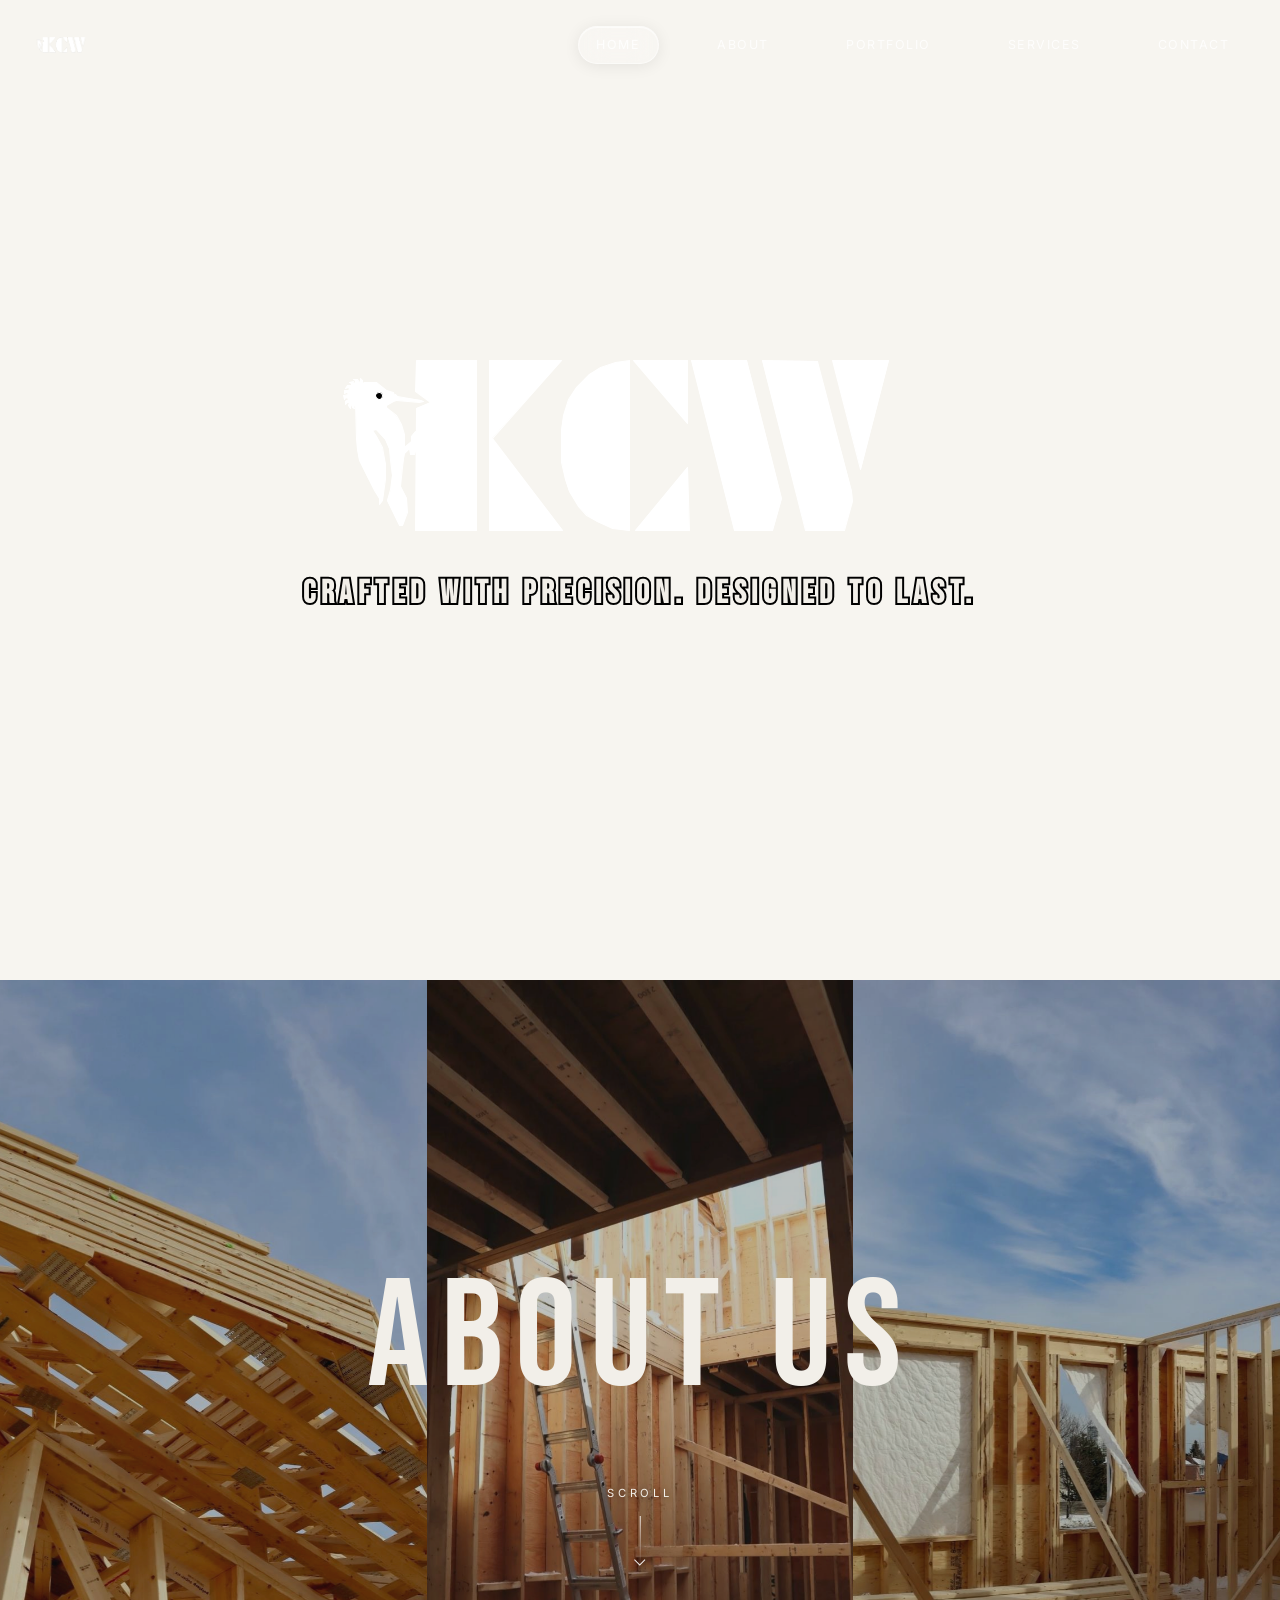
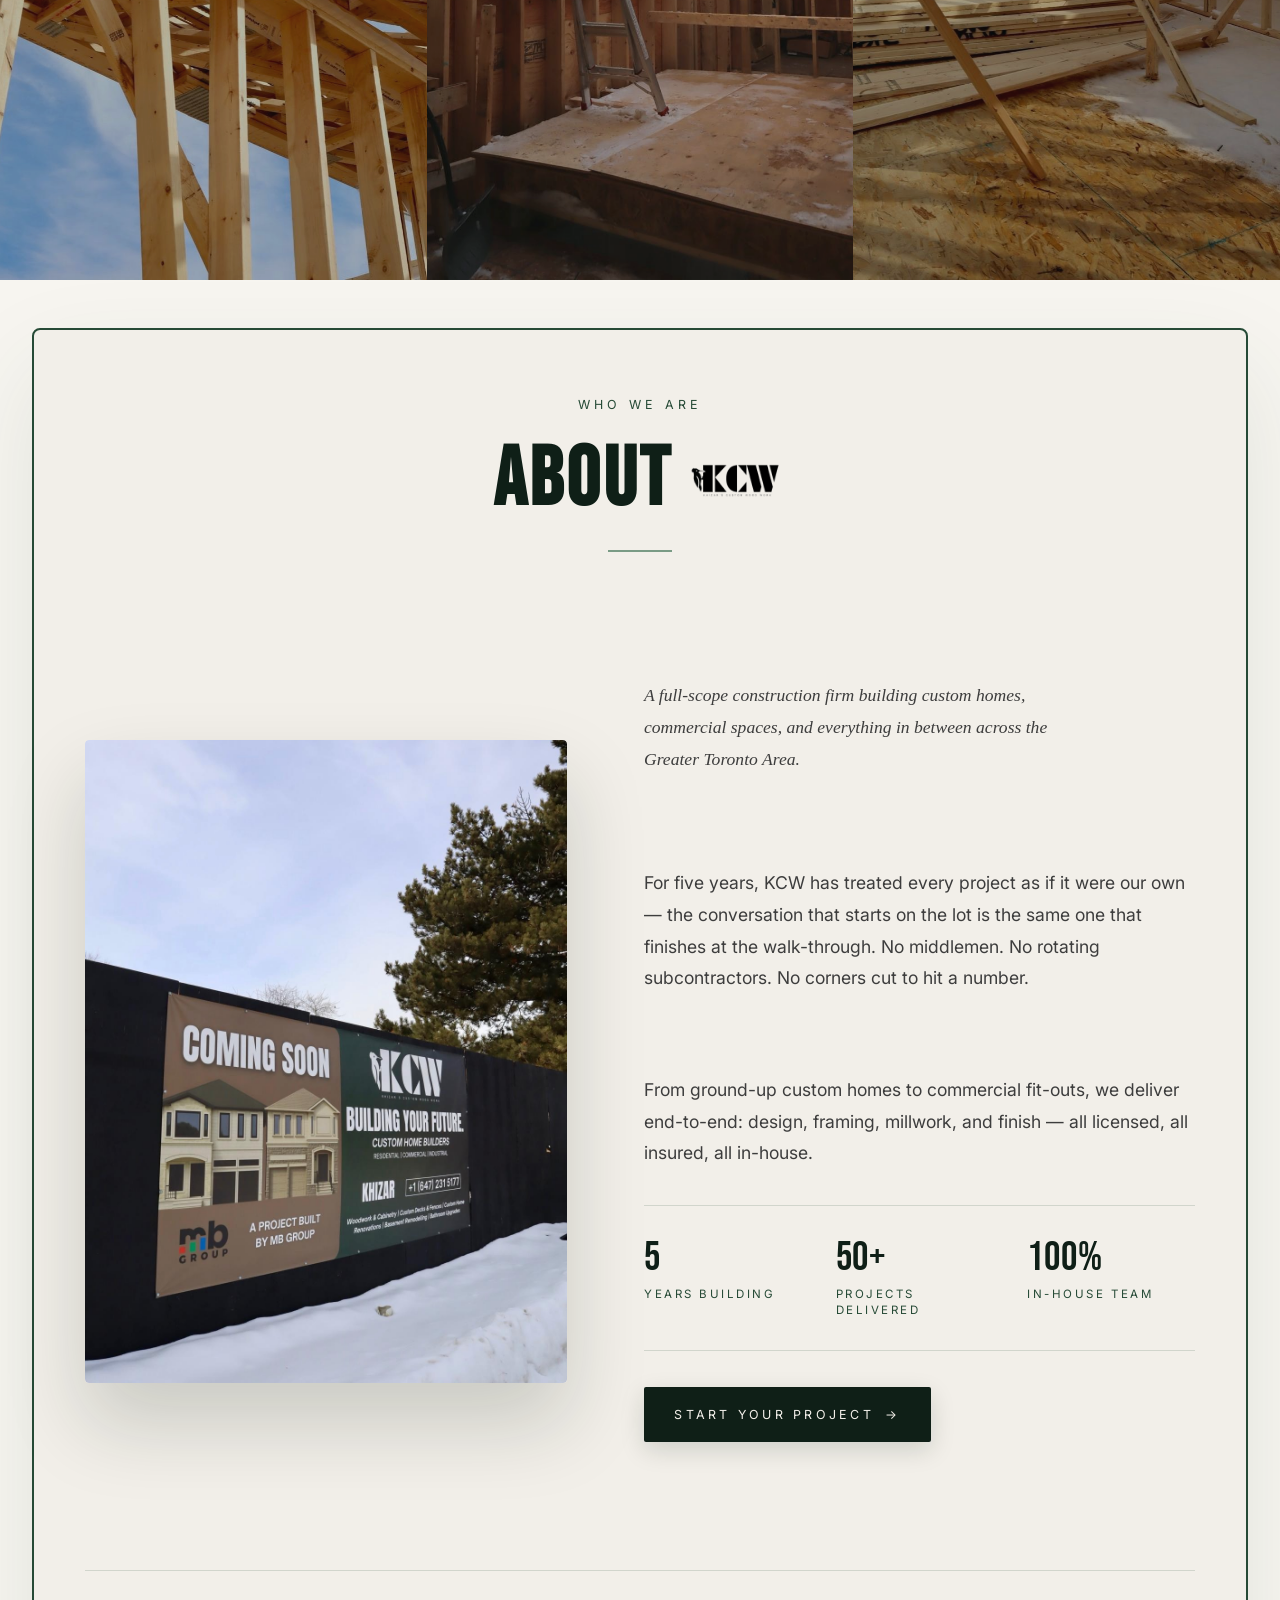
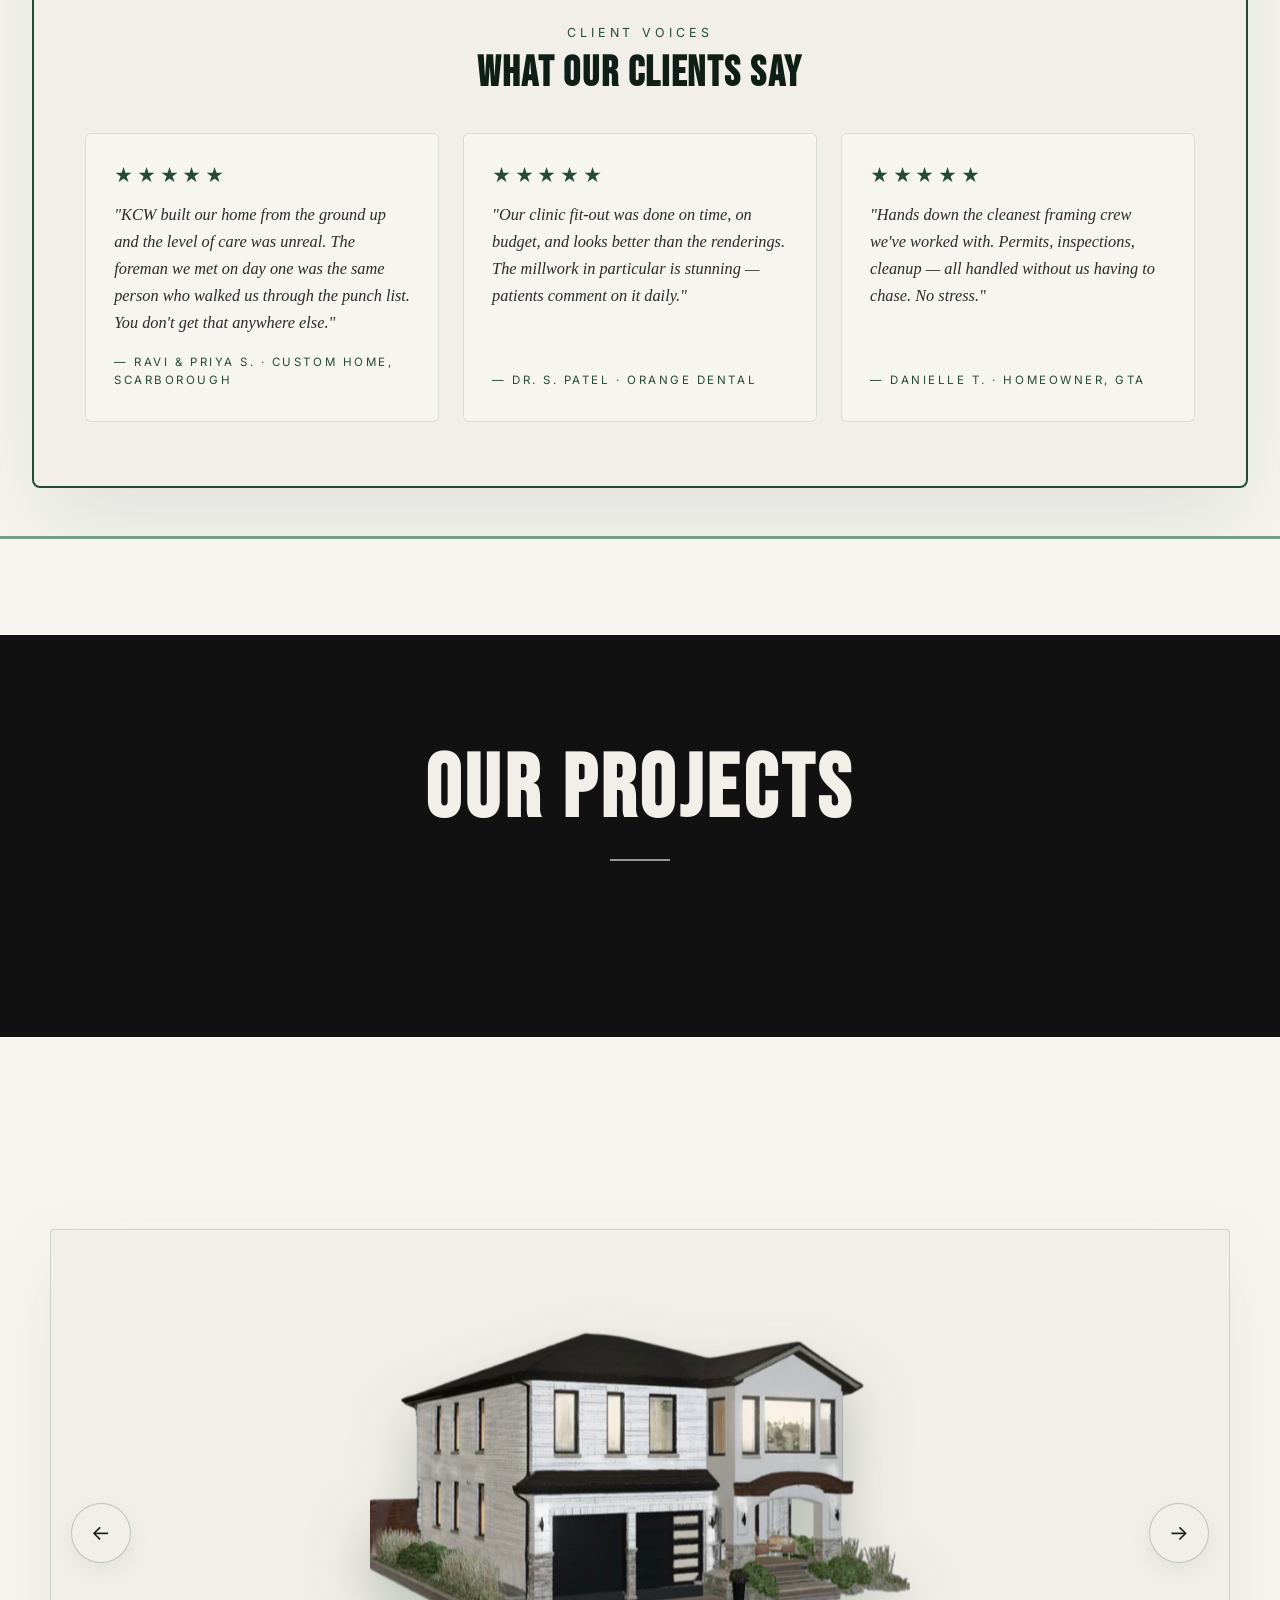
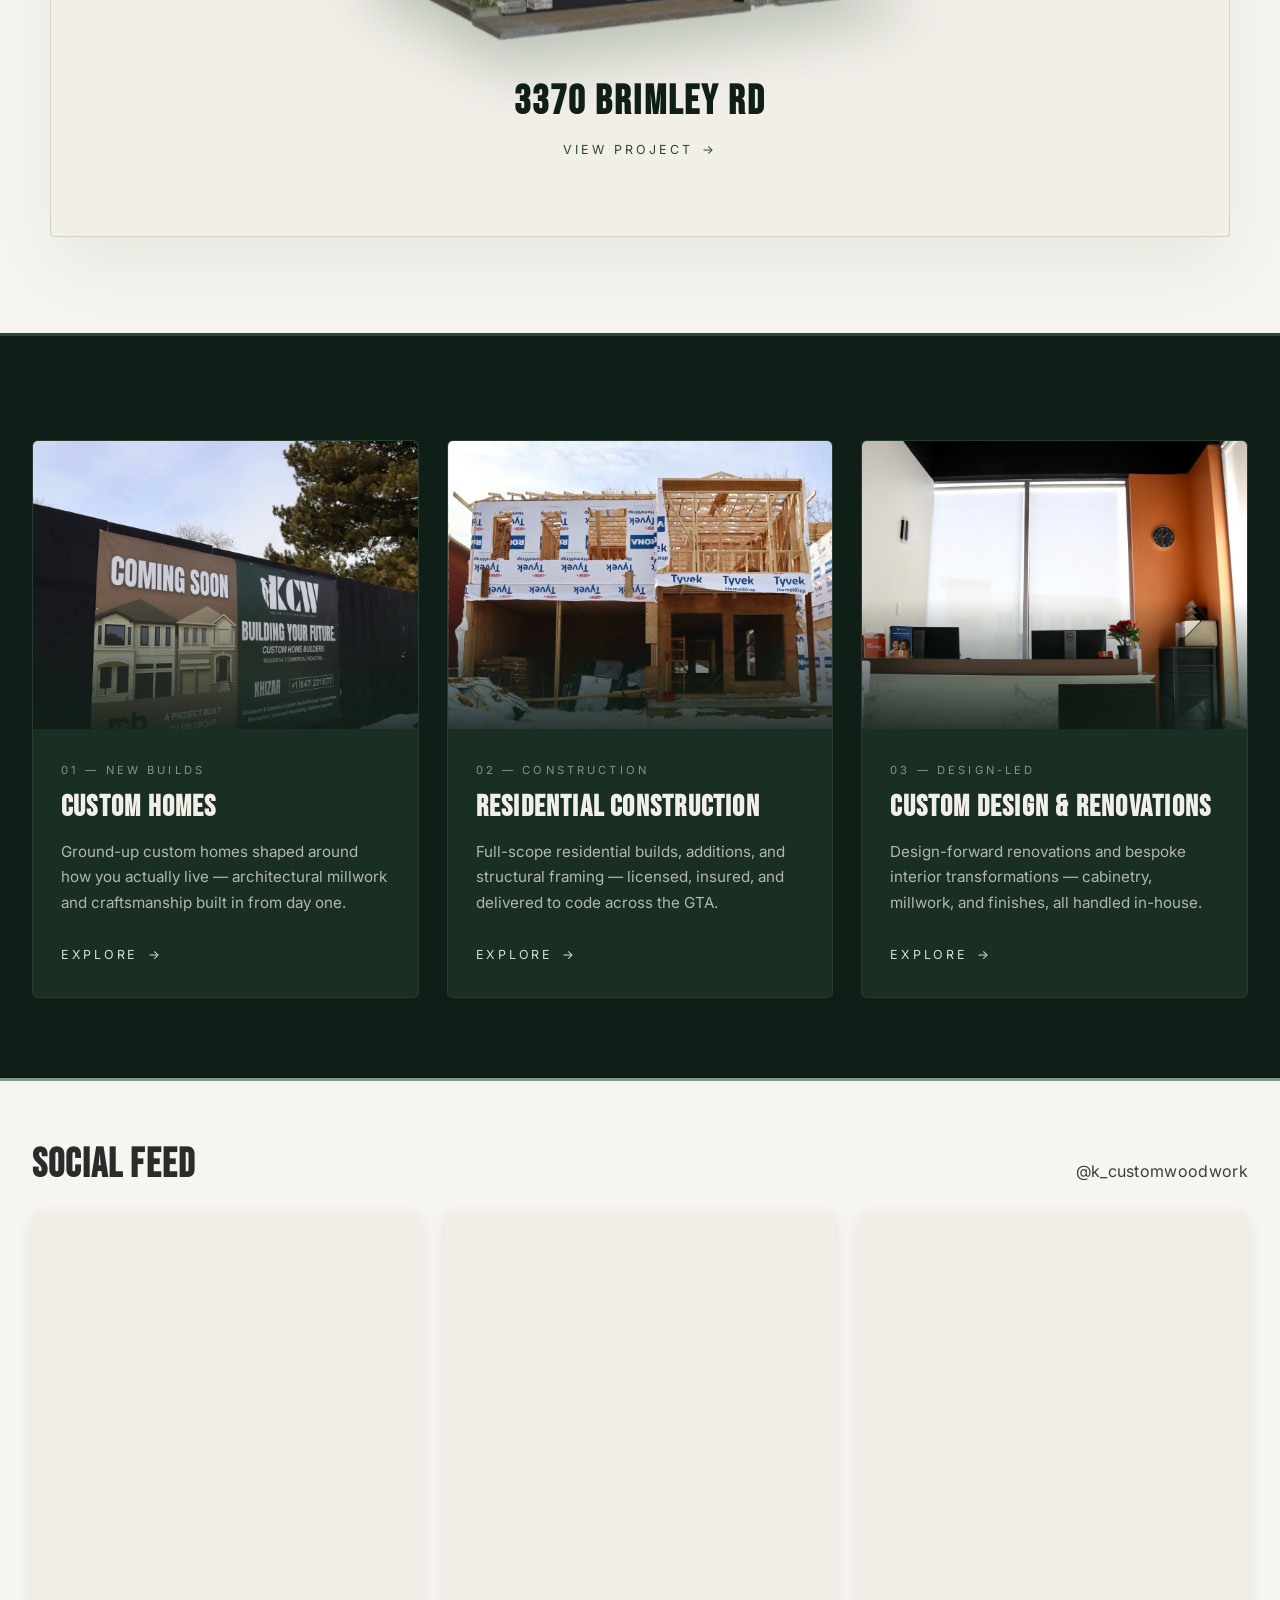
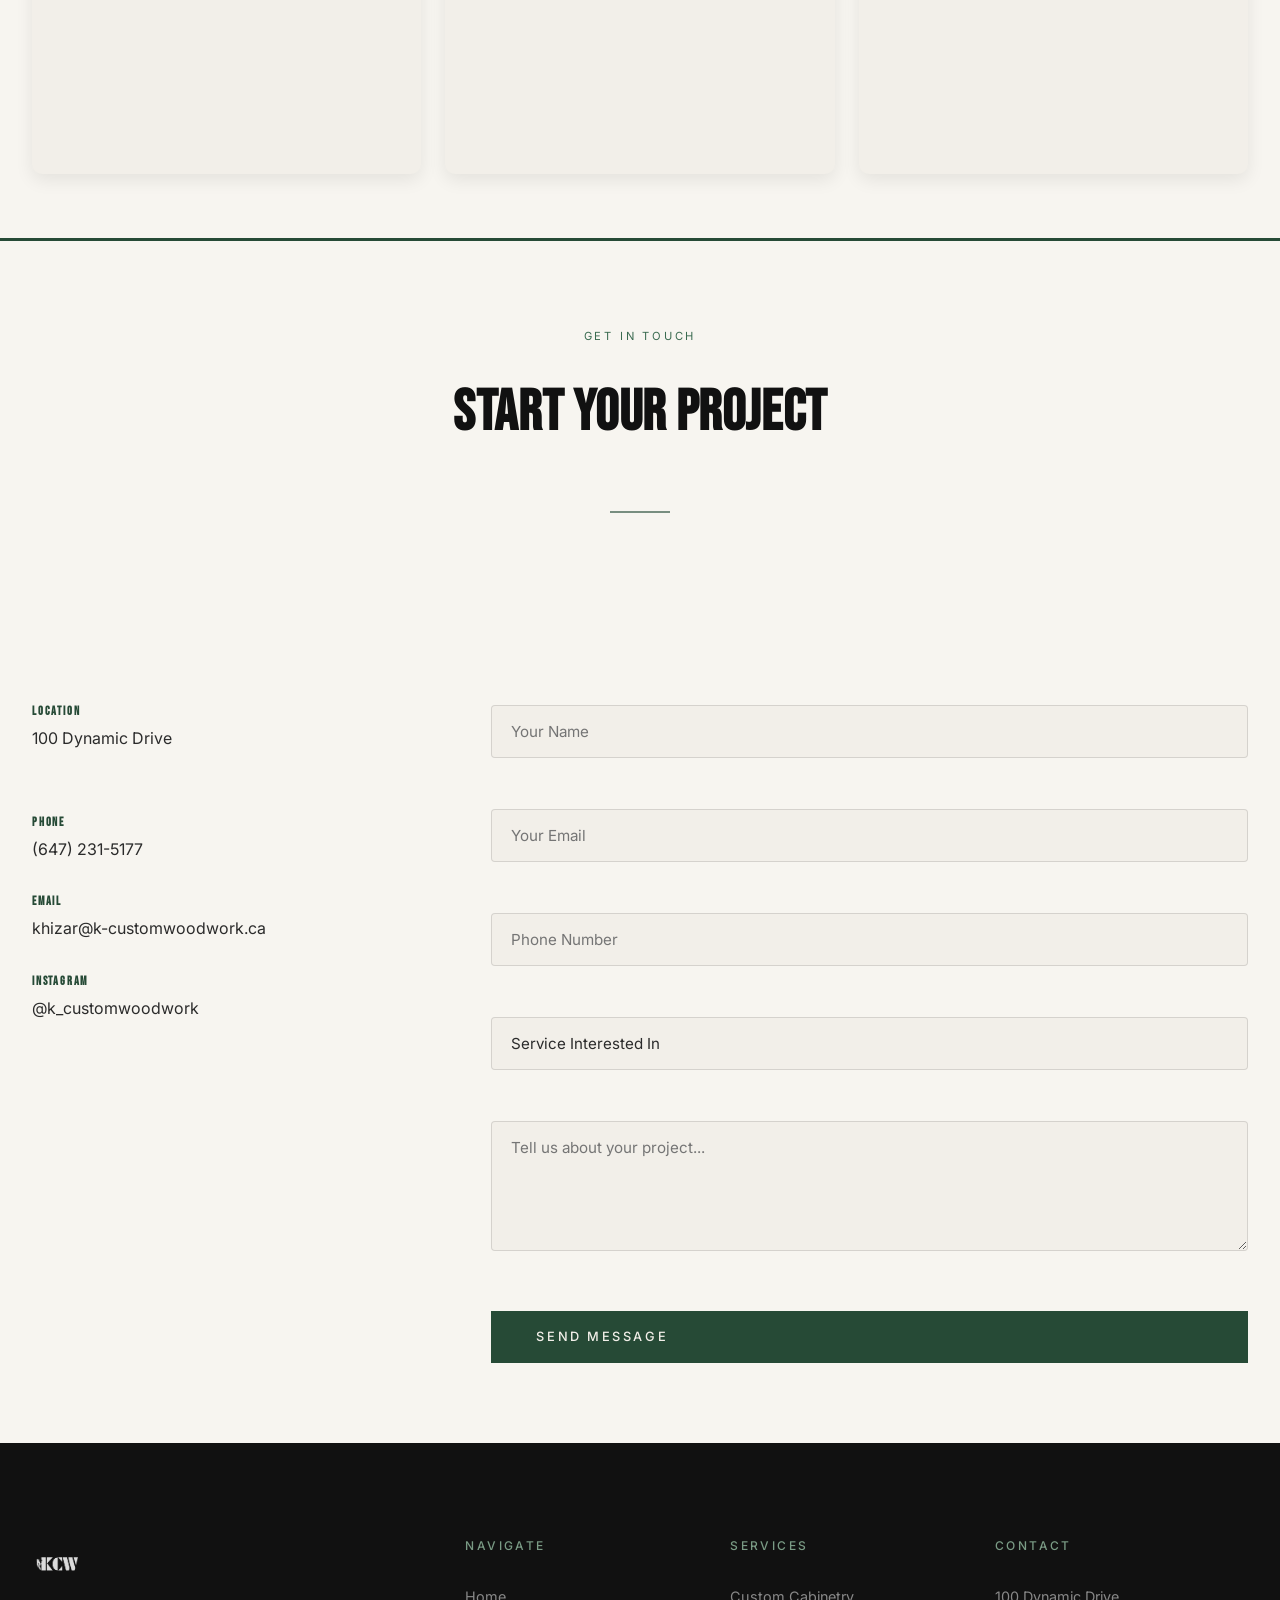
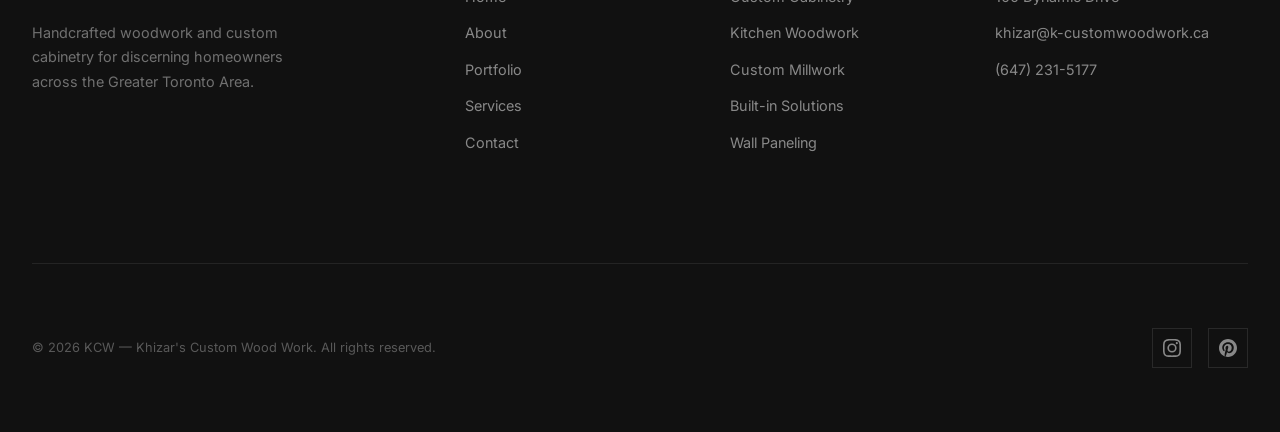
==== index.html @ 01f74d0c "Initial Commit" ====
<!DOCTYPE html>
<html lang="en">
<head>
  <meta charset="UTF-8">
  <meta name="viewport" content="width=device-width, initial-scale=1.0">
  <meta name="description" content="KCW — Khizar's Custom Wood Work. Premium custom cabinetry, millwork, and bespoke woodwork in the Greater Toronto Area.">
  <title>KCW — Khizar's Custom Wood Work</title>
  <link rel="preconnect" href="https://fonts.googleapis.com">
  <link rel="preconnect" href="https://fonts.gstatic.com" crossorigin>
  <link href="https://fonts.googleapis.com/css2?family=Bebas+Neue&family=Cormorant+Garamond:ital,wght@0,400;0,500;0,600;0,700;1,400;1,500&family=Inter:wght@300;400;450;500;600&display=swap" rel="stylesheet">
  <link rel="stylesheet" href="css/styles.css">
</head>
<body>

  <!-- ======================================
       SPLASH — white bg + KCW logo, smooth fade
  ====================================== -->
  <div class="splash" id="splash">
    <div class="splash-logo">
      <img src="assets/kcwlogo.png" alt="KCW Logo" class="splash-logo-dark" id="logoDark">
    </div>
  </div>

  <!-- Header injected by templates.js -->
  <div id="site-header" data-active="home"></div>

  <!-- ======================================
       HERO — #home
  ====================================== -->
  <section class="hero" id="home">
    <div class="hero-bg">
      <video class="hero-bg-video" autoplay muted loop playsinline>
        <source src="assets/forest-bg.mp4" type="video/mp4">
      </video>
    </div>
    <div class="hero-center-logo">
      <img src="assets/index logo.png" alt="KCW Logo" class="hero-logo">
    </div>
    <p class="hero-slogan">Crafted with Precision. Designed to Last.</p>
  </section>

  <!-- ======================================
       ABOUT — #about
  ====================================== -->
  <section id="about">

    <!-- K C W Image Grid -->
    <div class="page-hero-grid" id="heroGrid">
      <div class="hero-grid-item">
        <div class="hero-grid-bg"></div>
        <div class="hero-grid-image" style="background-image: url('assets/about-hero-k.jpg');"></div>
        <div class="hero-grid-overlay"></div>
        <div class="hero-grid-letter">
          <img src="assets/letter-k.png" alt="K" class="letter-img">
        </div>
      </div>
      <div class="hero-grid-item">
        <div class="hero-grid-bg"></div>
        <div class="hero-grid-image" style="background-image: url('assets/project-interior-ladder.jpg');"></div>
        <div class="hero-grid-overlay"></div>
        <div class="hero-grid-letter">
          <img src="assets/letter-c.png" alt="C" class="letter-img">
        </div>
      </div>
      <div class="hero-grid-item">
        <div class="hero-grid-bg"></div>
        <div class="hero-grid-image" style="background-image: url('assets/framing-exterior-lumber.jpg');"></div>
        <div class="hero-grid-overlay"></div>
        <div class="hero-grid-letter">
          <img src="assets/letter-w.png" alt="W" class="letter-img">
        </div>
      </div>
      <div class="about-hero-title">About Us</div>
      <div class="about-scroll-indicator" aria-hidden="true">
        <span class="about-scroll-label">Scroll</span>
        <span class="about-scroll-arrow"></span>
      </div>
    </div>

    <!-- About — Framed premium layout with reviews -->
    <div class="about-intro" id="about-intro">
      <div class="container">
        <div class="about-frame reveal">

          <div class="about-frame-header">
            <span class="about-eyebrow">Who We Are</span>
            <h2 class="about-heading">
              <span>About</span>
              <img src="assets/logo-dark.png" alt="KCW" class="about-heading-logo">
            </h2>
            <div class="about-frame-rule"></div>
          </div>

          <div class="about-layout">
            <div class="about-media">
              <div class="about-founder-img" id="founderSlideshow">
                <img src="assets/kcw-site-banner.jpg" alt="KCW project signage on site" class="founder-slide is-active">
                <img src="assets/hero-roof-trusses.jpg" alt="Roof truss framing against the sky" class="founder-slide">
                <img src="assets/workers-passing-plywood.jpg" alt="Crew framing a two-story build" class="founder-slide">
                <img src="assets/team-photo-doorway.jpg" alt="KCW crew in a framed doorway" class="founder-slide">
                <img src="assets/framing-interior-ladder-2.jpg" alt="Interior framing with ladder" class="founder-slide">
                <img src="assets/framing-exterior-tyvek-2.jpg" alt="Tyvek-wrapped exterior in winter" class="founder-slide">
                <img src="assets/dental-reception.jpg" alt="Finished commercial reception with custom wood slat ceiling" class="founder-slide">
                <img src="assets/worker-hammering.jpg" alt="Worker hammering on site" class="founder-slide">
                <img src="assets/project-framing-detail.jpg" alt="Framing detail close-up" class="founder-slide">
                <img src="assets/framing-roof-structure.jpg" alt="Roof structure framing" class="founder-slide">
                <img src="assets/framing-interior-window.jpg" alt="Interior framing around a window opening" class="founder-slide">
                <img src="assets/workers-lifting-plywood.jpg" alt="Workers lifting plywood" class="founder-slide">
                <img src="assets/project-framing-studs.jpg" alt="Framing studs in progress" class="founder-slide">
                <img src="assets/team-photo-doorway-3.jpg" alt="KCW crew portrait" class="founder-slide">
                <img src="assets/framing-stairwell-ladder.jpg" alt="Stairwell framing with ladder" class="founder-slide">
              </div>
            </div>

            <div class="about-content">
              <p class="about-lede">A full-scope construction firm building custom homes, commercial spaces, and everything in between across the Greater Toronto Area.</p>
              <div class="about-body">
                <p>For five years, KCW has treated every project as if it were our own — the conversation that starts on the lot is the same one that finishes at the walk-through. No middlemen. No rotating subcontractors. No corners cut to hit a number.</p>
                <p>From ground-up custom homes to commercial fit-outs, we deliver end-to-end: design, framing, millwork, and finish — all licensed, all insured, all in-house.</p>
              </div>

              <div class="about-stats">
                <div class="about-stat">
                  <span class="about-stat-number">5</span>
                  <span class="about-stat-label">Years Building</span>
                </div>
                <div class="about-stat">
                  <span class="about-stat-number">50+</span>
                  <span class="about-stat-label">Projects Delivered</span>
                </div>
                <div class="about-stat">
                  <span class="about-stat-number">100%</span>
                  <span class="about-stat-label">In-House Team</span>
                </div>
              </div>

              <a href="#contact" class="about-cta">Start Your Project <span aria-hidden="true">→</span></a>
            </div>
          </div>

          <div class="about-reviews">
            <div class="about-reviews-header">
              <span class="about-eyebrow">Client Voices</span>
              <h3>What Our Clients Say</h3>
            </div>
            <div class="about-reviews-grid">
              <article class="review-card">
                <div class="review-stars" aria-label="5 out of 5 stars">★★★★★</div>
                <blockquote>"KCW built our home from the ground up and the level of care was unreal. The foreman we met on day one was the same person who walked us through the punch list. You don't get that anywhere else."</blockquote>
                <cite>— Ravi &amp; Priya S. · Custom Home, Scarborough</cite>
              </article>
              <article class="review-card">
                <div class="review-stars" aria-label="5 out of 5 stars">★★★★★</div>
                <blockquote>"Our clinic fit-out was done on time, on budget, and looks better than the renderings. The millwork in particular is stunning — patients comment on it daily."</blockquote>
                <cite>— Dr. S. Patel · Orange Dental</cite>
              </article>
              <article class="review-card">
                <div class="review-stars" aria-label="5 out of 5 stars">★★★★★</div>
                <blockquote>"Hands down the cleanest framing crew we've worked with. Permits, inspections, cleanup — all handled without us having to chase. No stress."</blockquote>
                <cite>— Danielle T. · Homeowner, GTA</cite>
              </article>
            </div>
          </div>

        </div>
      </div>
    </div>

  </section>

  <!-- ======================================
       PORTFOLIO — #portfolio
  ====================================== -->
  <section id="portfolio" class="portfolio-section reveal">
    <div class="container">
      <div class="section-header">
        <h2>Our Projects</h2>
        <div class="decorative-line"></div>
      </div>

      <div class="project-frame">
        <div class="project-stage" id="projectStage">
          <button type="button" class="project-nav project-nav-prev" aria-label="Previous project" data-direction="-1">
            <span aria-hidden="true">&larr;</span>
          </button>

          <!-- Slides injected by templates.js from PROJECTS in data.js -->
          <div class="project-track" id="projectTrack"></div>

          <button type="button" class="project-nav project-nav-next" aria-label="Next project" data-direction="1">
            <span aria-hidden="true">&rarr;</span>
          </button>
        </div>
      </div>
    </div>
  </section>

  <!-- ======================================
       SERVICES — #services
  ====================================== -->
  <section id="services" class="services-section reveal">
    <div class="container">
      <!-- Tiles injected by templates.js from SERVICES in data.js -->
      <div class="svc-grid" id="servicesGrid"></div>
    </div>
  </section>

  <!-- ======================================
       INSTAGRAM — reels
  ====================================== -->
  <section class="instagram-section reveal">
    <div class="container">
      <div class="instagram-header">
        <h2>Social Feed</h2>
        <a href="https://www.instagram.com/k_customwoodwork/" target="_blank" rel="noopener" class="instagram-handle">@k_customwoodwork</a>
      </div>
      <div class="instagram-reels-grid">
        <div class="reel-wrap">
          <iframe src="https://www.instagram.com/reel/DQJt28YAFO3/embed/" frameborder="0" scrolling="no" allowtransparency="true" allow="autoplay; clipboard-write; encrypted-media; picture-in-picture; web-share"></iframe>
        </div>
        <div class="reel-wrap">
          <iframe src="https://www.instagram.com/reel/DVYgi4ODoIS/embed/" frameborder="0" scrolling="no" allowtransparency="true" allow="autoplay; clipboard-write; encrypted-media; picture-in-picture; web-share"></iframe>
        </div>
        <div class="reel-wrap">
          <iframe src="https://www.instagram.com/reel/DU-wml7gKds/embed/" frameborder="0" scrolling="no" allowtransparency="true" allow="autoplay; clipboard-write; encrypted-media; picture-in-picture; web-share"></iframe>
        </div>
      </div>
    </div>
  </section>

  <!-- ======================================
       CONTACT — #contact
  ====================================== -->
  <section id="contact" class="contact-section reveal">
    <div class="container">
      <div class="section-header">
        <span class="label">Get In Touch</span>
        <h2>Start Your Project</h2>
        <div class="decorative-line"></div>
      </div>
      <div class="contact-grid">
        <div class="contact-info">
          <div class="contact-info-item">
            <h4>Location</h4>
            <p>100 Dynamic Drive</p>
          </div>
          <div class="contact-info-item">
            <h4>Phone</h4>
            <a href="tel:+16472315177">(647) 231-5177</a>
          </div>
          <div class="contact-info-item">
            <h4>Email</h4>
            <a href="mailto:khizar@k-customwoodwork.ca">khizar@k-customwoodwork.ca</a>
          </div>
          <div class="contact-info-item">
            <h4>Instagram</h4>
            <a href="https://www.instagram.com/k_customwoodwork/" target="_blank" rel="noopener">@k_customwoodwork</a>
          </div>
        </div>
        <form class="contact-form-inner" id="contactForm" action="https://api.web3forms.com/submit" method="POST">
          <input type="hidden" name="access_key" value="YOUR_ACCESS_KEY_HERE">
          <input type="hidden" name="subject" value="New enquiry from KCW website">
          <input type="hidden" name="from_name" value="KCW Website Contact Form">
          <input type="checkbox" name="botcheck" style="display:none;" tabindex="-1" autocomplete="off">
          <div class="form-group">
            <input type="text" id="name" name="name" placeholder="Your Name" required>
          </div>
          <div class="form-group">
            <input type="email" id="email" name="email" placeholder="Your Email" required>
          </div>
          <div class="form-group">
            <input type="tel" id="phone" name="phone" placeholder="Phone Number">
          </div>
          <div class="form-group">
            <select id="service" name="service">
              <option value="" disabled selected>Service Interested In</option>
              <option>Custom Cabinetry</option>
              <option>Millwork & Trim</option>
              <option>Kitchen Woodwork</option>
              <option>Built-in Solutions</option>
              <option>Wall Paneling</option>
              <option>Framing & Structural</option>
              <option>Other</option>
            </select>
          </div>
          <div class="form-group">
            <textarea id="message" name="message" rows="5" placeholder="Tell us about your project..." required></textarea>
          </div>
          <button type="submit" class="btn btn-primary" id="submitBtn">Send Message</button>
        </form>
      </div>
    </div>
  </section>

  <!-- Footer injected by templates.js -->
  <div id="site-footer" data-variant="full"></div>

  <script src="https://cdn.jsdelivr.net/npm/gsap@3.12.5/dist/gsap.min.js"></script>
  <script src="js/data.js"></script>
  <script src="js/templates.js"></script>
  <script src="js/main.js"></script>
</body>
</html>
---- css/styles.css ----
/* ============================================
   KCW - Khizar's Custom Wood Work
   Premium Design System & Styles
   ============================================ */

/* --- CSS Custom Properties --- */
:root {
  /* Brand Greens */
  --green-deepest: #0F1F17;
  --green-deep: #1A2F23;
  --green-rich: #264A36;
  --green-mid: #3A6B50;
  --green-sage: #7A9B85;
  --green-light: #A8C4AD;
  --green-pale: #D0E0D4;

  /* Neutrals */
  --white: #F2EFE9;
  --white-warm: #F7F5F0;
  --white-off: #EDEBE5;
  --stone: #D5D0C5;
  --stone-mid: #B8B0A2;
  --charcoal: #2B2B2B;
  --charcoal-light: #3D3D3D;
  --black: #111111;
  --black-pure: #000000;

  /* Typography */
  --font-heading: 'Bebas Neue', 'Arial Black', sans-serif;
  --font-body: 'Inter', 'Helvetica Neue', Arial, sans-serif;
  --font-accent: 'Cormorant', 'Georgia', serif;

  /* Spacing */
  --space-xs: 0.5rem;
  --space-sm: 1rem;
  --space-md: 2rem;
  --space-lg: 4rem;
  --space-xl: 6rem;
  --space-2xl: 8rem;
  --space-3xl: 12rem;

  /* Layout */
  --container-max: 1400px;
  --container-narrow: 900px;
  --container-wide: 1600px;

  /* Transitions */
  --ease-out-expo: cubic-bezier(0.16, 1, 0.3, 1);
  --ease-out-quart: cubic-bezier(0.25, 1, 0.5, 1);
  --ease-in-out: cubic-bezier(0.65, 0, 0.35, 1);
  --duration-fast: 0.35s;
  --duration-normal: 0.6s;
  --duration-slow: 1s;
  --duration-slower: 1.4s;

  /* Header */
  --header-height: 90px;
}

/* --- Splash Screen — white bg + KCW logo, smooth fade --- */
.splash {
  position: fixed;
  inset: 0;
  display: flex;
  align-items: center;
  justify-content: center;
  background: var(--white-warm);
  z-index: 10000;
  opacity: 1;
  transition: opacity 0.9s cubic-bezier(0.4, 0, 0.2, 1);
}

.splash.exit {
  opacity: 0;
  pointer-events: none;
}

.splash-logo {
  width: clamp(420px, 58vw, 820px);
}

.splash-logo-dark {
  width: 100%;
  height: auto;
  display: block;
  opacity: 0;
  transform: scale(0.96);
  transition:
    opacity 0.9s cubic-bezier(0.4, 0, 0.2, 1),
    transform 1.2s cubic-bezier(0.4, 0, 0.2, 1);
}

.splash-logo-dark.visible {
  opacity: 1;
  transform: scale(1);
}

/* --- Reset & Base --- */
*,
*::before,
*::after {
  margin: 0;
  padding: 0;
  box-sizing: border-box;
}

html {
  font-size: 16px;
  scroll-behavior: smooth;
  -webkit-font-smoothing: antialiased;
  -moz-osx-font-smoothing: grayscale;
}

body {
  font-family: var(--font-body);
  color: var(--charcoal);
  background-color: var(--white-warm);
  line-height: 1.7;
  overflow-x: hidden;
}

body.menu-open {
  overflow: hidden;
}

img {
  max-width: 100%;
  height: auto;
  display: block;
}

a {
  color: inherit;
  text-decoration: none;
}

ul, ol {
  list-style: none;
}

button {
  border: none;
  background: none;
  cursor: pointer;
  font-family: inherit;
}

input, textarea, select {
  font-family: inherit;
  font-size: inherit;
}

/* --- Typography --- */
h1, h2, h3, h4, h5, h6 {
  font-family: var(--font-heading);
  font-weight: 500;
  line-height: 1.15;
  color: var(--black);
}

h1 {
  font-family: var(--font-heading);
  font-size: clamp(2.8rem, 6vw, 5.5rem);
  font-weight: 700;
  letter-spacing: 0.02em;
  text-transform: uppercase;
}

h2 {
  font-family: var(--font-heading);
  font-size: clamp(2.2rem, 4.5vw, 4rem);
  font-weight: 700;
  letter-spacing: 0.01em;
  text-transform: uppercase;
}

h3 {
  font-family: var(--font-heading);
  font-size: clamp(1.6rem, 3vw, 2.4rem);
  font-weight: 700;
  letter-spacing: 0.005em;
}

h4 {
  font-family: var(--font-heading);
  font-size: clamp(1.2rem, 2vw, 1.6rem);
  font-weight: 700;
}

p {
  font-size: 1.05rem;
  color: var(--charcoal-light);
  max-width: 65ch;
}

.text-accent {
  font-family: var(--font-accent);
  font-style: italic;
  color: var(--green-mid);
}

.label {
  font-family: var(--font-body);
  font-size: 0.7rem;
  font-weight: 400;
  letter-spacing: 0.25em;
  text-transform: uppercase;
  color: var(--green-mid);
}

.label-light {
  color: var(--green-sage);
}

/* --- Layout --- */
.container {
  width: 100%;
  max-width: var(--container-max);
  margin: 0 auto;
  padding: 0 var(--space-md);
}

.container-narrow {
  max-width: var(--container-narrow);
}

.container-wide {
  max-width: var(--container-wide);
}

section {
  padding: var(--space-3xl) 0;
  position: relative;
}

/* --- Buttons --- */
.btn {
  display: inline-flex;
  align-items: center;
  gap: 0.75rem;
  font-family: var(--font-body);
  font-size: 0.8rem;
  font-weight: 500;
  letter-spacing: 0.2em;
  text-transform: uppercase;
  padding: 1.1rem 2.8rem;
  border: 1px solid transparent;
  border-radius: 0;
  cursor: pointer;
  position: relative;
  overflow: hidden;
  transition: all var(--duration-normal) var(--ease-out-expo);
}

.btn-primary {
  background: var(--green-rich);
  color: var(--white);
  border-color: var(--green-rich);
}

.btn-primary:hover {
  background: var(--green-deep);
  border-color: var(--green-deep);
  transform: translateY(-2px);
  box-shadow: 0 10px 40px rgba(26, 47, 35, 0.3);
}

.btn-outline {
  background: transparent;
  color: var(--charcoal);
  border-color: var(--charcoal);
}

.btn-outline:hover {
  background: var(--charcoal);
  color: var(--white);
  transform: translateY(-2px);
}

.btn-outline-light {
  background: transparent;
  color: var(--white);
  border-color: rgba(255, 255, 255, 0.4);
}

.btn-outline-light:hover {
  background: var(--white);
  color: var(--black);
  border-color: var(--white);
  transform: translateY(-2px);
}

.btn-text {
  padding: 0;
  font-size: 0.8rem;
  font-weight: 500;
  letter-spacing: 0.2em;
  text-transform: uppercase;
  position: relative;
}

.btn-text::after {
  content: '';
  position: absolute;
  bottom: -4px;
  left: 0;
  width: 100%;
  height: 1px;
  background: currentColor;
  transform: scaleX(0);
  transform-origin: right;
  transition: transform var(--duration-normal) var(--ease-out-expo);
}

.btn-text:hover::after {
  transform: scaleX(1);
  transform-origin: left;
}

.btn .btn-arrow {
  transition: transform var(--duration-fast) var(--ease-out-expo);
}

.btn:hover .btn-arrow {
  transform: translateX(4px);
}

/* --- Header / Navigation --- */
.header {
  position: fixed;
  top: 0;
  left: 0;
  width: 100%;
  height: var(--header-height);
  z-index: 1000;
  transition: all var(--duration-normal) var(--ease-out-expo);
}

.header-inner {
  display: flex;
  align-items: center;
  justify-content: space-between;
  height: 100%;
  max-width: var(--container-max);
  margin: 0 auto;
  padding: 0 var(--space-md);
  width: 100%;
}

.header.scrolled {
  background: rgba(247, 245, 240, 0.95);
  backdrop-filter: blur(20px);
  -webkit-backdrop-filter: blur(20px);
  border-bottom: 1px solid rgba(0, 0, 0, 0.05);
  height: 75px;
}

.header.scrolled .nav-link {
  color: var(--charcoal);
}

.header.scrolled .nav-link:hover {
  color: var(--green-rich);
}

.header.header-dark .nav-link {
  color: rgba(255, 255, 255, 0.8);
}

.header.header-dark .nav-link:hover {
  color: var(--white);
}

.header.header-dark .hamburger span {
  background: var(--white);
}

.header.header-dark.scrolled .nav-link {
  color: var(--charcoal);
}

.header.header-dark.scrolled .nav-link:hover {
  color: var(--green-rich);
}

.header.header-dark.scrolled .hamburger span {
  background: var(--black);
}

.logo {
  display: flex;
  align-items: center;
  z-index: 1001;
}

.logo-img {
  height: 58px;
  width: auto;
  transition: opacity var(--duration-fast) var(--ease-out-quart);
}

.logo-img-light {
  display: block;
}

.logo-img-dark {
  display: none;
}

.header.scrolled .logo-img-light {
  display: none;
}

.header.scrolled .logo-img-dark {
  display: block;
}

.nav-desktop {
  display: flex;
  align-items: center;
  gap: 2.5rem;
}

.nav-link {
  font-family: var(--font-body);
  font-size: 0.78rem;
  font-weight: 400;
  letter-spacing: 0.12em;
  text-transform: uppercase;
  color: var(--charcoal);
  position: relative;
  padding: 0.45rem 1.1rem;
  border-radius: 50px;
  border: 1px solid transparent;
  transition: color var(--duration-fast) var(--ease-out-quart),
              background var(--duration-fast) var(--ease-out-quart),
              border-color var(--duration-fast) var(--ease-out-quart),
              box-shadow var(--duration-fast) var(--ease-out-quart);
}

.nav-link:hover,
.nav-link.active {
  background: rgba(255, 255, 255, 0.18);
  backdrop-filter: blur(14px);
  -webkit-backdrop-filter: blur(14px);
  border-color: rgba(255, 255, 255, 0.45);
  box-shadow: 0 2px 16px rgba(0,0,0,0.08), inset 0 1px 0 rgba(255,255,255,0.6);
}

.nav-link::after {
  display: none;
}

.nav-cta {
  font-size: 0.75rem;
  padding: 0.8rem 2rem;
}

/* Hamburger */
.hamburger {
  display: none;
  flex-direction: column;
  gap: 6px;
  padding: 8px;
  z-index: 1001;
  cursor: pointer;
}

.hamburger span {
  display: block;
  width: 28px;
  height: 1.5px;
  background: var(--black);
  transition: all var(--duration-fast) var(--ease-out-expo);
}

.hamburger.active span:nth-child(1) {
  transform: translateY(7.5px) rotate(45deg);
}

.hamburger.active span:nth-child(2) {
  opacity: 0;
}

.hamburger.active span:nth-child(3) {
  transform: translateY(-7.5px) rotate(-45deg);
}

/* Mobile Menu */
.nav-mobile {
  position: fixed;
  top: 0;
  right: -100%;
  width: 100%;
  height: 100vh;
  height: 100dvh;
  background: var(--green-deepest);
  z-index: 999;
  display: flex;
  flex-direction: column;
  justify-content: center;
  align-items: center;
  gap: 2rem;
  transition: right var(--duration-slow) var(--ease-out-expo);
}

.nav-mobile.open {
  right: 0;
}

.nav-mobile .nav-mobile-link {
  font-family: var(--font-heading);
  font-size: 2.5rem;
  color: var(--white);
  opacity: 0;
  transform: translateX(40px);
  transition: all var(--duration-normal) var(--ease-out-expo);
}

.nav-mobile.open .nav-mobile-link {
  opacity: 1;
  transform: translateX(0);
}

.nav-mobile.open .nav-mobile-link:nth-child(1) { transition-delay: 0.15s; }
.nav-mobile.open .nav-mobile-link:nth-child(2) { transition-delay: 0.2s; }
.nav-mobile.open .nav-mobile-link:nth-child(3) { transition-delay: 0.25s; }
.nav-mobile.open .nav-mobile-link:nth-child(4) { transition-delay: 0.3s; }
.nav-mobile.open .nav-mobile-link:nth-child(5) { transition-delay: 0.35s; }
.nav-mobile.open .nav-mobile-link:nth-child(6) { transition-delay: 0.4s; }

.nav-mobile .nav-mobile-link:hover {
  color: var(--green-sage);
}

/* --- Hero Section --- */
.hero {
  position: relative;
  height: 100vh;
  min-height: 700px;
  display: flex;
  align-items: flex-end;
  padding: 0;
  overflow: hidden;
}

.hero-bg {
  position: absolute;
  inset: 0;
  z-index: 0;
}

.hero-bg-video {
  position: absolute;
  inset: 0;
  width: 100%;
  height: 100%;
  object-fit: cover;
  object-position: center;
}

.hero-overlay {
  position: absolute;
  inset: 0;
  background: linear-gradient(
    to bottom,
    rgba(15, 31, 23, 0.3) 0%,
    rgba(15, 31, 23, 0.1) 40%,
    rgba(15, 31, 23, 0.6) 80%,
    rgba(15, 31, 23, 0.85) 100%
  );
  z-index: 1;
}

.hero-center-logo {
  position: absolute;
  inset: 0;
  z-index: 2;
  display: flex;
  flex-direction: column;
  align-items: center;
  justify-content: center;
}

.hero-logo {
  width: clamp(400px, 75vw, 1000px);
  height: auto;
  display: block;
  margin: 0 auto;
  transform: translateX(5%);
}

.hero-slogan {
  position: absolute;
  top: 63%;
  left: 50%;
  transform: translateX(-50%);
  color: var(--white);
  font-family: var(--font-heading);
  font-size: clamp(1.3rem, 2.8vw, 2rem);
  font-weight: 700;
  letter-spacing: 0.18em;
  text-transform: uppercase;
  text-align: center;
  white-space: nowrap;
  -webkit-text-stroke: 4px #000;
  paint-order: stroke fill;
}

.hero-content {
  position: relative;
  z-index: 2;
  padding: var(--space-3xl) var(--space-lg);
  width: 100%;
  max-width: var(--container-wide);
  margin: 0 auto;
}

.hero-label {
  margin-bottom: var(--space-md);
  opacity: 0;
  transform: translateY(30px);
  animation: fadeUp 1s var(--ease-out-expo) 0.5s forwards;
}

.hero-title {
  color: var(--white);
  font-size: clamp(3rem, 7vw, 6rem);
  line-height: 1.05;
  margin-bottom: var(--space-md);
  max-width: 900px;
  opacity: 0;
  transform: translateY(40px);
  animation: fadeUp 1.2s var(--ease-out-expo) 0.7s forwards;
}

.hero-subtitle {
  color: rgba(255, 255, 255, 0.7);
  font-size: 1.1rem;
  line-height: 1.7;
  max-width: 550px;
  margin-bottom: var(--space-lg);
  opacity: 0;
  transform: translateY(30px);
  animation: fadeUp 1s var(--ease-out-expo) 0.9s forwards;
}

.hero-actions {
  display: flex;
  gap: var(--space-sm);
  flex-wrap: wrap;
  opacity: 0;
  transform: translateY(30px);
  animation: fadeUp 1s var(--ease-out-expo) 1.1s forwards;
}

.hero-scroll-indicator {
  position: absolute;
  bottom: var(--space-lg);
  left: 50%;
  transform: translateX(-50%);
  z-index: 2;
  display: flex;
  flex-direction: column;
  align-items: center;
  gap: 0.75rem;
  opacity: 0;
  animation: fadeIn 1s var(--ease-out-expo) 1.8s forwards;
}

.hero-scroll-indicator span {
  font-size: 0.65rem;
  letter-spacing: 0.3em;
  text-transform: uppercase;
  color: rgba(255, 255, 255, 0.4);
  writing-mode: vertical-rl;
}

.scroll-line {
  width: 1px;
  height: 60px;
  background: rgba(255, 255, 255, 0.15);
  position: relative;
  overflow: hidden;
}

.scroll-line::after {
  content: '';
  position: absolute;
  top: -100%;
  left: 0;
  width: 100%;
  height: 100%;
  background: var(--green-sage);
  animation: scrollDown 2s var(--ease-in-out) infinite;
}

/* --- Section Headers --- */
.section-header {
  margin-bottom: var(--space-xl);
}

.section-header .label {
  margin-bottom: var(--space-sm);
}

.section-header h2 {
  margin-bottom: var(--space-md);
}

.section-header p {
  font-size: 1.1rem;
}

.section-header-center {
  text-align: center;
}

.section-header-center p {
  margin: 0 auto;
}

/* --- Featured Projects Section --- */
.section-projects {
  background: var(--white-warm);
}

.projects-grid {
  display: grid;
  grid-template-columns: repeat(2, 1fr);
  gap: var(--space-md);
}

.project-card {
  position: relative;
  overflow: hidden;
  cursor: pointer;
  aspect-ratio: 4/3;
}

.project-card:first-child {
  grid-row: span 2;
  aspect-ratio: auto;
}

.project-card-image {
  position: absolute;
  inset: 0;
  background-size: cover;
  background-position: center;
  transition: transform var(--duration-slow) var(--ease-out-expo);
}

.project-card:hover .project-card-image {
  transform: scale(1.06);
}

.project-card-overlay {
  position: absolute;
  inset: 0;
  background: linear-gradient(
    to top,
    rgba(15, 31, 23, 0.85) 0%,
    rgba(15, 31, 23, 0.1) 50%,
    transparent 100%
  );
  opacity: 0.7;
  transition: opacity var(--duration-normal) var(--ease-out-expo);
}

.project-card:hover .project-card-overlay {
  opacity: 1;
}

.project-card-content {
  position: absolute;
  bottom: 0;
  left: 0;
  right: 0;
  padding: var(--space-lg);
  z-index: 1;
  transform: translateY(10px);
  transition: transform var(--duration-normal) var(--ease-out-expo);
}

.project-card:hover .project-card-content {
  transform: translateY(0);
}

.project-card-content .label {
  color: var(--green-sage);
  margin-bottom: 0.5rem;
}

.project-card-content h3 {
  color: var(--white);
  font-size: 1.8rem;
  margin-bottom: 0.5rem;
}

.project-card-content p {
  color: rgba(255, 255, 255, 0.6);
  font-size: 0.9rem;
  opacity: 0;
  transform: translateY(10px);
  transition: all var(--duration-normal) var(--ease-out-expo) 0.1s;
}

.project-card:hover .project-card-content p {
  opacity: 1;
  transform: translateY(0);
}

.project-card-arrow {
  position: absolute;
  top: var(--space-md);
  right: var(--space-md);
  width: 48px;
  height: 48px;
  border: 1px solid rgba(255, 255, 255, 0.3);
  display: flex;
  align-items: center;
  justify-content: center;
  opacity: 0;
  transform: translateY(-10px);
  transition: all var(--duration-normal) var(--ease-out-expo);
}

.project-card:hover .project-card-arrow {
  opacity: 1;
  transform: translateY(0);
}

.project-card-arrow svg {
  width: 20px;
  height: 20px;
  stroke: var(--white);
}

/* --- About Preview --- */
.section-about {
  background: var(--white);
  overflow: hidden;
}

.about-grid {
  display: grid;
  grid-template-columns: 1fr 1fr;
  gap: var(--space-xl);
  align-items: center;
}

.about-image-wrapper {
  position: relative;
  overflow: hidden;
  aspect-ratio: 3/4;
}

.about-image {
  width: 100%;
  height: 100%;
  object-fit: cover;
  transition: transform var(--duration-slow) var(--ease-out-expo);
}

.about-image-wrapper:hover .about-image {
  transform: scale(1.04);
}

.about-image-accent {
  position: absolute;
  bottom: -20px;
  right: -20px;
  width: 200px;
  height: 200px;
  border: 1px solid var(--green-sage);
  opacity: 0.3;
  z-index: -1;
}

.about-content {
  padding: var(--space-lg) 0;
}

.about-content .label {
  margin-bottom: var(--space-sm);
}

.about-content h2 {
  margin-bottom: var(--space-md);
}

.about-content p {
  margin-bottom: var(--space-md);
}

/* --- CTA Section --- */
.section-cta {
  background: var(--green-deep);
  text-align: center;
  padding: var(--space-3xl) 0;
  position: relative;
  overflow: hidden;
}

.section-cta::before {
  content: '';
  position: absolute;
  inset: 0;
  background: radial-gradient(ellipse at center, rgba(58, 107, 80, 0.2) 0%, transparent 70%);
}

.section-cta .label {
  color: var(--green-sage);
  margin-bottom: var(--space-sm);
  position: relative;
}

.section-cta h2 {
  color: var(--white);
  margin-bottom: var(--space-md);
  max-width: 700px;
  margin-left: auto;
  margin-right: auto;
  position: relative;
}

.section-cta p {
  color: rgba(255, 255, 255, 0.6);
  margin: 0 auto var(--space-lg);
  position: relative;
}

.section-cta .btn {
  position: relative;
}

/* --- CTA Section Alternate Classes --- */
.cta-content {
  text-align: center;
}

.cta-title {
  color: var(--white);
  margin-bottom: var(--space-md);
  max-width: 700px;
  margin-left: auto;
  margin-right: auto;
}

.cta-description {
  color: rgba(255, 255, 255, 0.6);
  margin: 0 auto var(--space-lg);
  font-size: 1.05rem;
  max-width: 65ch;
}

.btn-lg {
  padding: 1.3rem 3.2rem;
  font-size: 0.82rem;
}

/* --- Section Footer / View All --- */
.section-footer {
  text-align: center;
  margin-top: var(--space-xl);
}

.btn-text-light {
  color: rgba(255, 255, 255, 0.7);
}

.btn-text-light::after {
  background: rgba(255, 255, 255, 0.7);
}

.btn-text-light:hover {
  color: var(--white);
}

/* --- Footer --- */
.footer {
  background: var(--black);
  color: var(--white);
  padding: var(--space-xl) 0 var(--space-lg);
}

.footer-grid {
  display: grid;
  grid-template-columns: 2fr 1fr 1fr 1.5fr;
  gap: var(--space-xl);
  margin-bottom: var(--space-xl);
}

.footer-brand .logo-text {
  color: var(--white);
  margin-bottom: var(--space-sm);
  display: block;
}

.footer-brand p {
  color: rgba(255, 255, 255, 0.4);
  font-size: 0.9rem;
  max-width: 300px;
}

.footer h5 {
  font-family: var(--font-body);
  font-size: 0.75rem;
  font-weight: 500;
  letter-spacing: 0.2em;
  text-transform: uppercase;
  color: var(--green-sage);
  margin-bottom: var(--space-md);
}

.footer-links a {
  display: block;
  color: rgba(255, 255, 255, 0.5);
  font-size: 0.9rem;
  margin-bottom: 0.75rem;
  transition: color var(--duration-fast) var(--ease-out-quart);
}

.footer-links a:hover {
  color: var(--white);
}

.footer-contact-item {
  color: rgba(255, 255, 255, 0.5);
  font-size: 0.9rem;
  margin-bottom: 0.75rem;
}

.footer-contact-item a {
  transition: color var(--duration-fast) var(--ease-out-quart);
}

.footer-contact-item a:hover {
  color: var(--green-sage);
}

.footer-bottom {
  display: flex;
  justify-content: space-between;
  align-items: center;
  padding-top: var(--space-lg);
  border-top: 1px solid rgba(255, 255, 255, 0.08);
}

.footer-bottom p {
  color: rgba(255, 255, 255, 0.3);
  font-size: 0.8rem;
}

.footer-social {
  display: flex;
  gap: var(--space-sm);
}

.footer-social a {
  width: 40px;
  height: 40px;
  border: 1px solid rgba(255, 255, 255, 0.1);
  display: flex;
  align-items: center;
  justify-content: center;
  transition: all var(--duration-fast) var(--ease-out-quart);
}

.footer-social a:hover {
  border-color: var(--green-sage);
  background: rgba(255, 255, 255, 0.05);
}

.footer-social a svg {
  width: 18px;
  height: 18px;
  fill: rgba(255, 255, 255, 0.5);
}

/* Footer alternate class names */
.footer-col-title {
  font-family: var(--font-body);
  font-size: 0.75rem;
  font-weight: 500;
  letter-spacing: 0.2em;
  text-transform: uppercase;
  color: var(--green-sage);
  margin-bottom: var(--space-md);
}

.footer-links li {
  margin-bottom: 0.75rem;
}

.footer-links li a,
.footer-links li span {
  color: rgba(255, 255, 255, 0.5);
  font-size: 0.9rem;
  transition: color var(--duration-fast) var(--ease-out-quart);
}

.footer-links li a:hover {
  color: var(--white);
}

.footer-links li svg {
  display: inline;
  vertical-align: middle;
  margin-right: 0.5rem;
  stroke: rgba(255, 255, 255, 0.3);
}

.footer-contact li {
  display: flex;
  align-items: flex-start;
  gap: 0.5rem;
}

.footer-contact li svg {
  margin-top: 3px;
  flex-shrink: 0;
}

.footer-tagline {
  color: rgba(255, 255, 255, 0.4);
  font-size: 0.9rem;
  max-width: 300px;
  margin-top: var(--space-sm);
}

.footer-copyright {
  color: rgba(255, 255, 255, 0.3);
  font-size: 0.8rem;
}

.footer-social-link {
  width: 40px;
  height: 40px;
  border: 1px solid rgba(255, 255, 255, 0.1);
  display: flex;
  align-items: center;
  justify-content: center;
  transition: all var(--duration-fast) var(--ease-out-quart);
}

.footer-social-link:hover {
  border-color: var(--green-sage);
  background: rgba(255, 255, 255, 0.05);
}

.footer-social-link svg {
  stroke: rgba(255, 255, 255, 0.5);
}

.footer-logo {
  display: flex;
  align-items: center;
  gap: 0.75rem;
}

/* ============================================
   PAGE-SPECIFIC STYLES
   ============================================ */

/* --- About Page --- */
.page-hero {
  position: relative;
  height: 65vh;
  min-height: 500px;
  padding-top: var(--header-height);
  display: flex;
  align-items: flex-end;
  overflow: hidden;
}

section {
  scroll-margin-top: var(--header-height);
}

.page-hero-bg {
  position: absolute;
  inset: 0;
  background-size: cover;
  background-position: center;
}

.page-hero-overlay {
  position: absolute;
  inset: 0;
  background: linear-gradient(
    to bottom,
    rgba(15, 31, 23, 0.4) 0%,
    rgba(15, 31, 23, 0.7) 70%,
    rgba(15, 31, 23, 0.9) 100%
  );
}

.page-hero-content {
  position: relative;
  z-index: 2;
  padding: var(--space-xl) var(--space-lg);
  width: 100%;
  max-width: var(--container-wide);
  margin: 0 auto;
}

.page-hero-content .label {
  color: var(--green-sage);
  margin-bottom: var(--space-sm);
  opacity: 0;
  animation: fadeUp 0.9s var(--ease-out-expo) 0.3s forwards;
}

.page-hero-content h1 {
  color: var(--white);
  margin-bottom: var(--space-sm);
  opacity: 0;
  animation: fadeUp 1s var(--ease-out-expo) 0.5s forwards;
}

.page-hero-content p {
  color: rgba(242, 239, 233, 0.7);
  font-size: 1.15rem;
  opacity: 0;
  animation: fadeUp 0.9s var(--ease-out-expo) 0.7s forwards;
}

/* About Content */
.about-story {
  background: var(--white);
}

.about-story-grid {
  display: grid;
  grid-template-columns: 1fr 1fr;
  gap: var(--space-xl);
  align-items: center;
}

.about-story-content h3 {
  margin-bottom: var(--space-md);
}

.about-story-content p {
  margin-bottom: var(--space-sm);
}

.about-philosophy {
  background: var(--white-warm);
}

.philosophy-grid {
  display: grid;
  grid-template-columns: repeat(3, 1fr);
  gap: var(--space-md);
  margin-top: var(--space-xl);
}

.philosophy-card {
  padding: var(--space-lg);
  border: 1px solid var(--stone);
  background: var(--white);
  transition: all var(--duration-normal) var(--ease-out-expo);
}

.philosophy-card:hover {
  border-color: var(--green-sage);
  transform: translateY(-4px);
  box-shadow: 0 20px 60px rgba(0, 0, 0, 0.06);
}

.philosophy-icon {
  width: 56px;
  height: 56px;
  border: 1px solid var(--green-sage);
  display: flex;
  align-items: center;
  justify-content: center;
  margin-bottom: var(--space-md);
}

.philosophy-icon svg {
  width: 24px;
  height: 24px;
  stroke: var(--green-rich);
  fill: none;
  stroke-width: 1.5;
}

.philosophy-card h4 {
  margin-bottom: 0.75rem;
}

.philosophy-card p {
  font-size: 0.9rem;
}

/* --- Services Page --- */
.services-full-grid {
  display: grid;
  grid-template-columns: repeat(2, 1fr);
  gap: var(--space-md);
}

.service-full-card {
  position: relative;
  padding: var(--space-xl);
  border: 1px solid var(--stone);
  background: var(--white);
  overflow: hidden;
  transition: all var(--duration-normal) var(--ease-out-expo);
}

.service-full-card::after {
  content: '';
  position: absolute;
  bottom: 0;
  left: 0;
  width: 100%;
  height: 3px;
  background: var(--green-rich);
  transform: scaleX(0);
  transform-origin: left;
  transition: transform var(--duration-normal) var(--ease-out-expo);
}

.service-full-card:hover::after {
  transform: scaleX(1);
}

.service-full-card:hover {
  border-color: var(--green-sage);
  box-shadow: 0 20px 60px rgba(0, 0, 0, 0.06);
}

.service-full-number {
  font-family: var(--font-heading);
  font-size: 4rem;
  color: var(--green-pale);
  font-weight: 300;
  line-height: 1;
  margin-bottom: var(--space-md);
}

.service-full-card h3 {
  font-size: 1.6rem;
  margin-bottom: var(--space-sm);
}

.service-full-card p {
  font-size: 0.95rem;
}

/* --- Portfolio Page --- */
.portfolio-filter {
  display: flex;
  gap: var(--space-sm);
  flex-wrap: wrap;
  margin-bottom: var(--space-xl);
}

.filter-btn {
  font-size: 0.75rem;
  font-weight: 500;
  letter-spacing: 0.2em;
  text-transform: uppercase;
  padding: 0.6rem 1.6rem;
  border: 1px solid var(--stone);
  color: var(--charcoal-light);
  transition: all var(--duration-fast) var(--ease-out-quart);
}

.filter-btn:hover,
.filter-btn.active {
  border-color: var(--green-rich);
  color: var(--green-rich);
  background: rgba(38, 74, 54, 0.05);
}

.portfolio-grid {
  display: grid;
  grid-template-columns: repeat(3, 1fr);
  gap: var(--space-md);
}

.portfolio-item {
  position: relative;
  overflow: hidden;
  cursor: pointer;
}

.portfolio-item:nth-child(4) {
  grid-column: span 2;
}

.portfolio-item-image {
  width: 100%;
  aspect-ratio: 4/3;
  object-fit: cover;
  transition: transform var(--duration-slow) var(--ease-out-expo);
}

.portfolio-item:nth-child(4) .portfolio-item-image {
  aspect-ratio: 16/9;
}

.portfolio-item:hover .portfolio-item-image {
  transform: scale(1.06);
}

.portfolio-item-overlay {
  position: absolute;
  inset: 0;
  background: linear-gradient(
    to top,
    rgba(15, 31, 23, 0.9) 0%,
    rgba(15, 31, 23, 0) 60%
  );
  opacity: 0;
  transition: opacity var(--duration-normal) var(--ease-out-expo);
}

.portfolio-item:hover .portfolio-item-overlay {
  opacity: 1;
}

.portfolio-item-info {
  position: absolute;
  bottom: 0;
  left: 0;
  right: 0;
  padding: var(--space-lg);
  transform: translateY(20px);
  opacity: 0;
  transition: all var(--duration-normal) var(--ease-out-expo);
}

.portfolio-item:hover .portfolio-item-info {
  transform: translateY(0);
  opacity: 1;
}

.portfolio-item-info .label {
  color: var(--green-sage);
  margin-bottom: 0.5rem;
}

.portfolio-item-info h3 {
  color: var(--white);
  font-size: 1.5rem;
}

/* --- Project Detail --- */
.project-hero {
  position: relative;
  height: 80vh;
  min-height: 600px;
  display: flex;
  align-items: flex-end;
  overflow: hidden;
}

.project-hero-image {
  position: absolute;
  inset: 0;
  background-size: cover;
  background-position: center;
}

.project-hero-overlay {
  position: absolute;
  inset: 0;
  background: linear-gradient(
    to bottom,
    rgba(15, 31, 23, 0.2) 0%,
    rgba(15, 31, 23, 0.8) 100%
  );
}

.project-hero-content {
  position: relative;
  z-index: 2;
  padding: var(--space-xl) var(--space-lg);
  width: 100%;
  max-width: var(--container-wide);
  margin: 0 auto;
}

.project-hero-content .label {
  color: var(--green-sage);
  margin-bottom: var(--space-sm);
}

.project-hero-content h1 {
  color: var(--white);
  font-size: clamp(2.5rem, 5vw, 4.5rem);
  margin-bottom: var(--space-sm);
}

.project-meta {
  display: flex;
  gap: var(--space-lg);
  margin-top: var(--space-md);
}

.project-meta-item {
  color: rgba(255, 255, 255, 0.5);
  font-size: 0.85rem;
}

.project-meta-item strong {
  color: var(--white);
  display: block;
  font-weight: 500;
}

/* Project Content */
.project-content {
  background: var(--white);
}

.project-content-grid {
  display: grid;
  grid-template-columns: 1fr 2fr;
  gap: var(--space-xl);
}

.project-sidebar {
  position: sticky;
  top: calc(var(--header-height) + var(--space-md));
  align-self: start;
}

.project-sidebar h4 {
  margin-bottom: var(--space-sm);
}

.project-sidebar p {
  font-size: 0.95rem;
  margin-bottom: var(--space-md);
}

.project-details-list {
  margin-top: var(--space-md);
  padding-top: var(--space-md);
  border-top: 1px solid var(--stone);
}

.project-details-list li {
  display: flex;
  justify-content: space-between;
  padding: 0.75rem 0;
  border-bottom: 1px solid var(--stone);
  font-size: 0.9rem;
}

.project-details-list li span:first-child {
  color: var(--charcoal-light);
}

.project-details-list li span:last-child {
  font-weight: 500;
}

.project-gallery {
  display: grid;
  gap: var(--space-md);
}

.project-gallery-image {
  width: 100%;
  aspect-ratio: 16/10;
  object-fit: cover;
  overflow: hidden;
}

.project-gallery-image img {
  width: 100%;
  height: 100%;
  object-fit: cover;
  transition: transform var(--duration-slow) var(--ease-out-expo);
}

.project-gallery-image:hover img {
  transform: scale(1.03);
}

.project-gallery-row {
  display: grid;
  grid-template-columns: 1fr 1fr;
  gap: var(--space-md);
}

/* --- Contact Page --- */
.contact-grid {
  display: grid;
  grid-template-columns: 1fr 1.5fr;
  gap: var(--space-xl);
}

.contact-info h3 {
  margin-bottom: var(--space-md);
}

.contact-info p {
  margin-bottom: var(--space-lg);
}

.contact-detail {
  margin-bottom: var(--space-md);
}

.contact-detail .label {
  margin-bottom: 0.5rem;
}

.contact-detail p {
  font-size: 1rem;
  color: var(--charcoal);
}

.contact-detail a {
  color: var(--green-rich);
  transition: color var(--duration-fast) var(--ease-out-quart);
}

.contact-detail a:hover {
  color: var(--green-deep);
}

/* Form */
.contact-form {
  padding: var(--space-xl);
  border: 1px solid var(--stone);
  background: var(--white);
}

.form-group {
  margin-bottom: var(--space-md);
}

.form-row {
  display: grid;
  grid-template-columns: 1fr 1fr;
  gap: var(--space-md);
}

.form-group label {
  display: block;
  font-size: 0.75rem;
  font-weight: 500;
  letter-spacing: 0.2em;
  text-transform: uppercase;
  color: var(--charcoal-light);
  margin-bottom: 0.5rem;
}

.form-group input,
.form-group textarea,
.form-group select {
  width: 100%;
  padding: 1rem;
  border: 1px solid var(--stone);
  background: var(--white-warm);
  color: var(--charcoal);
  font-size: 1rem;
  transition: border-color var(--duration-fast) var(--ease-out-quart);
  outline: none;
  border-radius: 0;
  -webkit-appearance: none;
}

.form-group input:focus,
.form-group textarea:focus,
.form-group select:focus {
  border-color: var(--green-rich);
}

.form-group textarea {
  min-height: 160px;
  resize: vertical;
}

.form-group select {
  cursor: pointer;
}

.btn-full {
  width: 100%;
  justify-content: center;
}

/* --- About Page: Full-Width Stats Bar --- */
.stats-bar {
  background: var(--green-deep);
  padding: var(--space-xl) 0;
}

.stats-bar-grid {
  display: grid;
  grid-template-columns: repeat(4, 1fr);
  gap: var(--space-lg);
  text-align: center;
}

.stats-bar-item .stat-number {
  font-family: var(--font-heading);
  font-size: clamp(2.5rem, 4vw, 3.5rem);
  font-weight: 500;
  color: var(--white);
  line-height: 1;
}

.stats-bar-item .stat-label {
  color: var(--green-sage);
  font-size: 0.85rem;
  margin-top: 0.75rem;
}

/* --- Service Area Tags --- */
.service-area-tags {
  display: flex;
  flex-wrap: wrap;
  justify-content: center;
  gap: 1rem;
  margin-top: var(--space-lg);
}

.service-area-tag {
  font-family: var(--font-heading);
  font-size: 1.3rem;
  color: var(--charcoal);
  padding: 0.8rem 2rem;
  border: 1px solid var(--stone);
  background: var(--white);
  transition: all var(--duration-fast) var(--ease-out-quart);
}

.service-area-tag:hover {
  border-color: var(--green-sage);
  color: var(--green-rich);
}

/* --- Next Project Navigation --- */
.next-project {
  background: var(--green-deepest);
  padding: 0;
}

.next-project-link {
  display: flex;
  align-items: center;
  justify-content: space-between;
  padding: var(--space-lg);
  max-width: var(--container-wide);
  margin: 0 auto;
  transition: opacity var(--duration-fast) var(--ease-out-quart);
}

.next-project-link:hover {
  opacity: 0.8;
}

.next-project-link h3 {
  color: var(--white);
  font-size: clamp(1.4rem, 3vw, 2rem);
}

.next-project-label {
  display: block;
  margin-bottom: 0.5rem;
}

.next-project-sub {
  color: rgba(255, 255, 255, 0.4);
  font-weight: 400;
  margin-left: 0.5rem;
}

/* --- About Story: Reversed grid --- */
.about-story-reversed {
  direction: ltr;
}

.about-story-reversed .about-story-grid {
  grid-template-columns: 1fr 1fr;
}

@media (max-width: 768px) {
  .stats-bar-grid {
    grid-template-columns: repeat(2, 1fr);
    gap: var(--space-md);
  }
}

@media (max-width: 480px) {
  .stats-bar-grid {
    grid-template-columns: 1fr;
  }
}

/* ============================================
   CLASS ALIASES & ADDITIONAL ELEMENTS
   (support for alternate class names used in HTML)
   ============================================ */

/* Hero alternate classes */
.hero-cta {
  display: flex;
  gap: var(--space-sm);
  flex-wrap: wrap;
  opacity: 0;
  transform: translateY(30px);
  animation: fadeUp 1s var(--ease-out-expo) 1.1s forwards;
}

.hero-label {
  margin-bottom: var(--space-md);
  opacity: 0;
  transform: translateY(30px);
  animation: fadeUp 1s var(--ease-out-expo) 0.5s forwards;
}

/* Scroll indicator alternate */
.scroll-indicator {
  position: absolute;
  bottom: var(--space-lg);
  left: 50%;
  transform: translateX(-50%);
  z-index: 2;
  display: flex;
  flex-direction: column;
  align-items: center;
  gap: 0.75rem;
  opacity: 0;
  animation: fadeIn 1s var(--ease-out-expo) 1.8s forwards;
}

.scroll-indicator-text {
  font-size: 0.65rem;
  letter-spacing: 0.3em;
  text-transform: uppercase;
  color: rgba(255, 255, 255, 0.4);
}

.scroll-indicator-line {
  width: 1px;
  height: 60px;
  background: rgba(255, 255, 255, 0.15);
  position: relative;
  overflow: hidden;
}

.scroll-indicator-line::after {
  content: '';
  position: absolute;
  top: -100%;
  left: 0;
  width: 100%;
  height: 100%;
  background: var(--green-sage);
  animation: scrollDown 2s var(--ease-in-out) infinite;
}

/* Section header alternate classes */
.section-label {
  font-family: var(--font-body);
  font-size: 0.7rem;
  font-weight: 400;
  letter-spacing: 0.25em;
  text-transform: uppercase;
  color: var(--green-mid);
  display: block;
  margin-bottom: var(--space-sm);
}

.section-label-light {
  color: var(--green-sage);
}

.section-title {
  margin-bottom: var(--space-md);
}

.section-title-light {
  color: var(--white);
}

.section-description {
  font-size: 1.1rem;
  color: var(--charcoal-light);
  max-width: 65ch;
}

.section-description-light {
  color: rgba(255, 255, 255, 0.6);
}

/* Project card alternate classes */
.project-card-label {
  font-family: var(--font-body);
  font-size: 0.75rem;
  font-weight: 500;
  letter-spacing: 0.2em;
  text-transform: uppercase;
  color: var(--green-sage);
  margin-bottom: 0.5rem;
  display: block;
}

.project-card-title {
  color: var(--white);
  font-size: 1.8rem;
  margin-bottom: 0.5rem;
}

.project-card-location {
  color: rgba(255, 255, 255, 0.6);
  font-size: 0.9rem;
  opacity: 0;
  transform: translateY(10px);
  transition: all var(--duration-normal) var(--ease-out-expo) 0.1s;
}

.project-card:hover .project-card-location {
  opacity: 1;
  transform: translateY(0);
}

/* View all link */
.view-all-link {
  display: flex;
  align-items: center;
  justify-content: center;
  gap: 0.75rem;
  margin-top: var(--space-xl);
  font-size: 0.8rem;
  font-weight: 500;
  letter-spacing: 0.2em;
  text-transform: uppercase;
  color: var(--green-rich);
  transition: color var(--duration-fast) var(--ease-out-quart);
}

.view-all-link:hover {
  color: var(--green-deep);
}

.view-all-link svg {
  transition: transform var(--duration-fast) var(--ease-out-expo);
}

.view-all-link:hover svg {
  transform: translateX(4px);
}

/* ============================================
   ANIMATIONS
   ============================================ */

/* Fade Up Reveal */
@keyframes fadeUp {
  from {
    opacity: 0;
    transform: translateY(40px);
  }
  to {
    opacity: 1;
    transform: translateY(0);
  }
}

@keyframes fadeIn {
  from { opacity: 0; }
  to { opacity: 1; }
}

@keyframes scrollDown {
  0% {
    top: -100%;
  }
  100% {
    top: 100%;
  }
}

/* Scroll-triggered animations */
.reveal {
  opacity: 0;
  transform: translateY(50px);
  transition: opacity var(--duration-slow) var(--ease-out-expo),
              transform var(--duration-slow) var(--ease-out-expo);
}

.reveal.revealed {
  opacity: 1;
  transform: translateY(0);
}

.reveal-delay-1 { transition-delay: 0.1s; }
.reveal-delay-2 { transition-delay: 0.2s; }
.reveal-delay-3 { transition-delay: 0.3s; }
.reveal-delay-4 { transition-delay: 0.4s; }
.reveal-delay-5 { transition-delay: 0.5s; }

/* Image Reveal Animation */
.reveal-image {
  opacity: 0;
  transform: scale(0.95);
  transition: opacity var(--duration-slow) var(--ease-out-expo),
              transform var(--duration-slow) var(--ease-out-expo);
}

.reveal-image.revealed {
  opacity: 1;
  transform: scale(1);
}

/* ============================================
   KCW HERO GRID - K/C/W with Image Reveal Animation
   ============================================ */
#about {
  padding-top: var(--about-gap, 5rem);
  padding-bottom: 0;
  background: var(--white-warm);
  transition: padding-top 0.15s linear;
  will-change: padding-top;
}

.page-hero-grid {
  position: relative;
  display: grid;
  grid-template-columns: repeat(3, 1fr);
  min-height: 100vh;
  height: 100vh;
  gap: 0;
  overflow: hidden;
  background: var(--white-warm);
  margin-top: 0;
  padding-top: 0;
}

.hero-grid-item {
  position: relative;
  overflow: hidden;
  display: flex;
  align-items: center;
  justify-content: center;
  min-height: 100%;
  height: 100%;
}

/* Initial Green Background (before reveal) */
.hero-grid-bg {
  position: absolute;
  inset: 0;
  background: var(--green-rich);
  z-index: 0;
  transition: opacity var(--duration-slower) var(--ease-out-expo) 0.2s;
  opacity: 1;
  filter: saturate(0.55) brightness(1.08);
}

/* Image with reveal animation */
.hero-grid-image {
  position: absolute;
  inset: 0;
  background-size: cover;
  background-position: center;
  opacity: 0;
  transition: opacity var(--duration-slower) var(--ease-out-expo) 0.2s,
              transform var(--duration-slow) var(--ease-out-expo);
  z-index: 1;
}

/* Keyframe animations for staggered reveal */
@keyframes fadeOutLetter {
  0% {
    opacity: 1;
  }
  100% {
    opacity: 0;
    visibility: hidden;
  }
}

@keyframes fadeInImage {
  0% {
    opacity: 0;
  }
  100% {
    opacity: 0.85;
  }
}

/* Slower animation duration */
:root {
  --duration-extra-slow: 2.5s;
}

/* Trigger animation on page load */
.page-hero-grid.revealed .hero-grid-bg {
  opacity: 1;
}

.page-hero-grid.revealed .hero-grid-image {
  animation: fadeInImage var(--duration-extra-slow) var(--ease-out-expo) forwards;
}

.page-hero-grid.revealed .letter-img {
  animation: fadeOutLetter var(--duration-extra-slow) var(--ease-out-expo) forwards;
}

/* Stagger animations by item */
.page-hero-grid.revealed .hero-grid-item:nth-child(1) .hero-grid-image {
  animation-delay: 0.4s;
}

.page-hero-grid.revealed .hero-grid-item:nth-child(1) .letter-img {
  animation-delay: 0.4s;
}

.page-hero-grid.revealed .hero-grid-item:nth-child(2) .hero-grid-image {
  animation-delay: 1.6s;
}

.page-hero-grid.revealed .hero-grid-item:nth-child(2) .letter-img {
  animation-delay: 1.6s;
}

.page-hero-grid.revealed .hero-grid-item:nth-child(3) .hero-grid-image {
  animation-delay: 2.8s;
}

.page-hero-grid.revealed .hero-grid-item:nth-child(3) .letter-img {
  animation-delay: 2.8s;
}

.hero-grid-item:hover .hero-grid-image {
  transform: scale(1.05);
}

/* Dark overlay over image */
.hero-grid-overlay {
  position: absolute;
  inset: 0;
  background: rgba(0, 0, 0, 0.15);
  transition: background var(--duration-normal) var(--ease-out-expo);
  z-index: 2;
}

.hero-grid-item:hover .hero-grid-overlay {
  background: rgba(0, 0, 0, 0.25);
}

/* Large Letter */
.hero-grid-letter {
  position: absolute;
  inset: 0;
  z-index: 3;
  display: flex;
  align-items: center;
  justify-content: center;
  pointer-events: none;
}

.letter-img {
  width: 100%;
  height: auto;
  filter: drop-shadow(0 20px 60px rgba(0, 0, 0, 0.6));
  transition: opacity var(--duration-slow) var(--ease-out-expo),
              transform var(--duration-normal) var(--ease-out-expo),
              filter var(--duration-normal) var(--ease-out-expo);
  opacity: 1;
}

.hero-grid-item:hover .letter-img {
  transform: scale(1.15);
  filter: drop-shadow(0 30px 80px rgba(0, 0, 0, 0.8));
}

/* Responsive Hero Grid */
@media (max-width: 1024px) {
  .page-hero-grid {
    grid-template-columns: repeat(3, 1fr);
    min-height: 90vh;
    height: 90vh;
  }

  .hero-grid-item {
    min-height: 100%;
  }
}

@media (max-width: 768px) {
  .page-hero-grid {
    grid-template-columns: repeat(3, 1fr);
    min-height: 80vh;
    height: 80vh;
  }

  .hero-grid-item {
    min-height: 100%;
  }
}

@media (max-width: 640px) {
  .page-hero-grid {
    grid-template-columns: 1fr;
    min-height: 100vh;
    height: 100vh;
    gap: 0;
  }

  .hero-grid-item {
    min-height: 100%;
    height: 100%;
  }
}

/* ============================================
   ABOUT PAGE SECTIONS
   ============================================ */

/* Section Header with Decorative Line */
.section-header {
  text-align: center;
  margin-bottom: var(--space-3xl);
}

.section-header h2 {
  margin-top: var(--space-md);
  margin-bottom: var(--space-lg);
}

.decorative-line {
  width: 60px;
  height: 2px;
  background: var(--green-rich);
  margin: 0 auto var(--space-lg);
  opacity: 0.6;
}

/* About Intro Section */
/* About Us Typing Bubble */
.about-hero-title {
  position: absolute;
  top: 40%;
  left: 50%;
  transform: translate(-50%, -50%);
  z-index: 10;
  font-family: var(--font-heading);
  font-size: clamp(5rem, 12vw, 11rem);
  color: var(--white);
  text-transform: uppercase;
  letter-spacing: 0.08em;
  text-align: center;
  white-space: nowrap;
  opacity: 0;
  pointer-events: none;
}

.page-hero-grid.revealed .about-hero-title {
  animation: fadeIn 1.2s ease 2.8s forwards;
}

.about-scroll-indicator {
  position: absolute;
  top: 56%;
  left: 50%;
  transform: translateX(-50%);
  z-index: 10;
  display: flex;
  flex-direction: column;
  align-items: center;
  gap: 0.8rem;
  opacity: 0;
  pointer-events: none;
}

.page-hero-grid.revealed .about-scroll-indicator {
  animation: fadeIn 1s ease 4.2s forwards;
}

.about-scroll-label {
  font-family: var(--font-body);
  font-size: 0.7rem;
  letter-spacing: 0.35em;
  text-transform: uppercase;
  color: var(--white);
  text-shadow: 0 1px 6px rgba(0,0,0,0.4);
}

.about-scroll-arrow {
  width: 1px;
  height: 48px;
  background: linear-gradient(to bottom, rgba(255,255,255,0.9), rgba(255,255,255,0));
  position: relative;
  animation: scrollLineDrop 2s ease-in-out infinite;
}

.about-scroll-arrow::after {
  content: '';
  position: absolute;
  left: 50%;
  bottom: 0;
  width: 8px;
  height: 8px;
  border-right: 1.5px solid rgba(255,255,255,0.9);
  border-bottom: 1.5px solid rgba(255,255,255,0.9);
  transform: translateX(-50%) rotate(45deg);
}

@keyframes scrollLineDrop {
  0%, 100% { transform: translateY(0); opacity: 0.9; }
  50% { transform: translateY(8px); opacity: 0.4; }
}

@keyframes fadeIn {
  to { opacity: 1; }
}

.about-typing-wrap {
  display: none;
}

.about-typing-bubble {
  display: inline-flex;
  align-items: center;
  justify-content: center;
}

.about-typing-text {
  font-family: var(--font-heading);
  font-size: 6rem;
  letter-spacing: 0.06em;
  color: var(--charcoal);
  text-transform: uppercase;
}

.typing-cursor {
  display: inline-block;
  width: 3px;
  height: 0.85em;
  background: var(--green-rich);
  margin-left: 6px;
  vertical-align: middle;
  border-radius: 2px;
  animation: blink-cursor 0.75s steps(1) infinite;
}

@keyframes blink-cursor {
  0%, 100% { opacity: 1; }
  50% { opacity: 0; }
}

/* Founder Grid */
/* ============================================
   ABOUT — Framed premium layout with reviews
   ============================================ */
.about-frame {
  position: relative;
  max-width: 1220px;
  margin: 0 auto;
  border: 2px solid var(--green-rich);
  border-radius: 8px;
  padding: clamp(2.5rem, 5vw, 5rem) clamp(2rem, 4vw, 4.5rem);
  background: var(--white);
  box-shadow: 0 40px 100px rgba(38, 74, 54, 0.1);
}

.about-frame-header {
  display: flex;
  flex-direction: column;
  align-items: center;
  gap: 0.85rem;
  text-align: center;
  margin-bottom: clamp(2.5rem, 5vw, 4rem);
}

.about-frame-header .about-eyebrow {
  margin: 0;
}

.about-frame-header .about-heading {
  font-size: clamp(3rem, 6.5vw, 5.2rem);
  justify-content: center;
  margin: 0;
}

.about-frame-rule {
  width: 64px;
  height: 2px;
  background: var(--green-sage);
  margin-top: 0.25rem;
}

.about-layout {
  display: grid;
  grid-template-columns: minmax(0, 1.05fr) minmax(0, 1.2fr);
  gap: clamp(3rem, 6vw, 6rem);
  align-items: center;
}

.about-media {
  position: relative;
}

.about-media .about-founder-img {
  max-width: 520px;
  margin: 0 auto;
  box-shadow: 0 40px 80px rgba(15, 31, 23, 0.18);
}

.about-content {
  display: flex;
  flex-direction: column;
  gap: 1.75rem;
  max-width: 560px;
}

.about-eyebrow {
  font-family: var(--font-body);
  font-size: 0.78rem;
  letter-spacing: 0.32em;
  text-transform: uppercase;
  color: var(--green-rich);
  margin: 0;
}

.about-heading {
  font-family: var(--font-heading);
  font-size: clamp(2.8rem, 5.8vw, 4.6rem);
  letter-spacing: 0.04em;
  color: var(--green-deepest);
  line-height: 0.95;
  margin: -0.5rem 0 0;
  display: inline-flex;
  align-items: center;
  gap: 0.7rem;
  flex-wrap: wrap;
}

.about-heading-logo {
  height: 1.25em;
  width: auto;
  display: block;
  object-fit: contain;
}

.about-lede {
  font-family: var(--font-accent);
  font-style: italic;
  font-size: clamp(1.2rem, 1.8vw, 1.5rem);
  line-height: 1.5;
  color: var(--charcoal);
  margin: 0;
  max-width: 48ch;
}

.about-body {
  display: flex;
  flex-direction: column;
  gap: 1rem;
}

.about-body p {
  font-family: var(--font-body);
  font-size: 1rem;
  line-height: 1.8;
  color: var(--charcoal);
  margin: 0;
  max-width: 54ch;
}

.about-stats {
  display: grid;
  grid-template-columns: repeat(3, 1fr);
  gap: 1.5rem;
  padding: 2rem 0;
  border-top: 1px solid rgba(38, 74, 54, 0.16);
  border-bottom: 1px solid rgba(38, 74, 54, 0.16);
  margin-top: 0.5rem;
}

.about-stat {
  display: flex;
  flex-direction: column;
  gap: 0.45rem;
}

.about-stat-number {
  font-family: var(--font-heading);
  font-size: clamp(2.2rem, 3.2vw, 2.8rem);
  color: var(--green-deepest);
  letter-spacing: 0.02em;
  line-height: 1;
}

.about-stat-label {
  font-family: var(--font-body);
  font-size: 0.72rem;
  letter-spacing: 0.22em;
  text-transform: uppercase;
  color: var(--green-rich);
  line-height: 1.4;
}

.about-cta {
  display: inline-flex;
  align-items: center;
  gap: 0.7rem;
  align-self: flex-start;
  padding: 1.05rem 1.9rem;
  background: var(--green-deepest);
  color: var(--white);
  font-family: var(--font-body);
  font-size: 0.78rem;
  letter-spacing: 0.26em;
  text-transform: uppercase;
  text-decoration: none;
  border-radius: 2px;
  margin-top: 0.5rem;
  transition: background 0.3s ease, gap 0.3s ease, transform 0.3s ease, box-shadow 0.3s ease;
  box-shadow: 0 8px 24px rgba(15, 31, 23, 0.15);
}

.about-cta:hover {
  background: var(--green-rich);
  gap: 1rem;
  transform: translateY(-2px);
  box-shadow: 0 14px 32px rgba(15, 31, 23, 0.25);
}

/* Reviews / testimonials row */
.about-reviews {
  margin-top: clamp(3rem, 5vw, 5rem);
  padding-top: clamp(2.5rem, 4vw, 3.5rem);
  border-top: 1px solid rgba(38, 74, 54, 0.16);
}

.about-reviews-header {
  display: flex;
  flex-direction: column;
  align-items: center;
  gap: 0.6rem;
  text-align: center;
  margin-bottom: clamp(2rem, 3vw, 2.75rem);
}

.about-reviews-header .about-eyebrow {
  margin: 0;
}

.about-reviews-header h3 {
  font-family: var(--font-heading);
  font-size: clamp(1.9rem, 3.4vw, 2.6rem);
  letter-spacing: 0.04em;
  color: var(--green-deepest);
  margin: 0;
  line-height: 1;
}

.about-reviews-grid {
  display: grid;
  grid-template-columns: repeat(3, 1fr);
  gap: 1.5rem;
}

.review-card {
  padding: 2rem 1.75rem;
  background: var(--white-warm);
  border: 1px solid rgba(38, 74, 54, 0.14);
  border-radius: 6px;
  display: flex;
  flex-direction: column;
  gap: 1.1rem;
  transition: border-color 0.3s ease, box-shadow 0.3s ease, transform 0.3s ease;
}

.review-card:hover {
  border-color: var(--green-sage);
  box-shadow: 0 14px 34px rgba(38, 74, 54, 0.1);
  transform: translateY(-4px);
}

.review-stars {
  color: var(--green-rich);
  font-size: 1.15rem;
  letter-spacing: 0.2em;
  line-height: 1;
}

.review-card blockquote {
  font-family: var(--font-accent);
  font-style: italic;
  font-size: 1.02rem;
  line-height: 1.65;
  color: var(--charcoal);
  margin: 0;
  flex: 1;
}

.review-card cite {
  font-family: var(--font-body);
  font-style: normal;
  font-size: 0.72rem;
  letter-spacing: 0.22em;
  text-transform: uppercase;
  color: var(--green-rich);
  line-height: 1.5;
}

@media (max-width: 960px) {
  .about-layout {
    grid-template-columns: 1fr;
    gap: 3rem;
  }
  .about-content { max-width: 100%; }
  .about-media .about-founder-img { max-width: 440px; }
  .about-reviews-grid { grid-template-columns: 1fr; }
}

@media (max-width: 540px) {
  .about-frame { padding: 2rem 1.25rem; }
  .about-stats {
    grid-template-columns: 1fr;
    gap: 1.25rem;
    padding: 1.5rem 0;
  }
  .about-stat {
    flex-direction: row;
    align-items: baseline;
    gap: 1rem;
  }
}

.about-founder-img {
  position: relative;
  width: 100%;
  aspect-ratio: 3 / 4;
  border-radius: 4px;
  overflow: hidden;
}

.about-founder-img .founder-slide {
  position: absolute;
  inset: 0;
  width: 100%;
  height: 100%;
  object-fit: cover;
  border-radius: 4px;
  display: block;
  opacity: 0;
  transition: opacity 1.6s ease-in-out;
}

.about-founder-img .founder-slide.is-active {
  opacity: 1;
}


.about-founder-text h2 {
  margin: 0.5rem 0 1rem;
}

.about-founder-text p {
  font-size: 1.05rem;
  line-height: 1.8;
  color: var(--charcoal-light);
  margin-bottom: 1rem;
}

/* Instagram */
.instagram-section {
  background: var(--white-warm);
  padding: 4rem 0;
  border-top: 3px solid var(--green-sage);
}

.instagram-section .section-header {
  margin-bottom: 0;
}

.instagram-section .section-header .label,
.instagram-section .section-header h2 {
  color: var(--charcoal);
}

.instagram-section .decorative-line {
  background: var(--green-sage);
}

.instagram-header {
  display: flex;
  align-items: baseline;
  justify-content: space-between;
  margin-bottom: 1.5rem;
  gap: 1rem;
  flex-wrap: wrap;
}

.instagram-header h2 {
  font-family: var(--font-heading);
  font-size: clamp(1.8rem, 3.5vw, 2.5rem);
  color: var(--charcoal);
  letter-spacing: 0.03em;
  margin: 0;
  line-height: 1;
}

.instagram-handle {
  font-family: var(--font-body);
  font-size: 1rem;
  color: var(--charcoal-light);
  text-decoration: none;
  letter-spacing: 0.02em;
  transition: color 0.2s ease;
}

.instagram-handle:hover {
  color: var(--green-rich);
}

.instagram-reels-grid {
  display: grid;
  grid-template-columns: repeat(3, 1fr);
  gap: 1.5rem;
  align-items: start;
}

.reel-wrap {
  position: relative;
  width: 100%;
  padding-bottom: 145%; /* crop bottom whitespace from Instagram embed */
  background: var(--white);
  border-radius: 10px;
  overflow: hidden;
  box-shadow: 0 6px 18px rgba(0,0,0,0.08);
}

.reel-wrap iframe {
  position: absolute;
  top: 0;
  left: 0;
  width: 100%;
  height: 177.78%; /* full 9:16 iframe, container clips the bottom whitespace */
  border: none;
}

@media (max-width: 900px) {
  .instagram-grid { grid-template-columns: repeat(2, 1fr); }
}

@media (max-width: 600px) {
  .instagram-grid { grid-template-columns: 1fr; }
}

.about-intro {
  background: var(--white-warm);
  padding: 3rem 0;
}

.about-intro p {
  font-size: 1.1rem;
  line-height: 1.8;
  margin-bottom: var(--space-lg);
  color: var(--charcoal-light);
}

.about-intro p:last-child {
  margin-bottom: 0;
}

/* Values Section */
.values-section {
  background: var(--white-warm);
  padding: var(--space-3xl) 0;
}

.values-grid {
  display: grid;
  grid-template-columns: repeat(auto-fit, minmax(260px, 1fr));
  gap: var(--space-2xl);
  margin-top: var(--space-3xl);
}

.value-card {
  padding: var(--space-2xl);
  background: var(--white);
  border: 1px solid rgba(38, 74, 54, 0.1);
  transition: all var(--duration-normal) var(--ease-out-expo);
  position: relative;
}

.value-card:hover {
  border-color: var(--green-rich);
  box-shadow: 0 15px 40px rgba(38, 74, 54, 0.12);
  transform: translateY(-8px);
}

.value-icon {
  font-size: 2rem;
  color: var(--green-rich);
  margin-bottom: var(--space-md);
  display: block;
  opacity: 0.7;
}

.value-card h3 {
  font-size: clamp(1.3rem, 2.5vw, 1.8rem);
  margin-bottom: var(--space-md);
  color: var(--charcoal);
}

.value-card p {
  font-size: 0.95rem;
  line-height: 1.6;
  color: var(--charcoal-light);
  margin: 0;
}

/* Image Reveal */
.img-reveal {
  position: relative;
  overflow: hidden;
}

.img-reveal::after {
  content: '';
  position: absolute;
  inset: 0;
  background: var(--green-deep);
  transform: scaleX(1);
  transform-origin: right;
  transition: transform var(--duration-slower) var(--ease-out-expo);
}

.img-reveal.revealed::after {
  transform: scaleX(0);
}

/* Staggered Reveals */
.stagger-reveal > * {
  opacity: 0;
  transform: translateY(30px);
  transition: opacity var(--duration-normal) var(--ease-out-expo),
              transform var(--duration-normal) var(--ease-out-expo);
}

.stagger-reveal.revealed > *:nth-child(1) { transition-delay: 0.05s; opacity: 1; transform: translateY(0); }
.stagger-reveal.revealed > *:nth-child(2) { transition-delay: 0.1s; opacity: 1; transform: translateY(0); }
.stagger-reveal.revealed > *:nth-child(3) { transition-delay: 0.15s; opacity: 1; transform: translateY(0); }
.stagger-reveal.revealed > *:nth-child(4) { transition-delay: 0.2s; opacity: 1; transform: translateY(0); }
.stagger-reveal.revealed > *:nth-child(5) { transition-delay: 0.25s; opacity: 1; transform: translateY(0); }
.stagger-reveal.revealed > *:nth-child(6) { transition-delay: 0.3s; opacity: 1; transform: translateY(0); }
.stagger-reveal.revealed > *:nth-child(7) { transition-delay: 0.35s; opacity: 1; transform: translateY(0); }
.stagger-reveal.revealed > *:nth-child(8) { transition-delay: 0.4s; opacity: 1; transform: translateY(0); }
.stagger-reveal.revealed > *:nth-child(9) { transition-delay: 0.45s; opacity: 1; transform: translateY(0); }

/* Parallax */
.parallax {
  will-change: transform;
}

/* Line Draw */
.line-draw {
  position: relative;
}

.line-draw::after {
  content: '';
  position: absolute;
  bottom: 0;
  left: 0;
  width: 60px;
  height: 2px;
  background: var(--green-rich);
  transform: scaleX(0);
  transform-origin: left;
  transition: transform var(--duration-slow) var(--ease-out-expo);
}

.line-draw.revealed::after {
  transform: scaleX(1);
}

/* ============================================
   RESPONSIVE
   ============================================ */

@media (max-width: 1200px) {
  .services-grid {
    grid-template-columns: repeat(2, 1fr);
  }

  .footer-grid {
    grid-template-columns: repeat(2, 1fr);
  }
}

@media (max-width: 1024px) {
  .nav-desktop {
    display: none;
  }

  .hamburger {
    display: flex;
  }

  .hero-content {
    padding: var(--space-xl) var(--space-md);
  }

  .projects-grid {
    grid-template-columns: 1fr;
  }

  .project-card:first-child {
    grid-row: auto;
    aspect-ratio: 16/9;
  }

  .about-grid {
    grid-template-columns: 1fr;
    gap: var(--space-lg);
  }

  .about-story-grid {
    grid-template-columns: 1fr;
  }

  .process-timeline {
    grid-template-columns: repeat(2, 1fr);
  }

  .process-timeline::before {
    display: none;
  }

  .portfolio-grid {
    grid-template-columns: repeat(2, 1fr);
  }

  .portfolio-item:nth-child(4) {
    grid-column: auto;
  }

  .project-content-grid {
    grid-template-columns: 1fr;
  }

  .project-sidebar {
    position: static;
  }

  .contact-grid {
    grid-template-columns: 1fr;
  }
}

@media (max-width: 768px) {
  :root {
    --header-height: 70px;
  }

  section {
    padding: var(--space-xl) 0;
  }

  .container {
    padding: 0 var(--space-sm);
  }

  .header-inner {
    padding: 0 var(--space-sm);
  }

  .hero {
    min-height: 600px;
  }

  .hero-content {
    padding: var(--space-xl) var(--space-sm);
  }

  .hero-title {
    font-size: clamp(2.4rem, 8vw, 3.5rem);
  }

  .hero-actions,
  .hero-cta {
    flex-direction: column;
  }

  .hero-actions .btn,
  .hero-cta .btn {
    width: 100%;
    justify-content: center;
  }

  .hero-scroll-indicator,
  .scroll-indicator {
    display: none;
  }

  .services-grid {
    grid-template-columns: 1fr;
  }

  .services-full-grid {
    grid-template-columns: 1fr;
  }

  .about-stats {
    grid-template-columns: repeat(3, 1fr);
    gap: var(--space-sm);
  }

  .stat-number {
    font-size: 2rem;
  }

  .process-timeline {
    grid-template-columns: 1fr;
    gap: var(--space-md);
  }

  .testimonials-wrapper {
    grid-template-columns: 1fr;
  }

  .philosophy-grid {
    grid-template-columns: 1fr;
  }

  .portfolio-grid {
    grid-template-columns: 1fr;
  }

  .footer-grid {
    grid-template-columns: 1fr;
    gap: var(--space-lg);
  }

  .footer-bottom {
    flex-direction: column;
    gap: var(--space-sm);
    text-align: center;
  }

  .form-row {
    grid-template-columns: 1fr;
  }

  .project-gallery-row {
    grid-template-columns: 1fr;
  }

  .project-meta {
    flex-direction: column;
    gap: var(--space-sm);
  }

  .contact-form {
    padding: var(--space-md);
  }

  .nav-mobile .nav-mobile-link {
    font-size: 2rem;
  }
}

@media (max-width: 480px) {
  .about-stats {
    grid-template-columns: 1fr;
    text-align: center;
  }

  .project-card-content {
    padding: var(--space-md);
  }

  .project-card-content h3 {
    font-size: 1.4rem;
  }
}

/* --- Placeholder images (gradient-based until real images are added) --- */
.placeholder-wood-1 {
  background: linear-gradient(135deg, #3B2F1E 0%, #5C4A32 40%, #8B7355 100%);
}

.placeholder-wood-2 {
  background: linear-gradient(135deg, #2D2318 0%, #4A3828 40%, #6B5641 100%);
}

.placeholder-wood-3 {
  background: linear-gradient(135deg, #4A3F2F 0%, #6B5D4A 40%, #9B8B72 100%);
}

.placeholder-green-1 {
  background: linear-gradient(135deg, var(--green-deepest) 0%, var(--green-deep) 50%, var(--green-rich) 100%);
}

.placeholder-green-2 {
  background: linear-gradient(135deg, var(--green-deep) 0%, var(--green-mid) 100%);
}

.placeholder-studio {
  background: linear-gradient(135deg, #2C2C2C 0%, #3D3D3D 50%, #4A4A4A 100%);
}

/* Smooth page transition overlay */
.page-transition {
  position: fixed;
  inset: 0;
  background: var(--green-deepest);
  z-index: 9999;
  opacity: 0;
  pointer-events: none;
  transition: opacity 0.5s ease;
}

.page-transition.entering {
  opacity: 0;
  pointer-events: none;
}

.page-transition.leaving {
  opacity: 1;
  pointer-events: all;
}

/* --- Smooth loading --- */
.page-loaded .hero-bg-image {
  transform: scale(1);
}

/* ============================================
   SERVICES — TILE CARDS (svc-*)
   ============================================ */
.svc-grid {
  display: grid;
  grid-template-columns: repeat(3, 1fr);
  gap: 1.75rem;
  margin-top: 5rem;
}

.svc-tile {
  position: relative;
  display: flex;
  flex-direction: column;
  background: var(--green-deep);
  border: 1px solid rgba(255, 255, 255, 0.06);
  border-radius: 6px;
  overflow: hidden;
  text-decoration: none;
  color: var(--white);
  transition: transform 0.5s ease, box-shadow 0.5s ease, border-color 0.5s ease;
  min-height: 520px;
}

.svc-tile:hover {
  transform: translateY(-6px);
  border-color: var(--green-sage);
  box-shadow: 0 24px 60px rgba(0, 0, 0, 0.45);
}

.svc-tile-media {
  position: relative;
  width: 100%;
  aspect-ratio: 4 / 3;
  background-size: cover;
  background-position: center;
  transition: transform 0.8s ease;
}

.svc-tile-media::after {
  content: '';
  position: absolute;
  inset: 0;
  background: linear-gradient(180deg, rgba(15, 31, 23, 0) 55%, rgba(15, 31, 23, 0.85) 100%);
}

.svc-tile:hover .svc-tile-media {
  transform: scale(1.04);
}

.svc-tile-body {
  padding: 2rem 1.75rem 2rem;
  display: flex;
  flex-direction: column;
  flex: 1;
}

.svc-tile-label {
  font-family: var(--font-body);
  font-size: 0.7rem;
  letter-spacing: 0.28em;
  text-transform: uppercase;
  color: var(--green-sage);
  margin-bottom: 0.75rem;
}

.svc-tile-body h3 {
  font-family: var(--font-heading);
  font-size: 1.9rem;
  letter-spacing: 0.04em;
  color: var(--white);
  margin: 0 0 0.9rem;
  line-height: 1.05;
}

.svc-tile-body p {
  font-family: var(--font-body);
  font-size: 0.95rem;
  line-height: 1.7;
  color: rgba(242, 239, 233, 0.7);
  margin: 0 0 1.75rem;
  flex: 1;
}

.svc-tile-arrow {
  font-family: var(--font-body);
  font-size: 0.78rem;
  letter-spacing: 0.22em;
  text-transform: uppercase;
  color: var(--green-pale);
  display: inline-flex;
  align-items: center;
  gap: 0.6rem;
  transition: color 0.3s ease, gap 0.3s ease;
}

.svc-tile:hover .svc-tile-arrow {
  color: var(--white);
  gap: 0.9rem;
}

.svc-grid-portfolio {
  grid-template-columns: repeat(3, 1fr);
}

/* ============================================
   PROJECT STAGE — 3D house carousel on cream
   ============================================ */
.project-frame {
  position: relative;
  margin: 3rem auto 0;
  max-width: 1180px;
  background: var(--white);
  border: 1px solid rgba(38, 74, 54, 0.18);
  border-radius: 4px;
  box-shadow: 0 30px 80px rgba(38, 74, 54, 0.08);
}

.project-stage {
  position: relative;
  padding: 4rem 5rem 3.5rem;
  display: flex;
  align-items: center;
  justify-content: center;
  min-height: 62vh;
  perspective: 1800px;
}

.project-track {
  position: relative;
  width: 100%;
  height: 54vh;
  min-height: 440px;
  max-height: 600px;
  transform-style: preserve-3d;
}

.project-slide {
  position: absolute;
  top: 0;
  left: 0;
  right: 0;
  margin: 0 auto;
  width: min(780px, 88%);
  height: 100%;
  opacity: 0;
  visibility: hidden;
  pointer-events: none;
  text-decoration: none;
  color: var(--charcoal);
  display: flex;
  flex-direction: column;
  align-items: center;
  justify-content: flex-start;
  transform-style: preserve-3d;
  will-change: transform, opacity;
}

.project-slide.is-active {
  opacity: 1;
  visibility: visible;
  pointer-events: auto;
}

.project-house {
  position: relative;
  width: 100%;
  height: 74%;
  background-size: contain;
  background-position: center;
  background-repeat: no-repeat;
  filter: drop-shadow(0 30px 45px rgba(38, 74, 54, 0.22));
  transform-style: preserve-3d;
  transition: transform 0.6s cubic-bezier(0.2, 0.8, 0.2, 1);
  will-change: transform;
  -webkit-mask-image: radial-gradient(ellipse at center, #000 68%, transparent 100%);
          mask-image: radial-gradient(ellipse at center, #000 68%, transparent 100%);
}

.project-slide:hover .project-house {
  transform: translateZ(40px) scale(1.02);
}

/* Cutout PNG variant — no mask needed, softer shadow */
.project-house-cutout {
  -webkit-mask-image: none;
          mask-image: none;
  filter: drop-shadow(0 28px 30px rgba(38, 74, 54, 0.28));
}

.project-info {
  position: relative;
  margin-top: 1.75rem;
  text-align: center;
}

.project-info-address {
  font-family: var(--font-heading);
  font-size: clamp(1.8rem, 3.2vw, 2.6rem);
  letter-spacing: 0.05em;
  margin: 0 0 0.75rem;
  color: var(--green-deepest);
  line-height: 1;
}

.project-info-cta {
  font-family: var(--font-body);
  font-size: 0.78rem;
  letter-spacing: 0.24em;
  text-transform: uppercase;
  color: var(--green-rich);
  display: inline-flex;
  align-items: center;
  gap: 0.6rem;
  transition: color 0.3s ease, gap 0.3s ease;
}

.project-slide:hover .project-info-cta {
  color: var(--green-mid);
  gap: 0.9rem;
}

.project-nav {
  position: absolute;
  top: 50%;
  transform: translateY(-50%);
  width: 60px;
  height: 60px;
  border: 1px solid rgba(38, 74, 54, 0.25);
  background: var(--white);
  color: var(--green-deepest);
  border-radius: 50%;
  font-size: 1.3rem;
  font-family: var(--font-body);
  cursor: pointer;
  display: flex;
  align-items: center;
  justify-content: center;
  transition: background 0.3s ease, border-color 0.3s ease, color 0.3s ease, transform 0.3s ease;
  z-index: 10;
  box-shadow: 0 8px 20px rgba(38, 74, 54, 0.08);
}

.project-nav:hover {
  background: var(--green-rich);
  border-color: var(--green-rich);
  color: var(--white);
  transform: translateY(-50%) scale(1.06);
}

.project-nav-prev { left: 1.25rem; }
.project-nav-next { right: 1.25rem; }

@media (max-width: 800px) {
  .project-frame { margin: 2rem auto 0; }
  .project-stage { padding: 2.5rem 1rem 2rem; min-height: 56vh; }
  .project-nav { width: 44px; height: 44px; font-size: 1rem; }
  .project-nav-prev { left: 0.5rem; }
  .project-nav-next { right: 0.5rem; }
  .project-slide { width: 92%; }
}

@media (max-width: 900px) {
  .svc-grid,
  .svc-grid-portfolio {
    grid-template-columns: 1fr;
    gap: 1.25rem;
  }
  .svc-tile { min-height: 0; }
}

/* ============================================
   SERVICE DETAIL PAGES (svc-detail-*)
   ============================================ */
.svc-detail-hero {
  position: relative;
  min-height: 70vh;
  display: flex;
  align-items: flex-end;
  padding: 10rem 0 4rem;
  color: var(--white);
  isolation: isolate;
  overflow: hidden;
}

.svc-detail-hero::before {
  content: '';
  position: absolute;
  inset: 0;
  background-size: cover;
  background-position: center;
  background-image: var(--svc-hero-img, none);
  z-index: -2;
  transform: scale(1.02);
}

.svc-detail-hero::after {
  content: '';
  position: absolute;
  inset: 0;
  background: linear-gradient(180deg, rgba(15, 31, 23, 0.55) 0%, rgba(15, 31, 23, 0.9) 100%);
  z-index: -1;
}

.svc-detail-hero .container {
  max-width: 1100px;
}

.svc-detail-eyebrow {
  font-family: var(--font-body);
  font-size: 0.78rem;
  letter-spacing: 0.3em;
  text-transform: uppercase;
  color: var(--green-sage);
  margin-bottom: 1.25rem;
  display: inline-block;
}

.svc-detail-hero h1 {
  font-family: var(--font-heading);
  font-size: clamp(2.8rem, 6vw, 5.2rem);
  letter-spacing: 0.03em;
  line-height: 1.02;
  margin: 0 0 1.25rem;
  color: var(--white);
  max-width: 14ch;
}

.svc-detail-hero p.svc-detail-lede {
  font-family: var(--font-accent);
  font-style: italic;
  font-size: clamp(1.1rem, 1.6vw, 1.4rem);
  line-height: 1.6;
  color: rgba(242, 239, 233, 0.85);
  max-width: 56ch;
  margin: 0;
}

.svc-detail-body {
  padding: 6rem 0;
  background: var(--white);
  color: var(--charcoal);
}

.svc-detail-body .container {
  max-width: 1100px;
}

.svc-detail-grid {
  display: grid;
  grid-template-columns: 1fr 1fr;
  gap: 4rem;
  align-items: start;
}

.svc-detail-grid h2 {
  font-family: var(--font-heading);
  font-size: clamp(1.8rem, 3vw, 2.6rem);
  letter-spacing: 0.04em;
  margin: 0 0 1.5rem;
  color: var(--green-deepest);
}

.svc-detail-grid p {
  font-family: var(--font-body);
  font-size: 1.02rem;
  line-height: 1.8;
  color: var(--charcoal);
  margin: 0 0 1.15rem;
}

.svc-detail-list {
  list-style: none;
  padding: 0;
  margin: 0;
  display: grid;
  gap: 1.1rem;
}

.svc-detail-list li {
  font-family: var(--font-body);
  font-size: 0.98rem;
  line-height: 1.6;
  color: var(--charcoal);
  padding-left: 1.4rem;
  position: relative;
}

.svc-detail-list li::before {
  content: '✦';
  position: absolute;
  left: 0;
  top: 0.05rem;
  color: var(--green-mid);
  font-size: 0.85rem;
}

.svc-detail-list li strong {
  display: block;
  font-family: var(--font-heading);
  letter-spacing: 0.08em;
  font-size: 0.95rem;
  color: var(--green-deepest);
  margin-bottom: 0.25rem;
}

.svc-detail-cta {
  margin-top: 3.5rem;
  padding: 3rem;
  background: var(--green-deepest);
  color: var(--white);
  border-radius: 6px;
  display: flex;
  flex-wrap: wrap;
  align-items: center;
  justify-content: space-between;
  gap: 1.5rem;
}

.svc-detail-cta h3 {
  font-family: var(--font-heading);
  font-size: 1.6rem;
  letter-spacing: 0.04em;
  margin: 0;
  color: var(--white);
}

.svc-detail-cta p {
  margin: 0.4rem 0 0;
  color: rgba(242, 239, 233, 0.65);
  font-size: 0.95rem;
}

.svc-detail-cta a {
  display: inline-flex;
  align-items: center;
  gap: 0.7rem;
  padding: 0.95rem 1.75rem;
  background: var(--white);
  color: var(--green-deepest);
  font-family: var(--font-body);
  font-size: 0.8rem;
  letter-spacing: 0.24em;
  text-transform: uppercase;
  text-decoration: none;
  border-radius: 2px;
  transition: background 0.3s ease, color 0.3s ease;
}

.svc-detail-cta a:hover {
  background: var(--green-sage);
  color: var(--white);
}

.svc-detail-back {
  display: inline-flex;
  align-items: center;
  gap: 0.6rem;
  font-family: var(--font-body);
  font-size: 0.78rem;
  letter-spacing: 0.22em;
  text-transform: uppercase;
  color: var(--green-sage);
  text-decoration: none;
  margin-bottom: 2.5rem;
  transition: color 0.3s ease, gap 0.3s ease;
}

.svc-detail-back:hover {
  color: var(--white);
  gap: 0.9rem;
}

@media (max-width: 800px) {
  .svc-detail-grid {
    grid-template-columns: 1fr;
    gap: 2.5rem;
  }
  .svc-detail-cta {
    flex-direction: column;
    align-items: flex-start;
    padding: 2rem;
  }
}

/* ============================================
   SERVICES SECTION
   ============================================ */
.services-section {
  position: relative;
  background: var(--green-deepest);
  padding: 1.5rem 0 5rem;
  border-top: 3px solid var(--green-rich);
  isolation: isolate;
  color: var(--white);
}

/* ============================================
   PORTFOLIO SECTION
   ============================================ */
.portfolio-section {
  background: var(--white-warm);
  color: var(--charcoal);
  padding: 6rem 0;
  border-top: 3px solid var(--green-sage);
}

.portfolio-section .section-header {
  position: relative;
  margin-left: calc(50% - 50vw);
  margin-right: calc(50% - 50vw);
  width: 100vw;
  padding: 7rem 2rem;
  background: var(--black);
  display: flex;
  flex-direction: column;
  align-items: center;
  justify-content: center;
}

.portfolio-section .section-header h2 {
  color: var(--white);
  margin: 0;
  font-size: clamp(3rem, 7vw, 5.5rem);
  letter-spacing: 0.05em;
  line-height: 1;
}

.portfolio-section .section-header .decorative-line {
  background: var(--white);
  margin-top: 1.5rem;
}

/* ============================================
   CONTACT SECTION
   ============================================ */
.contact-section {
  background: var(--white-warm);
  padding: 5rem 0;
  border-top: 3px solid var(--green-rich);
}

.contact-grid {
  display: grid;
  grid-template-columns: 1fr 2fr;
  gap: 5rem;
  margin-top: 3rem;
  align-items: start;
}

.contact-info-item {
  margin-bottom: 2rem;
}

.contact-info-item h4 {
  font-size: 0.75rem;
  letter-spacing: 0.15em;
  text-transform: uppercase;
  color: var(--green-rich);
  margin-bottom: 0.4rem;
}

.contact-info-item p,
.contact-info-item a {
  color: var(--charcoal);
  font-size: 1rem;
  text-decoration: none;
  transition: color 0.2s ease;
}

.contact-info-item a:hover {
  color: var(--green-rich);
}

.contact-form-inner {
  display: flex;
  flex-direction: column;
  gap: 1.2rem;
}

.form-group input,
.form-group textarea,
.form-group select {
  width: 100%;
  padding: 1rem 1.2rem;
  border: 1px solid rgba(0,0,0,0.12);
  border-radius: 4px;
  background: var(--white);
  font-family: var(--font-body);
  font-size: 0.95rem;
  color: var(--charcoal);
  transition: border-color 0.2s ease;
  outline: none;
  appearance: none;
}

.form-group input:focus,
.form-group textarea:focus,
.form-group select:focus {
  border-color: var(--green-rich);
}

.form-group textarea {
  resize: vertical;
  min-height: 130px;
}

@media (max-width: 900px) {
  .services-grid { grid-template-columns: repeat(2, 1fr); }
  .portfolio-grid { grid-template-columns: repeat(2, 1fr); }
  .contact-grid { grid-template-columns: 1fr; gap: 2rem; }
}

@media (max-width: 600px) {
  .services-grid,
  .portfolio-grid { grid-template-columns: 1fr; }
}

/* Selection color */
/* Work Gallery Grid (Services Page) */
.work-gallery-grid {
  display: grid;
  grid-template-columns: repeat(4, 1fr);
  gap: 1rem;
  margin-top: 3rem;
}

.work-gallery-item {
  aspect-ratio: 3/4;
  background-size: cover;
  background-position: center;
  border-radius: 4px;
  transition: transform var(--duration-normal) var(--ease-out-quart);
}

.work-gallery-item:hover {
  transform: scale(1.02);
}

@media (max-width: 768px) {
  .work-gallery-grid {
    grid-template-columns: repeat(2, 1fr);
  }
}

@media (max-width: 480px) {
  .work-gallery-grid {
    grid-template-columns: 1fr;
  }
}

::selection {
  background: var(--green-rich);
  color: var(--white);
}

/* Scrollbar */
::-webkit-scrollbar {
  width: 8px;
}

::-webkit-scrollbar-track {
  background: var(--white-warm);
}

::-webkit-scrollbar-thumb {
  background: var(--green-sage);
  border-radius: 0;
}

::-webkit-scrollbar-thumb:hover {
  background: var(--green-rich);
}

/* ============================================
   REDESIGN 2026 — NEW COMPONENTS
   ============================================ */

/* Pull Quote Section */
.pull-quote-section {
  background: var(--white);
  padding: var(--space-2xl) 0;
}
.pull-quote-section blockquote {
  font-family: 'Cormorant Garamond', Georgia, serif;
  font-style: italic;
  font-size: clamp(1.5rem, 3vw, 2.6rem);
  color: var(--charcoal);
  line-height: 1.55;
  max-width: 820px;
  margin: 0 auto;
  text-align: center;
  padding: 0 var(--space-md);
  border: none;
  font-weight: 400;
}
.pull-quote-section cite {
  display: block;
  margin-top: var(--space-md);
  font-family: var(--font-body);
  font-style: normal;
  font-size: 0.72rem;
  letter-spacing: 0.22em;
  text-transform: uppercase;
  color: var(--green-mid);
}

/* Story Split (Image | Content side-by-side) */
.story-split {
  display: grid;
  grid-template-columns: 1fr 1fr;
  min-height: 65vh;
  overflow: hidden;
}
.story-split-image {
  position: relative;
  overflow: hidden;
  min-height: 440px;
}
.story-split-image-bg {
  position: absolute;
  inset: 0;
  background-size: cover;
  background-position: center;
  transition: transform var(--duration-slow) var(--ease-out-expo);
}
.story-split:hover .story-split-image-bg {
  transform: scale(1.04);
}
.story-split-content {
  padding: clamp(3rem, 6vw, 6rem) clamp(2.5rem, 5vw, 5.5rem);
  display: flex;
  flex-direction: column;
  justify-content: center;
  background: var(--white-warm);
}
.story-split-content.on-dark {
  background: var(--green-deepest);
}
.story-split-content.on-dark .label {
  color: var(--green-sage);
}
.story-split-content.on-dark h2,
.story-split-content.on-dark h3 {
  color: var(--white);
}
.story-split-content.on-dark p {
  color: rgba(242, 239, 233, 0.65);
}
.story-split-content .label {
  margin-bottom: var(--space-sm);
}
.story-split-content h2,
.story-split-content h3 {
  margin-bottom: var(--space-md);
  font-size: clamp(1.8rem, 3vw, 2.8rem);
}
.story-split-content p {
  margin-bottom: var(--space-sm);
  max-width: 52ch;
  font-size: 1rem;
}

/* Services Editorial List */
.services-editorial-list {
  margin-top: var(--space-xl);
}
.services-editorial-item {
  display: grid;
  grid-template-columns: 100px 1fr 48px;
  gap: 0 var(--space-md);
  align-items: center;
  padding: var(--space-md) 0;
  border-top: 1px solid var(--stone);
  cursor: default;
  transition: background var(--duration-normal) var(--ease-out-expo);
}
.services-editorial-item:last-child {
  border-bottom: 1px solid var(--stone);
}
.services-editorial-item:hover {
  background: var(--white-warm);
}
.services-editorial-num {
  font-family: var(--font-heading);
  font-size: clamp(2rem, 3.2vw, 2.8rem);
  color: var(--stone);
  line-height: 1;
  transition: color var(--duration-normal) var(--ease-out-expo);
}
.services-editorial-item:hover .services-editorial-num {
  color: var(--green-rich);
}
.services-editorial-body h3 {
  font-size: clamp(1.2rem, 2vw, 1.8rem);
  margin-bottom: 0.35rem;
  transition: color var(--duration-normal) var(--ease-out-expo);
}
.services-editorial-item:hover .services-editorial-body h3 {
  color: var(--green-rich);
}
.services-editorial-body p {
  font-size: 0.92rem;
  color: var(--stone-mid);
  max-width: 55ch;
}
.services-editorial-arrow {
  display: flex;
  align-items: center;
  justify-content: center;
  opacity: 0;
  transform: translateX(-8px);
  transition: all var(--duration-normal) var(--ease-out-expo);
}
.services-editorial-item:hover .services-editorial-arrow {
  opacity: 1;
  transform: translateX(0);
}
.services-editorial-arrow svg {
  width: 22px;
  height: 22px;
  stroke: var(--green-rich);
  fill: none;
}

/* Gallery Strip (horizontal image row) */
.gallery-strip {
  display: grid;
  grid-template-columns: repeat(4, 1fr);
  height: 360px;
  overflow: hidden;
}
.gallery-strip-item {
  position: relative;
  overflow: hidden;
}
.gallery-strip-item-bg {
  position: absolute;
  inset: 0;
  background-size: cover;
  background-position: center;
  transition: transform var(--duration-slow) var(--ease-out-expo);
}
.gallery-strip-item:hover .gallery-strip-item-bg {
  transform: scale(1.08);
}

/* Contact Split Layout */
.contact-split-layout {
  display: grid;
  grid-template-columns: 1fr 1fr;
  min-height: calc(100vh - var(--header-height));
  margin-top: var(--header-height);
}
.contact-split-info {
  background: var(--green-deepest);
  padding: clamp(3rem, 7vw, 6rem) clamp(2.5rem, 5vw, 5rem);
  display: flex;
  flex-direction: column;
  justify-content: center;
}
.contact-split-info .label {
  color: var(--green-sage);
  margin-bottom: var(--space-md);
}
.contact-split-info h1 {
  color: var(--white);
  font-size: clamp(2.4rem, 4.5vw, 4rem);
  line-height: 1.08;
  margin-bottom: var(--space-xl);
}
.contact-split-info h1 em {
  color: var(--green-sage);
  font-style: normal;
}
.contact-info-divider {
  width: 48px;
  height: 1px;
  background: rgba(255, 255, 255, 0.15);
  margin-bottom: var(--space-xl);
}
.contact-split-detail {
  margin-bottom: var(--space-lg);
}
.contact-split-detail-label {
  font-family: var(--font-body);
  font-size: 0.68rem;
  letter-spacing: 0.22em;
  text-transform: uppercase;
  color: var(--green-sage);
  margin-bottom: 0.4rem;
}
.contact-split-detail p,
.contact-split-detail a {
  color: rgba(242, 239, 233, 0.75);
  font-size: 0.95rem;
  transition: color var(--duration-fast) var(--ease-out-quart);
  max-width: none;
}
.contact-split-detail a:hover {
  color: var(--white);
}
.contact-split-form-panel {
  background: var(--white);
  padding: clamp(3rem, 7vw, 6rem) clamp(2.5rem, 5vw, 5rem);
  display: flex;
  flex-direction: column;
  justify-content: center;
  overflow-y: auto;
}
.contact-split-form-panel h2 {
  font-size: clamp(1.7rem, 2.8vw, 2.4rem);
  margin-bottom: var(--space-sm);
}
.contact-split-form-panel > p {
  color: var(--charcoal-light);
  font-size: 0.95rem;
  margin-bottom: var(--space-lg);
  max-width: 45ch;
}

/* Contact form inside split panel — remove redundant box */
.contact-split-form-panel .contact-form {
  padding: 0;
  border: none;
  background: transparent;
}

/* Footer Brand Logo PNG */
.footer-brand-logo {
  display: block;
  margin-bottom: var(--space-md);
}
.footer-brand-logo img {
  height: 50px;
  width: auto;
  opacity: 0.85;
  transition: opacity var(--duration-fast) var(--ease-out-quart);
}
.footer-brand-logo:hover img {
  opacity: 1;
}

/* ============================================
   REDESIGN — MOBILE BREAKPOINTS
   ============================================ */
@media (max-width: 960px) {
  .story-split {
    grid-template-columns: 1fr;
  }
  .story-split-image {
    min-height: 380px;
    order: -1;
  }
  .story-split-content {
    padding: var(--space-xl) var(--space-lg);
  }
  .services-editorial-item {
    grid-template-columns: 70px 1fr;
  }
  .services-editorial-arrow {
    display: none;
  }
  .contact-split-layout {
    grid-template-columns: 1fr;
    min-height: auto;
  }
  .gallery-strip {
    grid-template-columns: repeat(2, 1fr);
    height: auto;
  }
  .gallery-strip-item {
    height: 240px;
  }
}

@media (max-width: 640px) {
  .pull-quote-section blockquote {
    font-size: clamp(1.2rem, 5vw, 1.7rem);
  }
  .story-split-image {
    min-height: 280px;
  }
  .story-split-content {
    padding: var(--space-xl) var(--space-md);
  }
  .contact-split-info,
  .contact-split-form-panel {
    padding: var(--space-xl) var(--space-md);
  }
  .gallery-strip {
    grid-template-columns: 1fr 1fr;
  }
  .gallery-strip-item {
    height: 200px;
  }
}
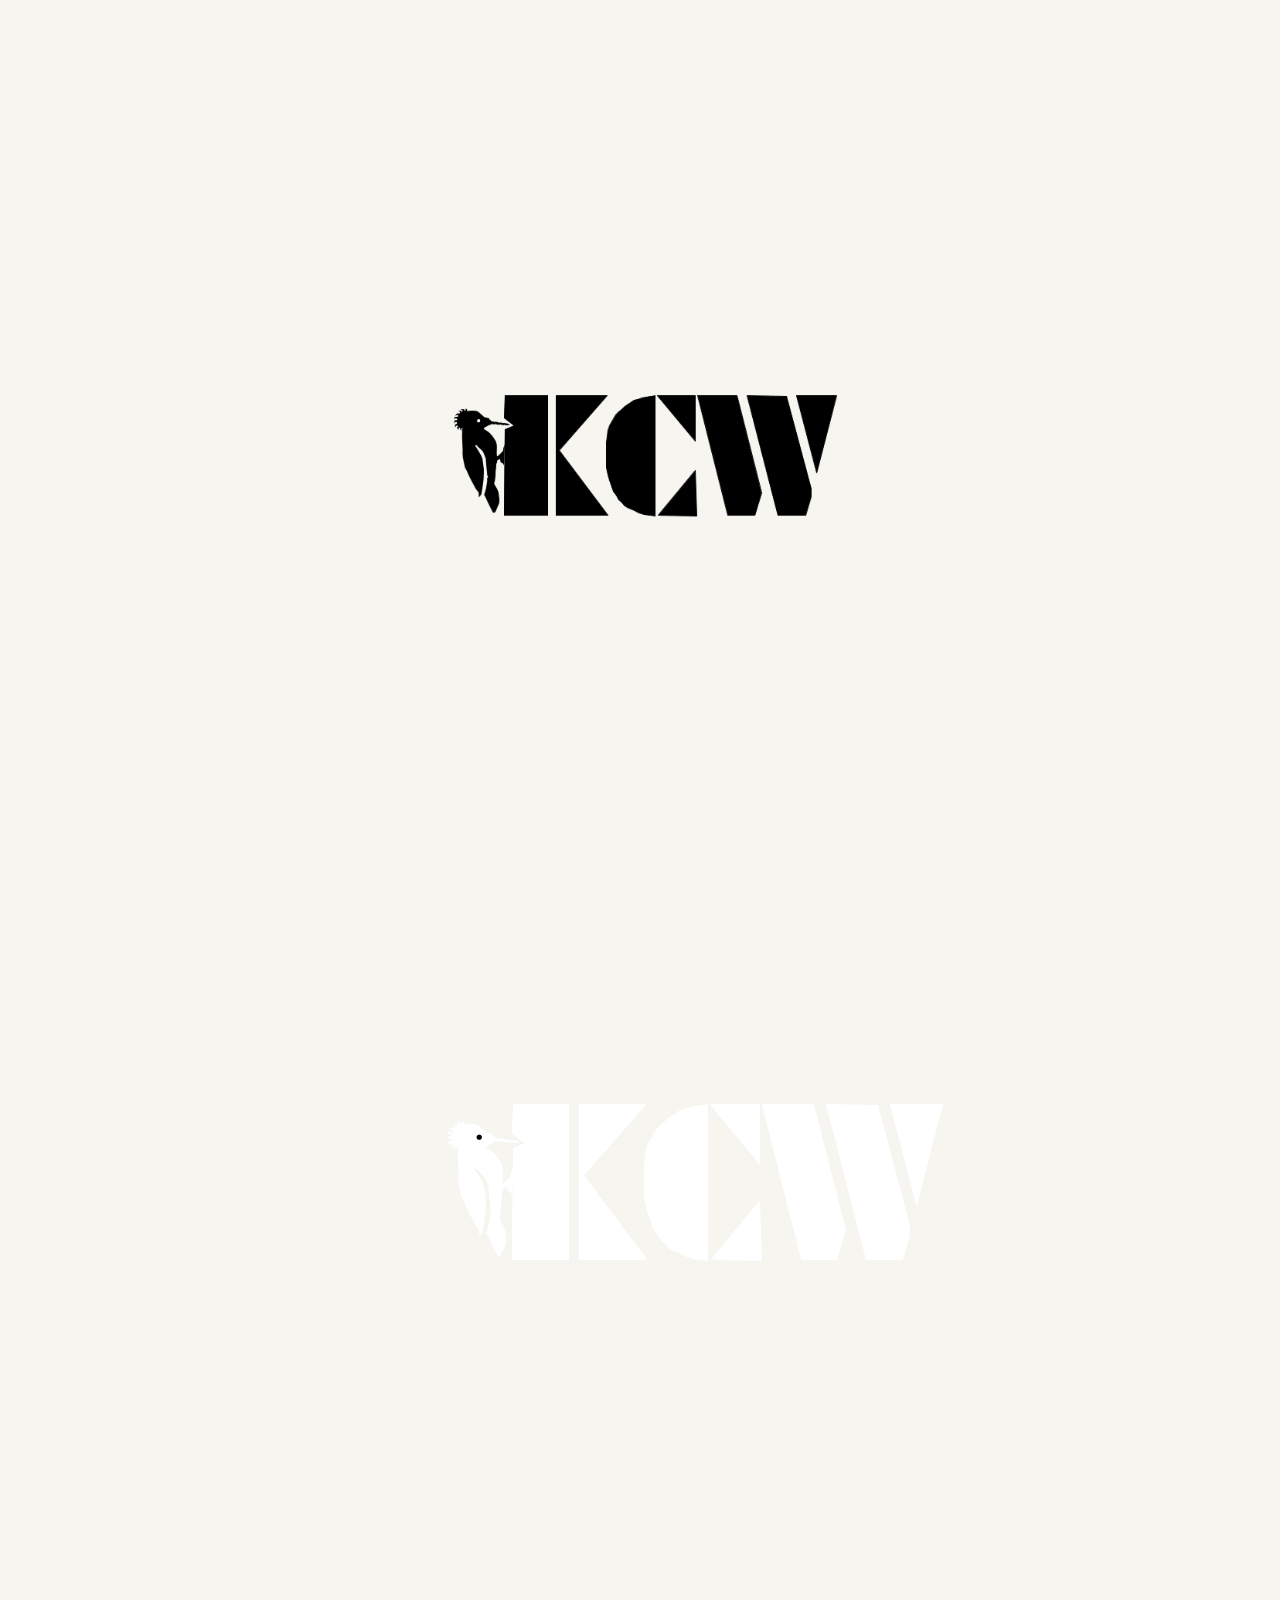
==== commit a8bc2a81: "Website Updated" ====
--- a/index.html
+++ b/index.html
@@ -10,23 +10,25 @@
   <link href="https://fonts.googleapis.com/css2?family=Bebas+Neue&family=Cormorant+Garamond:ital,wght@0,400;0,500;0,600;0,700;1,400;1,500&family=Inter:wght@300;400;450;500;600&display=swap" rel="stylesheet">
   <link rel="stylesheet" href="css/styles.css">
 </head>
-<body>
+<body data-page="home">
 
-  <!-- ======================================
-       SPLASH — white bg + KCW logo, smooth fade
-  ====================================== -->
+  <!-- Splash overlay -->
   <div class="splash" id="splash">
     <div class="splash-logo">
       <img src="assets/kcwlogo.png" alt="KCW Logo" class="splash-logo-dark" id="logoDark">
     </div>
   </div>
 
+  <!-- Animated border line -->
+  <svg class="hero-border-frame" xmlns="http://www.w3.org/2000/svg" viewBox="0 0 1000 560" preserveAspectRatio="none" aria-hidden="true">
+    <rect class="hero-border-track" x="3" y="3" width="994" height="554"/>
+    <rect class="hero-border-line"  x="3" y="3" width="994" height="554"/>
+  </svg>
+
   <!-- Header injected by templates.js -->
   <div id="site-header" data-active="home"></div>
 
-  <!-- ======================================
-       HERO — #home
-  ====================================== -->
+  <!-- Hero — fills viewport, no scroll -->
   <section class="hero" id="home">
     <div class="hero-bg">
       <video class="hero-bg-video" autoplay muted loop playsinline>
@@ -34,266 +36,9 @@
       </video>
     </div>
     <div class="hero-center-logo">
-      <img src="assets/index logo.png" alt="KCW Logo" class="hero-logo">
-    </div>
-    <p class="hero-slogan">Crafted with Precision. Designed to Last.</p>
-  </section>
-
-  <!-- ======================================
-       ABOUT — #about
-  ====================================== -->
-  <section id="about">
-
-    <!-- K C W Image Grid -->
-    <div class="page-hero-grid" id="heroGrid">
-      <div class="hero-grid-item">
-        <div class="hero-grid-bg"></div>
-        <div class="hero-grid-image" style="background-image: url('assets/about-hero-k.jpg');"></div>
-        <div class="hero-grid-overlay"></div>
-        <div class="hero-grid-letter">
-          <img src="assets/letter-k.png" alt="K" class="letter-img">
-        </div>
-      </div>
-      <div class="hero-grid-item">
-        <div class="hero-grid-bg"></div>
-        <div class="hero-grid-image" style="background-image: url('assets/project-interior-ladder.jpg');"></div>
-        <div class="hero-grid-overlay"></div>
-        <div class="hero-grid-letter">
-          <img src="assets/letter-c.png" alt="C" class="letter-img">
-        </div>
-      </div>
-      <div class="hero-grid-item">
-        <div class="hero-grid-bg"></div>
-        <div class="hero-grid-image" style="background-image: url('assets/framing-exterior-lumber.jpg');"></div>
-        <div class="hero-grid-overlay"></div>
-        <div class="hero-grid-letter">
-          <img src="assets/letter-w.png" alt="W" class="letter-img">
-        </div>
-      </div>
-      <div class="about-hero-title">About Us</div>
-      <div class="about-scroll-indicator" aria-hidden="true">
-        <span class="about-scroll-label">Scroll</span>
-        <span class="about-scroll-arrow"></span>
-      </div>
-    </div>
-
-    <!-- About — Framed premium layout with reviews -->
-    <div class="about-intro" id="about-intro">
-      <div class="container">
-        <div class="about-frame reveal">
-
-          <div class="about-frame-header">
-            <span class="about-eyebrow">Who We Are</span>
-            <h2 class="about-heading">
-              <span>About</span>
-              <img src="assets/logo-dark.png" alt="KCW" class="about-heading-logo">
-            </h2>
-            <div class="about-frame-rule"></div>
-          </div>
-
-          <div class="about-layout">
-            <div class="about-media">
-              <div class="about-founder-img" id="founderSlideshow">
-                <img src="assets/kcw-site-banner.jpg" alt="KCW project signage on site" class="founder-slide is-active">
-                <img src="assets/hero-roof-trusses.jpg" alt="Roof truss framing against the sky" class="founder-slide">
-                <img src="assets/workers-passing-plywood.jpg" alt="Crew framing a two-story build" class="founder-slide">
-                <img src="assets/team-photo-doorway.jpg" alt="KCW crew in a framed doorway" class="founder-slide">
-                <img src="assets/framing-interior-ladder-2.jpg" alt="Interior framing with ladder" class="founder-slide">
-                <img src="assets/framing-exterior-tyvek-2.jpg" alt="Tyvek-wrapped exterior in winter" class="founder-slide">
-                <img src="assets/dental-reception.jpg" alt="Finished commercial reception with custom wood slat ceiling" class="founder-slide">
-                <img src="assets/worker-hammering.jpg" alt="Worker hammering on site" class="founder-slide">
-                <img src="assets/project-framing-detail.jpg" alt="Framing detail close-up" class="founder-slide">
-                <img src="assets/framing-roof-structure.jpg" alt="Roof structure framing" class="founder-slide">
-                <img src="assets/framing-interior-window.jpg" alt="Interior framing around a window opening" class="founder-slide">
-                <img src="assets/workers-lifting-plywood.jpg" alt="Workers lifting plywood" class="founder-slide">
-                <img src="assets/project-framing-studs.jpg" alt="Framing studs in progress" class="founder-slide">
-                <img src="assets/team-photo-doorway-3.jpg" alt="KCW crew portrait" class="founder-slide">
-                <img src="assets/framing-stairwell-ladder.jpg" alt="Stairwell framing with ladder" class="founder-slide">
-              </div>
-            </div>
-
-            <div class="about-content">
-              <p class="about-lede">A full-scope construction firm building custom homes, commercial spaces, and everything in between across the Greater Toronto Area.</p>
-              <div class="about-body">
-                <p>For five years, KCW has treated every project as if it were our own — the conversation that starts on the lot is the same one that finishes at the walk-through. No middlemen. No rotating subcontractors. No corners cut to hit a number.</p>
-                <p>From ground-up custom homes to commercial fit-outs, we deliver end-to-end: design, framing, millwork, and finish — all licensed, all insured, all in-house.</p>
-              </div>
-
-              <div class="about-stats">
-                <div class="about-stat">
-                  <span class="about-stat-number">5</span>
-                  <span class="about-stat-label">Years Building</span>
-                </div>
-                <div class="about-stat">
-                  <span class="about-stat-number">50+</span>
-                  <span class="about-stat-label">Projects Delivered</span>
-                </div>
-                <div class="about-stat">
-                  <span class="about-stat-number">100%</span>
-                  <span class="about-stat-label">In-House Team</span>
-                </div>
-              </div>
-
-              <a href="#contact" class="about-cta">Start Your Project <span aria-hidden="true">→</span></a>
-            </div>
-          </div>
-
-          <div class="about-reviews">
-            <div class="about-reviews-header">
-              <span class="about-eyebrow">Client Voices</span>
-              <h3>What Our Clients Say</h3>
-            </div>
-            <div class="about-reviews-grid">
-              <article class="review-card">
-                <div class="review-stars" aria-label="5 out of 5 stars">★★★★★</div>
-                <blockquote>"KCW built our home from the ground up and the level of care was unreal. The foreman we met on day one was the same person who walked us through the punch list. You don't get that anywhere else."</blockquote>
-                <cite>— Ravi &amp; Priya S. · Custom Home, Scarborough</cite>
-              </article>
-              <article class="review-card">
-                <div class="review-stars" aria-label="5 out of 5 stars">★★★★★</div>
-                <blockquote>"Our clinic fit-out was done on time, on budget, and looks better than the renderings. The millwork in particular is stunning — patients comment on it daily."</blockquote>
-                <cite>— Dr. S. Patel · Orange Dental</cite>
-              </article>
-              <article class="review-card">
-                <div class="review-stars" aria-label="5 out of 5 stars">★★★★★</div>
-                <blockquote>"Hands down the cleanest framing crew we've worked with. Permits, inspections, cleanup — all handled without us having to chase. No stress."</blockquote>
-                <cite>— Danielle T. · Homeowner, GTA</cite>
-              </article>
-            </div>
-          </div>
-
-        </div>
-      </div>
-    </div>
-
-  </section>
-
-  <!-- ======================================
-       PORTFOLIO — #portfolio
-  ====================================== -->
-  <section id="portfolio" class="portfolio-section reveal">
-    <div class="container">
-      <div class="section-header">
-        <h2>Our Projects</h2>
-        <div class="decorative-line"></div>
-      </div>
-
-      <div class="project-frame">
-        <div class="project-stage" id="projectStage">
-          <button type="button" class="project-nav project-nav-prev" aria-label="Previous project" data-direction="-1">
-            <span aria-hidden="true">&larr;</span>
-          </button>
-
-          <!-- Slides injected by templates.js from PROJECTS in data.js -->
-          <div class="project-track" id="projectTrack"></div>
-
-          <button type="button" class="project-nav project-nav-next" aria-label="Next project" data-direction="1">
-            <span aria-hidden="true">&rarr;</span>
-          </button>
-        </div>
-      </div>
+      <img src="kcw white logo .png" alt="KCW Logo" class="hero-logo">
     </div>
   </section>
-
-  <!-- ======================================
-       SERVICES — #services
-  ====================================== -->
-  <section id="services" class="services-section reveal">
-    <div class="container">
-      <!-- Tiles injected by templates.js from SERVICES in data.js -->
-      <div class="svc-grid" id="servicesGrid"></div>
-    </div>
-  </section>
-
-  <!-- ======================================
-       INSTAGRAM — reels
-  ====================================== -->
-  <section class="instagram-section reveal">
-    <div class="container">
-      <div class="instagram-header">
-        <h2>Social Feed</h2>
-        <a href="https://www.instagram.com/k_customwoodwork/" target="_blank" rel="noopener" class="instagram-handle">@k_customwoodwork</a>
-      </div>
-      <div class="instagram-reels-grid">
-        <div class="reel-wrap">
-          <iframe src="https://www.instagram.com/reel/DQJt28YAFO3/embed/" frameborder="0" scrolling="no" allowtransparency="true" allow="autoplay; clipboard-write; encrypted-media; picture-in-picture; web-share"></iframe>
-        </div>
-        <div class="reel-wrap">
-          <iframe src="https://www.instagram.com/reel/DVYgi4ODoIS/embed/" frameborder="0" scrolling="no" allowtransparency="true" allow="autoplay; clipboard-write; encrypted-media; picture-in-picture; web-share"></iframe>
-        </div>
-        <div class="reel-wrap">
-          <iframe src="https://www.instagram.com/reel/DU-wml7gKds/embed/" frameborder="0" scrolling="no" allowtransparency="true" allow="autoplay; clipboard-write; encrypted-media; picture-in-picture; web-share"></iframe>
-        </div>
-      </div>
-    </div>
-  </section>
-
-  <!-- ======================================
-       CONTACT — #contact
-  ====================================== -->
-  <section id="contact" class="contact-section reveal">
-    <div class="container">
-      <div class="section-header">
-        <span class="label">Get In Touch</span>
-        <h2>Start Your Project</h2>
-        <div class="decorative-line"></div>
-      </div>
-      <div class="contact-grid">
-        <div class="contact-info">
-          <div class="contact-info-item">
-            <h4>Location</h4>
-            <p>100 Dynamic Drive</p>
-          </div>
-          <div class="contact-info-item">
-            <h4>Phone</h4>
-            <a href="tel:+16472315177">(647) 231-5177</a>
-          </div>
-          <div class="contact-info-item">
-            <h4>Email</h4>
-            <a href="mailto:khizar@k-customwoodwork.ca">khizar@k-customwoodwork.ca</a>
-          </div>
-          <div class="contact-info-item">
-            <h4>Instagram</h4>
-            <a href="https://www.instagram.com/k_customwoodwork/" target="_blank" rel="noopener">@k_customwoodwork</a>
-          </div>
-        </div>
-        <form class="contact-form-inner" id="contactForm" action="https://api.web3forms.com/submit" method="POST">
-          <input type="hidden" name="access_key" value="YOUR_ACCESS_KEY_HERE">
-          <input type="hidden" name="subject" value="New enquiry from KCW website">
-          <input type="hidden" name="from_name" value="KCW Website Contact Form">
-          <input type="checkbox" name="botcheck" style="display:none;" tabindex="-1" autocomplete="off">
-          <div class="form-group">
-            <input type="text" id="name" name="name" placeholder="Your Name" required>
-          </div>
-          <div class="form-group">
-            <input type="email" id="email" name="email" placeholder="Your Email" required>
-          </div>
-          <div class="form-group">
-            <input type="tel" id="phone" name="phone" placeholder="Phone Number">
-          </div>
-          <div class="form-group">
-            <select id="service" name="service">
-              <option value="" disabled selected>Service Interested In</option>
-              <option>Custom Cabinetry</option>
-              <option>Millwork & Trim</option>
-              <option>Kitchen Woodwork</option>
-              <option>Built-in Solutions</option>
-              <option>Wall Paneling</option>
-              <option>Framing & Structural</option>
-              <option>Other</option>
-            </select>
-          </div>
-          <div class="form-group">
-            <textarea id="message" name="message" rows="5" placeholder="Tell us about your project..." required></textarea>
-          </div>
-          <button type="submit" class="btn btn-primary" id="submitBtn">Send Message</button>
-        </form>
-      </div>
-    </div>
-  </section>
-
-  <!-- Footer injected by templates.js -->
-  <div id="site-footer" data-variant="full"></div>
 
   <script src="https://cdn.jsdelivr.net/npm/gsap@3.12.5/dist/gsap.min.js"></script>
   <script src="js/data.js"></script>
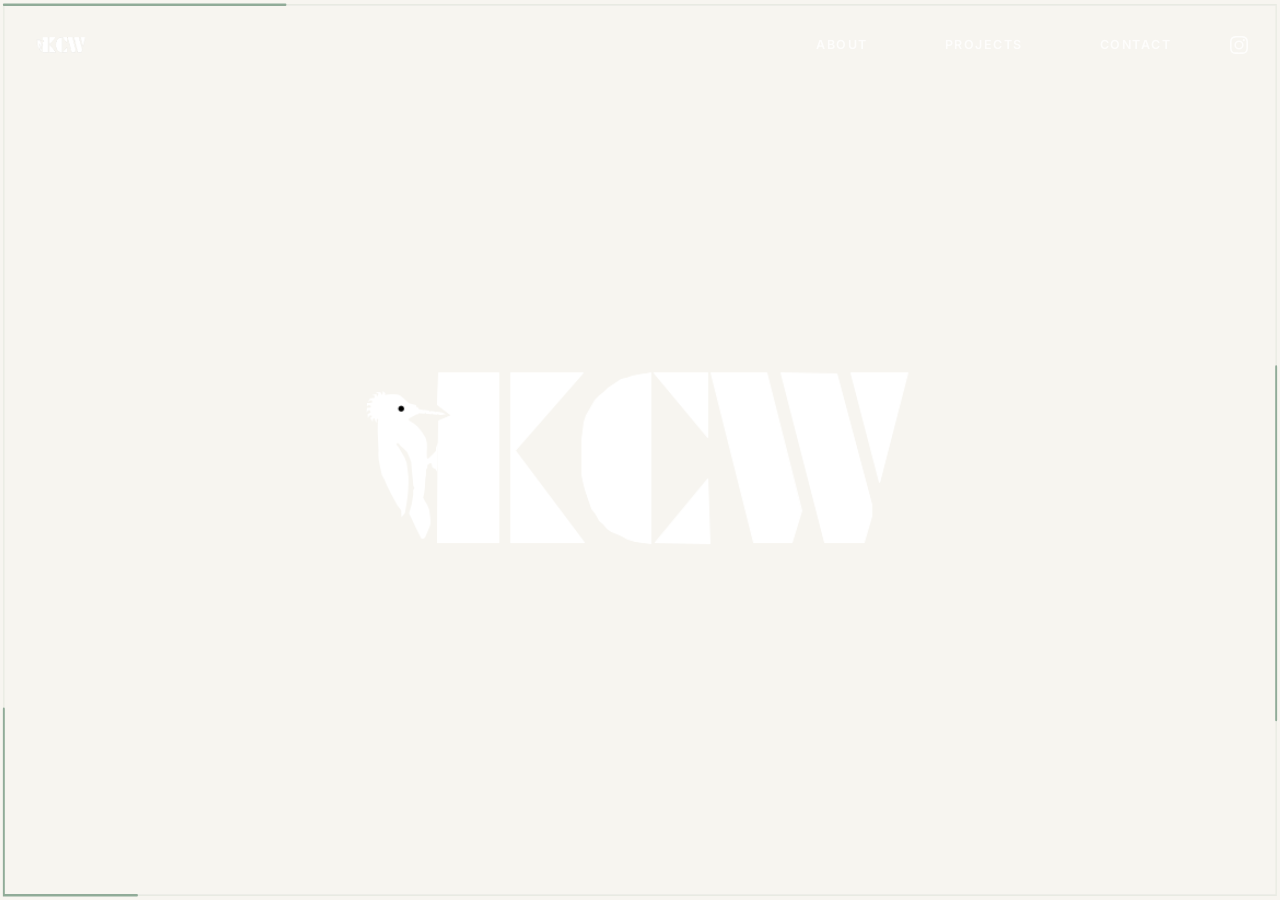
==== commit 95f58afa: "Organize images into assets folder and clean up unused files - Move all project images to assets fol" ====
--- a/index.html
+++ b/index.html
@@ -36,7 +36,7 @@
       </video>
     </div>
     <div class="hero-center-logo">
-      <img src="kcw white logo .png" alt="KCW Logo" class="hero-logo">
+      <img src="assets/kcw white logo .png" alt="KCW Logo" class="hero-logo">
     </div>
   </section>
 
--- a/css/styles.css
+++ b/css/styles.css
@@ -121,6 +121,50 @@
 
 body.menu-open {
   overflow: hidden;
+}
+
+/* ============================================
+   PER-PAGE BODY RULES (multi-page architecture)
+   ============================================ */
+
+/* Home: hero is full viewport, nothing else — disable scroll. */
+body[data-page="home"] {
+  overflow: hidden;
+  height: 100vh;
+}
+
+/* About: K/C/W grid is the page hero — kill the cream gap above it. */
+body[data-page="about"] #about {
+  padding-top: 0;
+}
+
+/* Pages without a full-bleed visual hero need their content pushed below
+   the fixed header instead of behind it. */
+body[data-page="portfolio"],
+body[data-page="contact"] {
+  padding-top: var(--header-height);
+}
+
+/* Portfolio + contact have no dark hero — always show dark logo + green nav */
+body[data-page="portfolio"] .header .logo-img-light,
+body[data-page="contact"] .header .logo-img-light {
+  display: none;
+}
+body[data-page="portfolio"] .header .logo-img-dark,
+body[data-page="contact"] .header .logo-img-dark {
+  display: block;
+}
+body[data-page="portfolio"] .header .nav-link,
+body[data-page="contact"] .header .nav-link {
+  color: var(--green-rich);
+}
+body[data-page="portfolio"] .header .nav-link:hover,
+body[data-page="contact"] .header .nav-link:hover {
+  color: var(--green-deepest);
+}
+body[data-page="portfolio"] .header .hamburger span,
+body[data-page="contact"] .header .hamburger span {
+  background: var(--black);
 }
 
 img {
@@ -376,11 +420,11 @@
 }
 
 .header.header-dark.scrolled .nav-link {
-  color: var(--charcoal);
+  color: var(--green-rich);
 }
 
 .header.header-dark.scrolled .nav-link:hover {
-  color: var(--green-rich);
+  color: var(--green-deepest);
 }
 
 .header.header-dark.scrolled .hamburger span {
@@ -419,12 +463,35 @@
   display: flex;
   align-items: center;
   gap: 2.5rem;
+  transition: opacity 0.3s ease, transform 0.3s ease;
+}
+
+.nav-ig-link {
+  display: flex;
+  align-items: center;
+  color: white;
+  opacity: 0.8;
+  transition: opacity 0.2s ease;
+}
+.nav-ig-link:hover { opacity: 1; }
+.nav-ig-link svg { width: 18px; height: 18px; }
+
+.header.header-dark.scrolled .nav-ig-link,
+body[data-page="portfolio"] .header .nav-ig-link,
+body[data-page="contact"] .header .nav-ig-link {
+  color: var(--green-rich);
+}
+
+.header.scrolled .nav-desktop {
+  opacity: 0;
+  pointer-events: none;
+  transform: translateY(-6px);
 }
 
 .nav-link {
   font-family: var(--font-body);
   font-size: 0.78rem;
-  font-weight: 400;
+  font-weight: 600;
   letter-spacing: 0.12em;
   text-transform: uppercase;
   color: var(--charcoal);
@@ -438,13 +505,20 @@
               box-shadow var(--duration-fast) var(--ease-out-quart);
 }
 
-.nav-link:hover,
-.nav-link.active {
+.nav-link:hover {
   background: rgba(255, 255, 255, 0.18);
   backdrop-filter: blur(14px);
   -webkit-backdrop-filter: blur(14px);
   border-color: rgba(255, 255, 255, 0.45);
   box-shadow: 0 2px 16px rgba(0,0,0,0.08), inset 0 1px 0 rgba(255,255,255,0.6);
+}
+
+.nav-link.active {
+  background: rgba(58, 107, 80, 0.18);
+  backdrop-filter: blur(14px);
+  -webkit-backdrop-filter: blur(14px);
+  border-color: rgba(58, 107, 80, 0.35);
+  box-shadow: 0 2px 16px rgba(38, 74, 54, 0.12), inset 0 1px 0 rgba(168, 196, 173, 0.3);
 }
 
 .nav-link::after {
@@ -533,6 +607,51 @@
   color: var(--green-sage);
 }
 
+/* --- Page transition --- */
+.pt-wrap {
+  position: fixed;
+  inset: 0;
+  z-index: 9999;
+  background: var(--green-mid);
+  opacity: 0;
+  pointer-events: none;
+  transition: opacity 0.5s ease;
+}
+.pt-wrap.is-covering {
+  opacity: 1;
+  pointer-events: all;
+}
+
+/* --- Home border frame --- */
+.hero-border-frame {
+  position: fixed;
+  inset: 0;
+  width: 100vw;
+  height: 100vh;
+  z-index: 100;
+  pointer-events: none;
+}
+
+.hero-border-track {
+  fill: none;
+  stroke: rgba(122, 155, 133, 0.12);
+  stroke-width: 1;
+}
+
+.hero-border-line {
+  fill: none;
+  stroke: rgba(122, 155, 133, 0.8);
+  stroke-width: 1.5;
+  stroke-dasharray: 220 999;
+  stroke-linecap: round;
+  animation: borderTravel 16s linear infinite;
+}
+
+@keyframes borderTravel {
+  from { stroke-dashoffset: 0; }
+  to   { stroke-dashoffset: -2000; }
+}
+
 /* --- Hero Section --- */
 .hero {
   position: relative;
@@ -583,11 +702,10 @@
 }
 
 .hero-logo {
-  width: clamp(400px, 75vw, 1000px);
+  width: clamp(460px, 82vw, 1100px);
   height: auto;
   display: block;
-  margin: 0 auto;
-  transform: translateX(5%);
+  transform: translateX(-1%);
 }
 
 .hero-slogan {
@@ -1670,6 +1788,7 @@
   outline: none;
   border-radius: 0;
   -webkit-appearance: none;
+  appearance: none;
 }
 
 .form-group input:focus,
@@ -2366,7 +2485,7 @@
   margin: 0 auto;
   border: 2px solid var(--green-rich);
   border-radius: 8px;
-  padding: clamp(2.5rem, 5vw, 5rem) clamp(2rem, 4vw, 4.5rem);
+  padding: clamp(1.75rem, 3.5vw, 3.25rem) clamp(1.5rem, 3vw, 3.5rem);
   background: var(--white);
   box-shadow: 0 40px 100px rgba(38, 74, 54, 0.1);
 }
@@ -2375,9 +2494,9 @@
   display: flex;
   flex-direction: column;
   align-items: center;
-  gap: 0.85rem;
+  gap: 0.45rem;
   text-align: center;
-  margin-bottom: clamp(2.5rem, 5vw, 4rem);
+  margin-bottom: clamp(1rem, 2vw, 1.5rem);
 }
 
 .about-frame-header .about-eyebrow {
@@ -2401,7 +2520,7 @@
   display: grid;
   grid-template-columns: minmax(0, 1.05fr) minmax(0, 1.2fr);
   gap: clamp(3rem, 6vw, 6rem);
-  align-items: center;
+  align-items: start;
 }
 
 .about-media {
@@ -2409,7 +2528,7 @@
 }
 
 .about-media .about-founder-img {
-  max-width: 520px;
+  max-width: 620px;
   margin: 0 auto;
   box-shadow: 0 40px 80px rgba(15, 31, 23, 0.18);
 }
@@ -2417,8 +2536,9 @@
 .about-content {
   display: flex;
   flex-direction: column;
-  gap: 1.75rem;
+  gap: 0.6rem;
   max-width: 560px;
+  padding-top: 0;
 }
 
 .about-eyebrow {
@@ -2444,7 +2564,7 @@
 }
 
 .about-heading-logo {
-  height: 1.25em;
+  height: 2.6em;
   width: auto;
   display: block;
   object-fit: contain;
@@ -2463,7 +2583,7 @@
 .about-body {
   display: flex;
   flex-direction: column;
-  gap: 1rem;
+  gap: 0.75rem;
 }
 
 .about-body p {
@@ -2479,10 +2599,10 @@
   display: grid;
   grid-template-columns: repeat(3, 1fr);
   gap: 1.5rem;
-  padding: 2rem 0;
+  padding: 0.6rem 0;
   border-top: 1px solid rgba(38, 74, 54, 0.16);
   border-bottom: 1px solid rgba(38, 74, 54, 0.16);
-  margin-top: 0.5rem;
+  margin-top: 0.25rem;
 }
 
 .about-stat {
@@ -2493,7 +2613,7 @@
 
 .about-stat-number {
   font-family: var(--font-heading);
-  font-size: clamp(2.2rem, 3.2vw, 2.8rem);
+  font-size: clamp(1.8rem, 2.6vw, 2.2rem);
   color: var(--green-deepest);
   letter-spacing: 0.02em;
   line-height: 1;
@@ -2501,11 +2621,11 @@
 
 .about-stat-label {
   font-family: var(--font-body);
-  font-size: 0.72rem;
+  font-size: 0.68rem;
   letter-spacing: 0.22em;
   text-transform: uppercase;
   color: var(--green-rich);
-  line-height: 1.4;
+  line-height: 1.35;
 }
 
 .about-cta {
@@ -2513,16 +2633,16 @@
   align-items: center;
   gap: 0.7rem;
   align-self: flex-start;
-  padding: 1.05rem 1.9rem;
+  padding: 0.75rem 1.5rem;
   background: var(--green-deepest);
   color: var(--white);
   font-family: var(--font-body);
-  font-size: 0.78rem;
+  font-size: 0.72rem;
   letter-spacing: 0.26em;
   text-transform: uppercase;
   text-decoration: none;
   border-radius: 2px;
-  margin-top: 0.5rem;
+  margin-top: 0.4rem;
   transition: background 0.3s ease, gap 0.3s ease, transform 0.3s ease, box-shadow 0.3s ease;
   box-shadow: 0 8px 24px rgba(15, 31, 23, 0.15);
 }
@@ -2563,27 +2683,93 @@
   line-height: 1;
 }
 
-.about-reviews-grid {
-  display: grid;
-  grid-template-columns: repeat(3, 1fr);
-  gap: 1.5rem;
+/* Rating summary row */
+.reviews-rating-row {
+  display: flex;
+  align-items: center;
+  gap: 0.5rem;
+  margin-top: 0.4rem;
+  font-size: 0.85rem;
+  color: var(--charcoal);
+}
+.reviews-rating-stars { color: #f5a623; font-size: 1rem; letter-spacing: 0.1em; }
+.reviews-rating-score { font-weight: 700; font-size: 1rem; }
+.reviews-rating-count { color: var(--green-mid); font-size: 0.8rem; }
+
+/* Marquee */
+.reviews-marquee-wrap {
+  overflow: hidden;
+  position: relative;
+  margin: 0 calc(-1 * clamp(1.5rem, 3vw, 3.5rem));
+}
+
+.reviews-marquee-wrap::before,
+.reviews-marquee-wrap::after {
+  content: '';
+  position: absolute;
+  top: 0;
+  bottom: 0;
+  width: 80px;
+  z-index: 2;
+  pointer-events: none;
+}
+.reviews-marquee-wrap::before {
+  left: 0;
+  background: linear-gradient(to right, var(--white), transparent);
+}
+.reviews-marquee-wrap::after {
+  right: 0;
+  background: linear-gradient(to left, var(--white), transparent);
+}
+
+.reviews-marquee-track {
+  display: flex;
+  gap: 1.25rem;
+  padding: 0.5rem 0 1rem;
+  animation: reviewsScroll 80s linear infinite;
+  width: max-content;
+}
+
+.reviews-marquee-track:hover {
+  animation-play-state: paused;
+}
+
+/* Translate by exactly 20 cards + 20 gaps (320px card + 1.25rem gap each) */
+@keyframes reviewsScroll {
+  0%   { transform: translateX(0); }
+  100% { transform: translateX(calc(-20 * (320px + 1.25rem))); }
 }
 
 .review-card {
-  padding: 2rem 1.75rem;
+  flex: 0 0 320px;
+  padding: 1.75rem 1.6rem;
   background: var(--white-warm);
   border: 1px solid rgba(38, 74, 54, 0.14);
   border-radius: 6px;
   display: flex;
   flex-direction: column;
-  gap: 1.1rem;
-  transition: border-color 0.3s ease, box-shadow 0.3s ease, transform 0.3s ease;
+  gap: 1rem;
+  transition: border-color 0.3s ease, box-shadow 0.3s ease;
 }
 
 .review-card:hover {
   border-color: var(--green-sage);
   box-shadow: 0 14px 34px rgba(38, 74, 54, 0.1);
-  transform: translateY(-4px);
+}
+
+.review-card-top {
+  display: flex;
+  align-items: center;
+  justify-content: space-between;
+  gap: 0.75rem;
+}
+
+.review-card-name {
+  font-family: var(--font-body);
+  font-size: 0.78rem;
+  font-weight: 600;
+  letter-spacing: 0.06em;
+  color: var(--green-rich);
 }
 
 .review-stars {
@@ -2620,7 +2806,7 @@
   }
   .about-content { max-width: 100%; }
   .about-media .about-founder-img { max-width: 440px; }
-  .about-reviews-grid { grid-template-columns: 1fr; }
+  .review-card { flex: 0 0 280px; }
 }
 
 @media (max-width: 540px) {
@@ -2676,8 +2862,8 @@
 /* Instagram */
 .instagram-section {
   background: var(--white-warm);
-  padding: 4rem 0;
-  border-top: 3px solid var(--green-sage);
+  padding: 5rem 0;
+  border-top: none;
 }
 
 .instagram-section .section-header {
@@ -2734,20 +2920,65 @@
 .reel-wrap {
   position: relative;
   width: 100%;
-  padding-bottom: 145%; /* crop bottom whitespace from Instagram embed */
-  background: var(--white);
-  border-radius: 10px;
+  padding-bottom: 177.78%; /* 9:16 — matches the video's native aspect ratio */
+  border-radius: 12px;
   overflow: hidden;
-  box-shadow: 0 6px 18px rgba(0,0,0,0.08);
+  background: #000;
 }
 
 .reel-wrap iframe {
   position: absolute;
-  top: 0;
-  left: 0;
-  width: 100%;
-  height: 177.78%; /* full 9:16 iframe, container clips the bottom whitespace */
+  top: -12%;    /* % of container height — hides account bar */
+  left: -18%;   /* push black left bar outside clip boundary */
+  width: 136%;  /* wide enough so both black side bars are outside */
+  height: 118%; /* taller than container so bottom chrome is clipped */
   border: none;
+  pointer-events: none;
+  transition: transform 0.7s cubic-bezier(0.25, 0.46, 0.45, 0.94);
+}
+
+.reel-wrap:hover iframe {
+  transform: scale(1.06);
+}
+
+.reel-mask-top,
+.reel-mask-bottom {
+  display: none; /* pure overflow crop — no colour masks needed */
+}
+
+/* permanent low-opacity layer hides the iframe play button */
+.reel-overlay {
+  position: absolute;
+  inset: 0;
+  z-index: 3;
+  display: flex;
+  align-items: center;
+  justify-content: center;
+  background: rgba(0, 0, 0, 0.28);
+  transition: background 0.3s ease;
+  cursor: pointer;
+}
+
+.reel-overlay:hover {
+  background: rgba(0, 0, 0, 0.42);
+}
+
+.reel-ig-icon {
+  opacity: 0;
+  transform: scale(0.85);
+  transition: opacity 0.3s ease, transform 0.3s ease;
+  filter: drop-shadow(0 2px 8px rgba(0,0,0,0.5));
+}
+
+.reel-ig-icon svg {
+  width: 40px;
+  height: 40px;
+  fill: white;
+}
+
+.reel-overlay:hover .reel-ig-icon {
+  opacity: 1;
+  transform: scale(1);
 }
 
 @media (max-width: 900px) {
@@ -2760,7 +2991,7 @@
 
 .about-intro {
   background: var(--white-warm);
-  padding: 3rem 0;
+  padding: 5rem 0 3rem;
 }
 
 .about-intro p {
@@ -3140,160 +3371,40 @@
 }
 
 /* ============================================
-   SERVICES — TILE CARDS (svc-*)
+   PROJECT STAGE — Portfolio carousel
    ============================================ */
-.svc-grid {
-  display: grid;
-  grid-template-columns: repeat(3, 1fr);
-  gap: 1.75rem;
-  margin-top: 5rem;
-}
-
-.svc-tile {
-  position: relative;
-  display: flex;
-  flex-direction: column;
-  background: var(--green-deep);
-  border: 1px solid rgba(255, 255, 255, 0.06);
-  border-radius: 6px;
-  overflow: hidden;
-  text-decoration: none;
-  color: var(--white);
-  transition: transform 0.5s ease, box-shadow 0.5s ease, border-color 0.5s ease;
-  min-height: 520px;
-}
-
-.svc-tile:hover {
-  transform: translateY(-6px);
-  border-color: var(--green-sage);
-  box-shadow: 0 24px 60px rgba(0, 0, 0, 0.45);
-}
-
-.svc-tile-media {
+.portfolio-section {
+  background: var(--white-warm);
+  min-height: calc(100vh - var(--header-height));
+  display: flex;
+  align-items: center;
+  padding: 2rem 0;
+}
+
+.project-stage {
   position: relative;
   width: 100%;
-  aspect-ratio: 4 / 3;
-  background-size: cover;
-  background-position: center;
-  transition: transform 0.8s ease;
-}
-
-.svc-tile-media::after {
-  content: '';
-  position: absolute;
-  inset: 0;
-  background: linear-gradient(180deg, rgba(15, 31, 23, 0) 55%, rgba(15, 31, 23, 0.85) 100%);
-}
-
-.svc-tile:hover .svc-tile-media {
-  transform: scale(1.04);
-}
-
-.svc-tile-body {
-  padding: 2rem 1.75rem 2rem;
-  display: flex;
-  flex-direction: column;
-  flex: 1;
-}
-
-.svc-tile-label {
-  font-family: var(--font-body);
-  font-size: 0.7rem;
-  letter-spacing: 0.28em;
-  text-transform: uppercase;
-  color: var(--green-sage);
-  margin-bottom: 0.75rem;
-}
-
-.svc-tile-body h3 {
-  font-family: var(--font-heading);
-  font-size: 1.9rem;
-  letter-spacing: 0.04em;
-  color: var(--white);
-  margin: 0 0 0.9rem;
-  line-height: 1.05;
-}
-
-.svc-tile-body p {
-  font-family: var(--font-body);
-  font-size: 0.95rem;
-  line-height: 1.7;
-  color: rgba(242, 239, 233, 0.7);
-  margin: 0 0 1.75rem;
-  flex: 1;
-}
-
-.svc-tile-arrow {
-  font-family: var(--font-body);
-  font-size: 0.78rem;
-  letter-spacing: 0.22em;
-  text-transform: uppercase;
-  color: var(--green-pale);
-  display: inline-flex;
-  align-items: center;
-  gap: 0.6rem;
-  transition: color 0.3s ease, gap 0.3s ease;
-}
-
-.svc-tile:hover .svc-tile-arrow {
-  color: var(--white);
-  gap: 0.9rem;
-}
-
-.svc-grid-portfolio {
-  grid-template-columns: repeat(3, 1fr);
-}
-
-/* ============================================
-   PROJECT STAGE — 3D house carousel on cream
-   ============================================ */
-.project-frame {
-  position: relative;
-  margin: 3rem auto 0;
-  max-width: 1180px;
-  background: var(--white);
-  border: 1px solid rgba(38, 74, 54, 0.18);
-  border-radius: 4px;
-  box-shadow: 0 30px 80px rgba(38, 74, 54, 0.08);
-}
-
-.project-stage {
-  position: relative;
-  padding: 4rem 5rem 3.5rem;
   display: flex;
   align-items: center;
   justify-content: center;
-  min-height: 62vh;
-  perspective: 1800px;
 }
 
 .project-track {
   position: relative;
-  width: 100%;
-  height: 54vh;
-  min-height: 440px;
-  max-height: 600px;
-  transform-style: preserve-3d;
+  width: calc(100% - 10rem);
+  height: calc(100vh - var(--header-height) - 4rem);
+  max-height: 860px;
+  min-height: 480px;
 }
 
 .project-slide {
   position: absolute;
-  top: 0;
-  left: 0;
-  right: 0;
-  margin: 0 auto;
-  width: min(780px, 88%);
-  height: 100%;
+  inset: 0;
   opacity: 0;
   visibility: hidden;
   pointer-events: none;
   text-decoration: none;
-  color: var(--charcoal);
-  display: flex;
-  flex-direction: column;
-  align-items: center;
-  justify-content: flex-start;
-  transform-style: preserve-3d;
+  display: block;
   will-change: transform, opacity;
 }
 
@@ -3304,114 +3415,88 @@
 }
 
 .project-house {
-  position: relative;
-  width: 100%;
-  height: 74%;
-  background-size: contain;
+  position: absolute;
+  inset: 0;
+  background-size: cover;
   background-position: center;
   background-repeat: no-repeat;
-  filter: drop-shadow(0 30px 45px rgba(38, 74, 54, 0.22));
-  transform-style: preserve-3d;
-  transition: transform 0.6s cubic-bezier(0.2, 0.8, 0.2, 1);
-  will-change: transform;
-  -webkit-mask-image: radial-gradient(ellipse at center, #000 68%, transparent 100%);
-          mask-image: radial-gradient(ellipse at center, #000 68%, transparent 100%);
-}
-
-.project-slide:hover .project-house {
-  transform: translateZ(40px) scale(1.02);
-}
-
-/* Cutout PNG variant — no mask needed, softer shadow */
+  border-radius: 4px;
+  box-shadow: 0 20px 60px rgba(15, 31, 23, 0.25);
+}
+
 .project-house-cutout {
-  -webkit-mask-image: none;
-          mask-image: none;
-  filter: drop-shadow(0 28px 30px rgba(38, 74, 54, 0.28));
-}
-
+  background-size: contain;
+  background-color: #fff;
+  border-radius: 8px;
+  box-shadow: 0 20px 60px rgba(15, 31, 23, 0.15);
+}
+
+/* Project name — bottom centre over the image */
 .project-info {
-  position: relative;
-  margin-top: 1.75rem;
+  position: absolute;
+  bottom: 0;
+  left: 0;
+  right: 0;
+  padding: 3rem 2rem 1.5rem;
+  background: linear-gradient(to top, rgba(15,31,23,0.7) 0%, transparent 100%);
+  border-radius: 0 0 4px 4px;
   text-align: center;
+  pointer-events: none;
 }
 
 .project-info-address {
   font-family: var(--font-heading);
-  font-size: clamp(1.8rem, 3.2vw, 2.6rem);
-  letter-spacing: 0.05em;
-  margin: 0 0 0.75rem;
-  color: var(--green-deepest);
+  font-size: clamp(1.6rem, 3vw, 2.6rem);
+  letter-spacing: 0.06em;
+  color: var(--white);
   line-height: 1;
-}
-
-.project-info-cta {
-  font-family: var(--font-body);
-  font-size: 0.78rem;
-  letter-spacing: 0.24em;
-  text-transform: uppercase;
-  color: var(--green-rich);
-  display: inline-flex;
-  align-items: center;
-  gap: 0.6rem;
-  transition: color 0.3s ease, gap 0.3s ease;
-}
-
-.project-slide:hover .project-info-cta {
-  color: var(--green-mid);
-  gap: 0.9rem;
-}
-
+  text-shadow: 0 2px 12px rgba(0,0,0,0.4);
+  margin: 0;
+}
+
+.project-info-cta { display: none; }
+
+/* Arrow buttons */
 .project-nav {
   position: absolute;
   top: 50%;
   transform: translateY(-50%);
-  width: 60px;
-  height: 60px;
-  border: 1px solid rgba(38, 74, 54, 0.25);
+  width: 52px;
+  height: 52px;
+  border: 1.5px solid rgba(38, 74, 54, 0.3);
   background: var(--white);
   color: var(--green-deepest);
   border-radius: 50%;
-  font-size: 1.3rem;
-  font-family: var(--font-body);
+  font-size: 1.2rem;
   cursor: pointer;
   display: flex;
   align-items: center;
   justify-content: center;
-  transition: background 0.3s ease, border-color 0.3s ease, color 0.3s ease, transform 0.3s ease;
+  transition: background 0.25s ease, border-color 0.25s ease, color 0.25s ease, transform 0.25s ease;
   z-index: 10;
-  box-shadow: 0 8px 20px rgba(38, 74, 54, 0.08);
+  box-shadow: 0 4px 16px rgba(15, 31, 23, 0.12);
+  flex-shrink: 0;
 }
 
 .project-nav:hover {
   background: var(--green-rich);
   border-color: var(--green-rich);
   color: var(--white);
-  transform: translateY(-50%) scale(1.06);
-}
-
-.project-nav-prev { left: 1.25rem; }
-.project-nav-next { right: 1.25rem; }
+  transform: translateY(-50%) scale(1.08);
+}
+
+.project-nav-prev { left: 1.5rem; }
+.project-nav-next { right: 1.5rem; }
 
 @media (max-width: 800px) {
-  .project-frame { margin: 2rem auto 0; }
-  .project-stage { padding: 2.5rem 1rem 2rem; min-height: 56vh; }
-  .project-nav { width: 44px; height: 44px; font-size: 1rem; }
-  .project-nav-prev { left: 0.5rem; }
-  .project-nav-next { right: 0.5rem; }
-  .project-slide { width: 92%; }
-}
-
-@media (max-width: 900px) {
-  .svc-grid,
-  .svc-grid-portfolio {
-    grid-template-columns: 1fr;
-    gap: 1.25rem;
-  }
-  .svc-tile { min-height: 0; }
+  .project-track { width: calc(100% - 7rem); }
+  .project-nav { width: 40px; height: 40px; font-size: 1rem; }
+  .project-nav-prev { left: 0.75rem; }
+  .project-nav-next { right: 0.75rem; }
 }
 
 /* ============================================
-   SERVICE DETAIL PAGES (svc-detail-*)
+   PROJECT DETAIL PAGE (svc-detail-*)
    ============================================ */
 .svc-detail-hero {
   position: relative;
@@ -3625,6 +3710,77 @@
 }
 
 /* ============================================
+   PROJECT DETAIL GALLERY
+   ============================================ */
+.svc-gallery-header {
+  background: var(--green-deepest);
+  padding: 1.2rem 1.5rem;
+  display: flex;
+  align-items: center;
+  gap: 1.5rem;
+  border-bottom: 1px solid rgba(122,155,133,0.15);
+}
+
+.svc-gallery-header-title {
+  font-family: var(--font-heading);
+  font-size: 1.1rem;
+  letter-spacing: 0.08em;
+  color: var(--green-light);
+  text-transform: uppercase;
+}
+
+.svc-detail-gallery {
+  background: var(--green-deepest);
+  padding: 0 0 6rem;
+}
+
+.svc-gallery-grid {
+  display: grid;
+  grid-template-columns: repeat(3, 1fr);
+  gap: 6px;
+  padding: 0 6px;
+}
+
+.svc-gallery-item {
+  overflow: hidden;
+  display: block;
+  will-change: transform;
+}
+
+.svc-gallery-item img,
+.svc-gallery-item video {
+  width: 100%;
+  height: 100%;
+  object-fit: cover;
+  display: block;
+  transition: transform 0.3s var(--ease-out-quart);
+  backface-visibility: hidden;
+  -webkit-font-smoothing: antialiased;
+}
+
+.svc-gallery-item.is-last {
+  grid-column: span 2;
+}
+
+.svc-gallery-item.is-last img {
+  object-fit: contain;
+  height: auto;
+}
+
+.svc-gallery-item:hover img,
+.svc-gallery-item:hover video {
+  transform: scale(1.03);
+}
+
+@media (max-width: 900px) {
+  .svc-gallery-grid { grid-template-columns: repeat(2, 1fr); }
+}
+
+@media (max-width: 500px) {
+  .svc-gallery-grid { grid-template-columns: 1fr; }
+}
+
+/* ============================================
    SERVICES SECTION
    ============================================ */
 .services-section {
@@ -3636,40 +3792,74 @@
   color: var(--white);
 }
 
+
 /* ============================================
-   PORTFOLIO SECTION
+   FOUNDER SECTION
    ============================================ */
-.portfolio-section {
-  background: var(--white-warm);
-  color: var(--charcoal);
-  padding: 6rem 0;
-  border-top: 3px solid var(--green-sage);
-}
-
-.portfolio-section .section-header {
+.founder-section {
+  background: var(--green-deepest);
+  padding: 4rem clamp(1.5rem, 3vw, 3.5rem);
+  margin: 0 calc(-1 * clamp(1.5rem, 3vw, 3.5rem));
+  border-radius: 0;
+}
+
+.founder-grid {
+  display: grid;
+  grid-template-columns: 1fr 1fr;
+  gap: 5rem;
+  align-items: center;
+}
+
+.founder-img-wrap {
   position: relative;
-  margin-left: calc(50% - 50vw);
-  margin-right: calc(50% - 50vw);
-  width: 100vw;
-  padding: 7rem 2rem;
-  background: var(--black);
-  display: flex;
-  flex-direction: column;
-  align-items: center;
-  justify-content: center;
-}
-
-.portfolio-section .section-header h2 {
+}
+
+.founder-photo {
+  width: 100%;
+  aspect-ratio: 3 / 4;
+  object-fit: cover;
+  border-radius: 4px;
+  display: block;
+  filter: grayscale(15%);
+}
+
+.founder-eyebrow {
+  display: block;
+  font-family: var(--font-body);
+  font-size: 0.72rem;
+  letter-spacing: 0.3em;
+  text-transform: uppercase;
+  color: var(--green-sage);
+  margin-bottom: 0.75rem;
+}
+
+.founder-name {
+  font-family: var(--font-heading);
+  font-size: clamp(3rem, 6vw, 5rem);
+  letter-spacing: 0.05em;
   color: var(--white);
-  margin: 0;
-  font-size: clamp(3rem, 7vw, 5.5rem);
-  letter-spacing: 0.05em;
+  margin: 0 0 1.75rem;
   line-height: 1;
 }
 
-.portfolio-section .section-header .decorative-line {
-  background: var(--white);
-  margin-top: 1.5rem;
+.founder-text p {
+  font-family: var(--font-body);
+  font-size: clamp(0.95rem, 1.2vw, 1.05rem);
+  line-height: 1.8;
+  color: rgba(242, 239, 233, 0.75);
+  margin: 0 0 1.25rem;
+}
+
+.founder-text p:last-child { margin-bottom: 0; }
+
+@media (max-width: 900px) {
+  .founder-grid {
+    grid-template-columns: 1fr;
+    gap: 2.5rem;
+  }
+  .founder-photo {
+    aspect-ratio: 4 / 3;
+  }
 }
 
 /* ============================================
@@ -3678,7 +3868,7 @@
 .contact-section {
   background: var(--white-warm);
   padding: 5rem 0;
-  border-top: 3px solid var(--green-rich);
+  border-top: none;
 }
 
 .contact-grid {
@@ -4136,3 +4326,818 @@
     height: 200px;
   }
 }
+
+/* ============================================
+   ABOUT — titled blocks + process flow
+   ============================================ */
+.about-block {
+  display: flex;
+  flex-direction: column;
+  gap: 0.25rem;
+  padding: 0;
+}
+
+.about-block + .about-block {
+  margin-top: 0.75rem;
+}
+
+.about-block-title {
+  font-family: var(--font-heading);
+  font-size: clamp(1.15rem, 2vw, 1.55rem);
+  letter-spacing: 0.06em;
+  color: var(--green-rich);
+  margin: 0;
+  line-height: 1;
+  text-transform: uppercase;
+  position: relative;
+  padding-bottom: 0.15rem;
+}
+
+.about-block-title::after {
+  content: '';
+  position: absolute;
+  left: 0;
+  bottom: 0;
+  width: 36px;
+  height: 2px;
+  background: var(--green-sage);
+  transition: width 0.5s cubic-bezier(0.4, 0, 0.2, 1);
+}
+
+.about-block:hover .about-block-title::after {
+  width: 64px;
+}
+
+.about-block p {
+  font-family: var(--font-body);
+  font-size: 0.92rem;
+  line-height: 1.35;
+  color: var(--charcoal);
+  margin: 0;
+  max-width: 56ch;
+}
+
+/* Process flow */
+.process-flow {
+  list-style: none;
+  margin: 0.25rem 0 0;
+  padding: 0.25rem 0.7rem 0.25rem;
+  display: flex;
+  flex-direction: column;
+  align-items: stretch;
+  gap: 0;
+  background: linear-gradient(180deg, rgba(208, 224, 212, 0.18) 0%, rgba(208, 224, 212, 0) 100%);
+  border-left: 2px solid var(--green-sage);
+  border-radius: 0 6px 6px 0;
+}
+
+.process-step {
+  display: flex;
+  align-items: center;
+  gap: 0.7rem;
+  padding: 0.1rem 0.4rem;
+  border-radius: 4px;
+  transition: background 0.3s ease, transform 0.3s ease;
+}
+
+.process-step:hover {
+  background: rgba(122, 155, 133, 0.12);
+  transform: translateX(4px);
+}
+
+.process-step-icon {
+  flex: 0 0 auto;
+  width: 36px;
+  height: 36px;
+  display: flex;
+  align-items: center;
+  justify-content: center;
+  color: var(--green-rich);
+  transition: transform 0.3s ease, color 0.3s ease;
+}
+
+.process-step:hover .process-step-icon {
+  color: var(--green-mid);
+  transform: rotate(-6deg);
+}
+
+.process-step-icon svg,
+.process-step-icon img {
+  width: 20px;
+  height: 20px;
+  object-fit: contain;
+}
+
+.process-step-icon img[src="assets/blueprint.png"] {
+  width: 28px;
+  height: 28px;
+}
+
+.process-step-label {
+  font-family: var(--font-body);
+  font-size: 0.88rem;
+  font-weight: 700;
+  letter-spacing: 0.04em;
+  color: var(--green-deepest);
+  line-height: 1.2;
+}
+
+.process-step-arrow {
+  display: flex;
+  justify-content: flex-start;
+  margin-left: 0.55rem;
+  padding-left: 0.5rem;
+  color: var(--green-sage);
+  opacity: 0.7;
+  height: 12px;
+}
+
+.process-step-arrow svg {
+  width: 14px;
+  height: 14px;
+  animation: processArrowBob 1.8s ease-in-out infinite;
+}
+
+.process-step-arrow:nth-of-type(2n) svg { animation-delay: 0.2s; }
+.process-step-arrow:nth-of-type(3n) svg { animation-delay: 0.4s; }
+
+@keyframes processArrowBob {
+  0%, 100% { transform: translateY(0); }
+  50%      { transform: translateY(3px); }
+}
+
+@media (max-width: 540px) {
+  .process-step-label { font-size: 0.88rem; }
+  .process-step-icon  { width: 34px; height: 34px; }
+  .process-step-icon svg { width: 18px; height: 18px; }
+}
+
+/* ============================================
+   CONTACT — redesigned (v2) with animated titles + green inputs
+   ============================================ */
+.contact-section-v2 {
+  position: relative;
+  background: var(--white-warm);
+  padding: 3.5rem 0 3rem;
+  overflow: hidden;
+  isolation: isolate;
+}
+
+.contact-bg {
+  position: absolute;
+  inset: 0;
+  z-index: -1;
+  pointer-events: none;
+  background:
+    radial-gradient(ellipse at top left, rgba(122, 155, 133, 0.18) 0%, transparent 55%),
+    radial-gradient(ellipse at bottom right, rgba(38, 74, 54, 0.10) 0%, transparent 60%);
+}
+
+.contact-bg::before {
+  content: '';
+  position: absolute;
+  top: 12%;
+  right: -8%;
+  width: 320px;
+  height: 320px;
+  border: 1px solid rgba(38, 74, 54, 0.12);
+  border-radius: 50%;
+  animation: contactRingFloat 14s ease-in-out infinite;
+}
+
+.contact-bg::after {
+  content: '';
+  position: absolute;
+  bottom: 8%;
+  left: -6%;
+  width: 240px;
+  height: 240px;
+  border: 1px solid rgba(122, 155, 133, 0.18);
+  border-radius: 50%;
+  animation: contactRingFloat 18s ease-in-out -3s infinite reverse;
+}
+
+@keyframes contactRingFloat {
+  0%, 100% { transform: translate(0, 0) scale(1); }
+  50%      { transform: translate(20px, -16px) scale(1.04); }
+}
+
+.contact-header {
+  margin: 0 0 2rem;
+}
+
+.contact-title {
+  font-family: var(--font-heading);
+  font-size: clamp(2.8rem, 6vw, 4.8rem);
+  letter-spacing: 0.04em;
+  color: var(--green-deepest);
+  margin: 0;
+  line-height: 1;
+}
+
+.contact-grid-v2 {
+  display: grid;
+  grid-template-columns: minmax(0, 0.85fr) minmax(0, 1.15fr);
+  gap: 2.25rem;
+  max-width: 1180px;
+  margin: 0 auto;
+  align-items: start;
+}
+
+/* Info panel */
+.contact-info-panel {
+  background: linear-gradient(165deg, var(--green-deepest) 0%, var(--green-deep) 100%);
+  color: var(--white);
+  padding: 1.75rem 1.6rem;
+  border-radius: 8px;
+  position: relative;
+  overflow: hidden;
+  box-shadow: 0 30px 60px rgba(15, 31, 23, 0.18);
+}
+
+.contact-info-panel::before {
+  content: '';
+  position: absolute;
+  top: -40%;
+  right: -40%;
+  width: 80%;
+  height: 80%;
+  background: radial-gradient(circle, rgba(122, 155, 133, 0.18) 0%, transparent 70%);
+  pointer-events: none;
+}
+
+.contact-info-heading {
+  font-family: var(--font-heading);
+  font-size: 1.2rem;
+  letter-spacing: 0.18em;
+  text-transform: uppercase;
+  color: var(--green-sage);
+  margin: 0 0 1rem;
+  position: relative;
+}
+
+.contact-info-row {
+  display: flex;
+  align-items: center;
+  gap: 0.85rem;
+  padding: 0.7rem 0.5rem;
+  border-bottom: 1px solid rgba(255, 255, 255, 0.08);
+  text-decoration: none;
+  color: var(--white);
+  transition: padding-left 0.3s ease, background 0.3s ease;
+  border-radius: 4px;
+  position: relative;
+}
+
+.contact-info-row:last-child { border-bottom: none; }
+
+.contact-info-row:not(.contact-info-row-static):hover {
+  padding-left: 1rem;
+  background: rgba(122, 155, 133, 0.08);
+}
+
+.contact-info-icon {
+  width: 40px;
+  height: 40px;
+  display: flex;
+  align-items: center;
+  justify-content: center;
+  background: rgba(122, 155, 133, 0.15);
+  border: 1px solid rgba(122, 155, 133, 0.3);
+  border-radius: 50%;
+  color: var(--green-light);
+  flex: 0 0 auto;
+  transition: background 0.3s ease, border-color 0.3s ease, color 0.3s ease;
+}
+
+.contact-info-row:hover .contact-info-icon {
+  background: var(--green-sage);
+  border-color: var(--green-sage);
+  color: var(--green-deepest);
+}
+
+.contact-info-icon svg {
+  width: 18px;
+  height: 18px;
+}
+
+.contact-info-meta {
+  display: flex;
+  flex-direction: column;
+  gap: 0.15rem;
+  min-width: 0;
+}
+
+.contact-info-label {
+  font-family: var(--font-body);
+  font-size: 0.7rem;
+  letter-spacing: 0.24em;
+  text-transform: uppercase;
+  color: var(--green-light);
+}
+
+.contact-info-value {
+  font-family: var(--font-body);
+  font-size: 0.95rem;
+  color: var(--white);
+  word-break: break-word;
+}
+
+/* Form */
+.contact-form-v2 {
+  display: flex;
+  flex-direction: column;
+  gap: 1rem;
+}
+
+.contact-form-v2 .field-row {
+  display: grid;
+  grid-template-columns: 1fr 1fr;
+  gap: 1rem;
+}
+
+.contact-form-v2 .field {
+  position: relative;
+}
+
+.contact-form-v2 .field input,
+.contact-form-v2 .field select,
+.contact-form-v2 .field textarea {
+  width: 100%;
+  padding: 1.2rem 1rem 0.6rem;
+  background: var(--white);
+  border: 1px solid rgba(38, 74, 54, 0.22);
+  border-radius: 4px;
+  font-family: var(--font-body);
+  font-size: 1rem;
+  color: var(--charcoal);
+  transition: border-color 0.3s ease, box-shadow 0.3s ease, background 0.3s ease;
+  resize: vertical;
+}
+
+.contact-form-v2 .field textarea {
+  min-height: 130px;
+  padding-top: 1.5rem;
+}
+
+.contact-form-v2 .field select {
+  appearance: none;
+  -webkit-appearance: none;
+  background-image: url("data:image/svg+xml;charset=utf-8,%3Csvg xmlns='http://www.w3.org/2000/svg' viewBox='0 0 24 24' fill='none' stroke='%23264A36' stroke-width='2' stroke-linecap='round' stroke-linejoin='round'%3E%3Cpolyline points='6 9 12 15 18 9'/%3E%3C/svg%3E");
+  background-repeat: no-repeat;
+  background-position: right 1rem center;
+  background-size: 18px;
+  padding-right: 2.75rem;
+}
+
+.contact-form-v2 .field label {
+  position: absolute;
+  top: 1rem;
+  left: 1rem;
+  font-family: var(--font-body);
+  font-size: 0.95rem;
+  color: rgba(43, 43, 43, 0.55);
+  pointer-events: none;
+  transition: top 0.25s ease, font-size 0.25s ease, color 0.25s ease, letter-spacing 0.25s ease;
+  background: var(--white);
+  padding: 0 0.3rem;
+}
+
+.contact-form-v2 .field input:focus,
+.contact-form-v2 .field select:focus,
+.contact-form-v2 .field textarea:focus {
+  outline: none;
+  border-color: var(--green-rich);
+  box-shadow: 0 0 0 3px rgba(38, 74, 54, 0.12);
+  background: var(--white-warm);
+}
+
+/* Floating-label states: focused OR has content (input not empty) */
+.contact-form-v2 .field input:focus + label,
+.contact-form-v2 .field input:not(:placeholder-shown) + label,
+.contact-form-v2 .field textarea:focus + label,
+.contact-form-v2 .field textarea:not(:placeholder-shown) + label,
+.contact-form-v2 .field select:focus + label,
+.contact-form-v2 .field select:valid + label {
+  top: -0.55rem;
+  font-size: 0.7rem;
+  letter-spacing: 0.18em;
+  text-transform: uppercase;
+  color: var(--green-rich);
+}
+
+.contact-submit {
+  position: relative;
+  align-self: flex-start;
+  display: inline-flex;
+  align-items: center;
+  gap: 0.7rem;
+  padding: 1.05rem 2rem;
+  background: var(--green-deepest);
+  color: var(--white);
+  border: 1px solid var(--green-deepest);
+  border-radius: 4px;
+  font-family: var(--font-body);
+  font-size: 0.78rem;
+  letter-spacing: 0.26em;
+  text-transform: uppercase;
+  cursor: pointer;
+  overflow: hidden;
+  transition: gap 0.3s ease, transform 0.3s ease, box-shadow 0.3s ease;
+}
+
+.contact-submit::before {
+  content: '';
+  position: absolute;
+  inset: 0;
+  background: linear-gradient(120deg, var(--green-rich) 0%, var(--green-mid) 100%);
+  transform: translateX(-100%);
+  transition: transform 0.5s cubic-bezier(0.4, 0, 0.2, 1);
+  z-index: 0;
+}
+
+.contact-submit:hover::before {
+  transform: translateX(0);
+}
+
+.contact-submit:hover {
+  gap: 1.1rem;
+  transform: translateY(-2px);
+  box-shadow: 0 14px 32px rgba(15, 31, 23, 0.25);
+}
+
+.contact-submit-label,
+.contact-submit-arrow {
+  position: relative;
+  z-index: 1;
+}
+
+.contact-submit-arrow {
+  font-size: 1.1rem;
+  transition: transform 0.3s ease;
+}
+
+.contact-submit:hover .contact-submit-arrow {
+  transform: translateX(4px);
+}
+
+.contact-submit:disabled {
+  opacity: 0.7;
+  cursor: not-allowed;
+}
+
+@media (max-width: 900px) {
+  .contact-grid-v2 {
+    grid-template-columns: 1fr;
+    gap: 2.5rem;
+  }
+}
+
+@media (max-width: 540px) {
+  .contact-section-v2 { padding: 4rem 0 3rem; }
+  .contact-form-v2 .field-row { grid-template-columns: 1fr; }
+  .contact-info-panel { padding: 2rem 1.5rem; }
+}
+
+/* ============================================
+   PROJECTS PAGE — editorial grid
+   ============================================ */
+
+.projects-hero {
+  background: var(--green-deepest);
+  padding: 4.5rem 0 4rem;
+}
+
+.projects-hero-inner {
+  display: grid;
+  grid-template-columns: 1fr 1fr;
+  gap: 4rem;
+  align-items: end;
+}
+
+.projects-hero-left {
+  border-right: 1px solid rgba(255,255,255,0.08);
+  padding-right: 4rem;
+}
+
+.projects-eyebrow {
+  display: block;
+  font-family: var(--font-body);
+  font-size: 0.7rem;
+  font-weight: 500;
+  letter-spacing: 0.24em;
+  text-transform: uppercase;
+  color: var(--green-sage);
+  margin-bottom: 1.2rem;
+}
+
+.projects-heading {
+  font-family: var(--font-heading);
+  font-size: clamp(3.8rem, 7.5vw, 7rem);
+  line-height: 0.9;
+  letter-spacing: 0.02em;
+  color: var(--white);
+  margin: 0;
+  text-transform: uppercase;
+}
+
+.projects-hero-right {
+  padding-bottom: 0.25rem;
+}
+
+.projects-lead {
+  font-size: 1rem;
+  line-height: 1.65;
+  color: rgba(242, 239, 233, 0.6);
+  max-width: 42ch;
+  margin-bottom: 2.5rem;
+}
+
+.projects-stats-row {
+  display: flex;
+  gap: 2.5rem;
+  border-top: 1px solid rgba(255,255,255,0.1);
+  padding-top: 1.75rem;
+}
+
+.projects-stat {
+  display: flex;
+  flex-direction: column;
+  gap: 0.25rem;
+}
+
+.projects-stat-n {
+  font-family: var(--font-heading);
+  font-size: 2.2rem;
+  line-height: 1;
+  color: var(--white);
+  letter-spacing: 0.04em;
+}
+
+.projects-stat-l {
+  font-size: 0.68rem;
+  letter-spacing: 0.16em;
+  text-transform: uppercase;
+  color: var(--green-sage);
+}
+
+/* Grid section */
+.projects-grid-section {
+  background: var(--white-warm);
+  padding-bottom: 0;
+}
+
+.projects-grid-section .container {
+  padding-top: 1.25rem;
+}
+
+.projects-grid {
+  display: grid;
+  grid-template-columns: repeat(3, 1fr);
+  gap: 0.6rem;
+}
+
+.proj-card:nth-child(1) {
+  grid-column: 1 / 3;
+  grid-row: 1 / 3;
+}
+
+.proj-card:nth-child(5) {
+  grid-column: 2 / 4;
+}
+
+/* Card */
+.proj-card {
+  position: relative;
+  display: block;
+  overflow: hidden;
+  text-decoration: none;
+  min-height: 360px;
+  background: var(--green-deepest);
+}
+
+.proj-card:nth-child(1) {
+  min-height: 730px;
+}
+
+.proj-card-img {
+  position: absolute;
+  inset: 0;
+  background-size: cover;
+  background-position: center;
+  transition: transform 0.8s cubic-bezier(0.25, 0.46, 0.45, 0.94);
+}
+
+.proj-card:hover .proj-card-img {
+  transform: scale(1.07);
+}
+
+.proj-card--illustration {
+  min-height: 220px !important;
+}
+
+.proj-card--illustration .proj-card-img {
+  background-size: contain !important;
+  background-repeat: no-repeat !important;
+  background-position: center !important;
+}
+
+.proj-card-overlay {
+  position: absolute;
+  inset: 0;
+  background: linear-gradient(
+    to top,
+    rgba(10, 22, 15, 0.95) 0%,
+    rgba(10, 22, 15, 0.45) 45%,
+    rgba(10, 22, 15, 0.1) 100%
+  );
+  transition: opacity 0.4s ease;
+}
+
+.proj-card-top {
+  position: absolute;
+  top: 1.2rem;
+  left: 1.2rem;
+  z-index: 2;
+}
+
+.proj-card-eyebrow {
+  display: inline-block;
+  font-size: 0.62rem;
+  font-weight: 600;
+  letter-spacing: 0.2em;
+  text-transform: uppercase;
+  color: var(--white);
+  background: rgba(38, 74, 54, 0.8);
+  backdrop-filter: blur(8px);
+  -webkit-backdrop-filter: blur(8px);
+  padding: 0.28rem 0.72rem;
+  border: 1px solid rgba(122, 155, 133, 0.3);
+}
+
+.proj-card-body {
+  position: absolute;
+  bottom: 0;
+  left: 0;
+  right: 0;
+  padding: 1.75rem 1.5rem 1.5rem;
+  z-index: 2;
+  transform: translateY(0.4rem);
+  transition: transform 0.4s cubic-bezier(0.25, 0.46, 0.45, 0.94);
+}
+
+.proj-card:hover .proj-card-body {
+  transform: translateY(0);
+}
+
+.proj-card-title {
+  font-family: var(--font-heading);
+  font-size: clamp(1.5rem, 2.5vw, 2.2rem);
+  line-height: 1;
+  letter-spacing: 0.04em;
+  color: var(--white);
+  margin: 0 0 0.6rem;
+  text-transform: uppercase;
+}
+
+.proj-card-blurb {
+  font-size: 0.875rem;
+  line-height: 1.55;
+  color: rgba(242, 239, 233, 0.6);
+  margin: 0 0 1rem;
+  max-width: 44ch;
+  opacity: 0;
+  transform: translateY(0.5rem);
+  transition: opacity 0.35s ease 0.05s, transform 0.35s ease 0.05s;
+}
+
+.proj-card:nth-child(1) .proj-card-blurb {
+  max-width: 52ch;
+}
+
+.proj-card:hover .proj-card-blurb {
+  opacity: 1;
+  transform: translateY(0);
+}
+
+.proj-card-cta {
+  display: inline-flex;
+  align-items: center;
+  gap: 0.4rem;
+  font-size: 0.75rem;
+  font-weight: 600;
+  letter-spacing: 0.16em;
+  text-transform: uppercase;
+  color: var(--green-sage);
+  opacity: 0;
+  transform: translateY(0.4rem);
+  transition: opacity 0.3s ease 0.1s, transform 0.3s ease 0.1s;
+}
+
+.proj-card:hover .proj-card-cta {
+  opacity: 1;
+  transform: translateY(0);
+}
+
+/* CTA band */
+.projects-cta-band {
+  margin-top: 0.6rem;
+  background: var(--green-deepest);
+  padding: 2.25rem 0;
+}
+
+.projects-cta-band .container {
+  display: flex;
+  align-items: center;
+  justify-content: space-between;
+  gap: 2rem;
+  padding-top: 0;
+}
+
+.projects-cta-band-text {
+  font-family: var(--font-heading);
+  font-size: clamp(1.6rem, 3vw, 2.4rem);
+  letter-spacing: 0.06em;
+  color: var(--white);
+  margin: 0;
+  text-transform: uppercase;
+}
+
+.projects-cta-band-btn {
+  display: inline-flex;
+  align-items: center;
+  gap: 0.6rem;
+  font-size: 0.78rem;
+  font-weight: 600;
+  letter-spacing: 0.18em;
+  text-transform: uppercase;
+  color: var(--white);
+  background: var(--green-rich);
+  padding: 0.9rem 2rem;
+  text-decoration: none;
+  transition: background 0.25s ease, gap 0.25s ease;
+  white-space: nowrap;
+}
+
+.projects-cta-band-btn:hover {
+  background: var(--green-mid);
+  gap: 0.9rem;
+}
+
+/* Responsive */
+@media (max-width: 960px) {
+  .projects-hero-inner {
+    grid-template-columns: 1fr;
+    gap: 2.5rem;
+  }
+  .projects-hero-left {
+    border-right: none;
+    border-bottom: 1px solid rgba(255,255,255,0.08);
+    padding-right: 0;
+    padding-bottom: 2rem;
+  }
+  .projects-grid {
+    grid-template-columns: repeat(2, 1fr);
+  }
+  .proj-card:nth-child(1) {
+    grid-column: 1 / 3;
+    grid-row: auto;
+    min-height: 480px;
+  }
+  .proj-card:nth-child(5) {
+    grid-column: auto;
+  }
+}
+
+@media (max-width: 580px) {
+  .projects-hero { padding: 3.5rem 0 3rem; }
+  .projects-grid {
+    grid-template-columns: 1fr;
+    gap: 0.4rem;
+  }
+  .proj-card:nth-child(1) {
+    grid-column: auto;
+    min-height: 380px;
+  }
+  .proj-card { min-height: 300px; }
+  .projects-stats-row { gap: 1.5rem; flex-wrap: wrap; }
+  .projects-cta-band .container {
+    flex-direction: column;
+    text-align: center;
+  }
+  .proj-card-blurb { display: none; }
+}
+
+/* ── Instagram reels grid ── */
+
+.instagram-section { padding: 4rem 0; background: var(--white-warm); }
+
+.ig-cinematic {
+  display: grid;
+  grid-template-columns: repeat(3, 1fr);
+  gap: 1rem;
+}
+
+@media (max-width: 768px) {
+  .ig-cinematic { grid-template-columns: 1fr; }
+}
